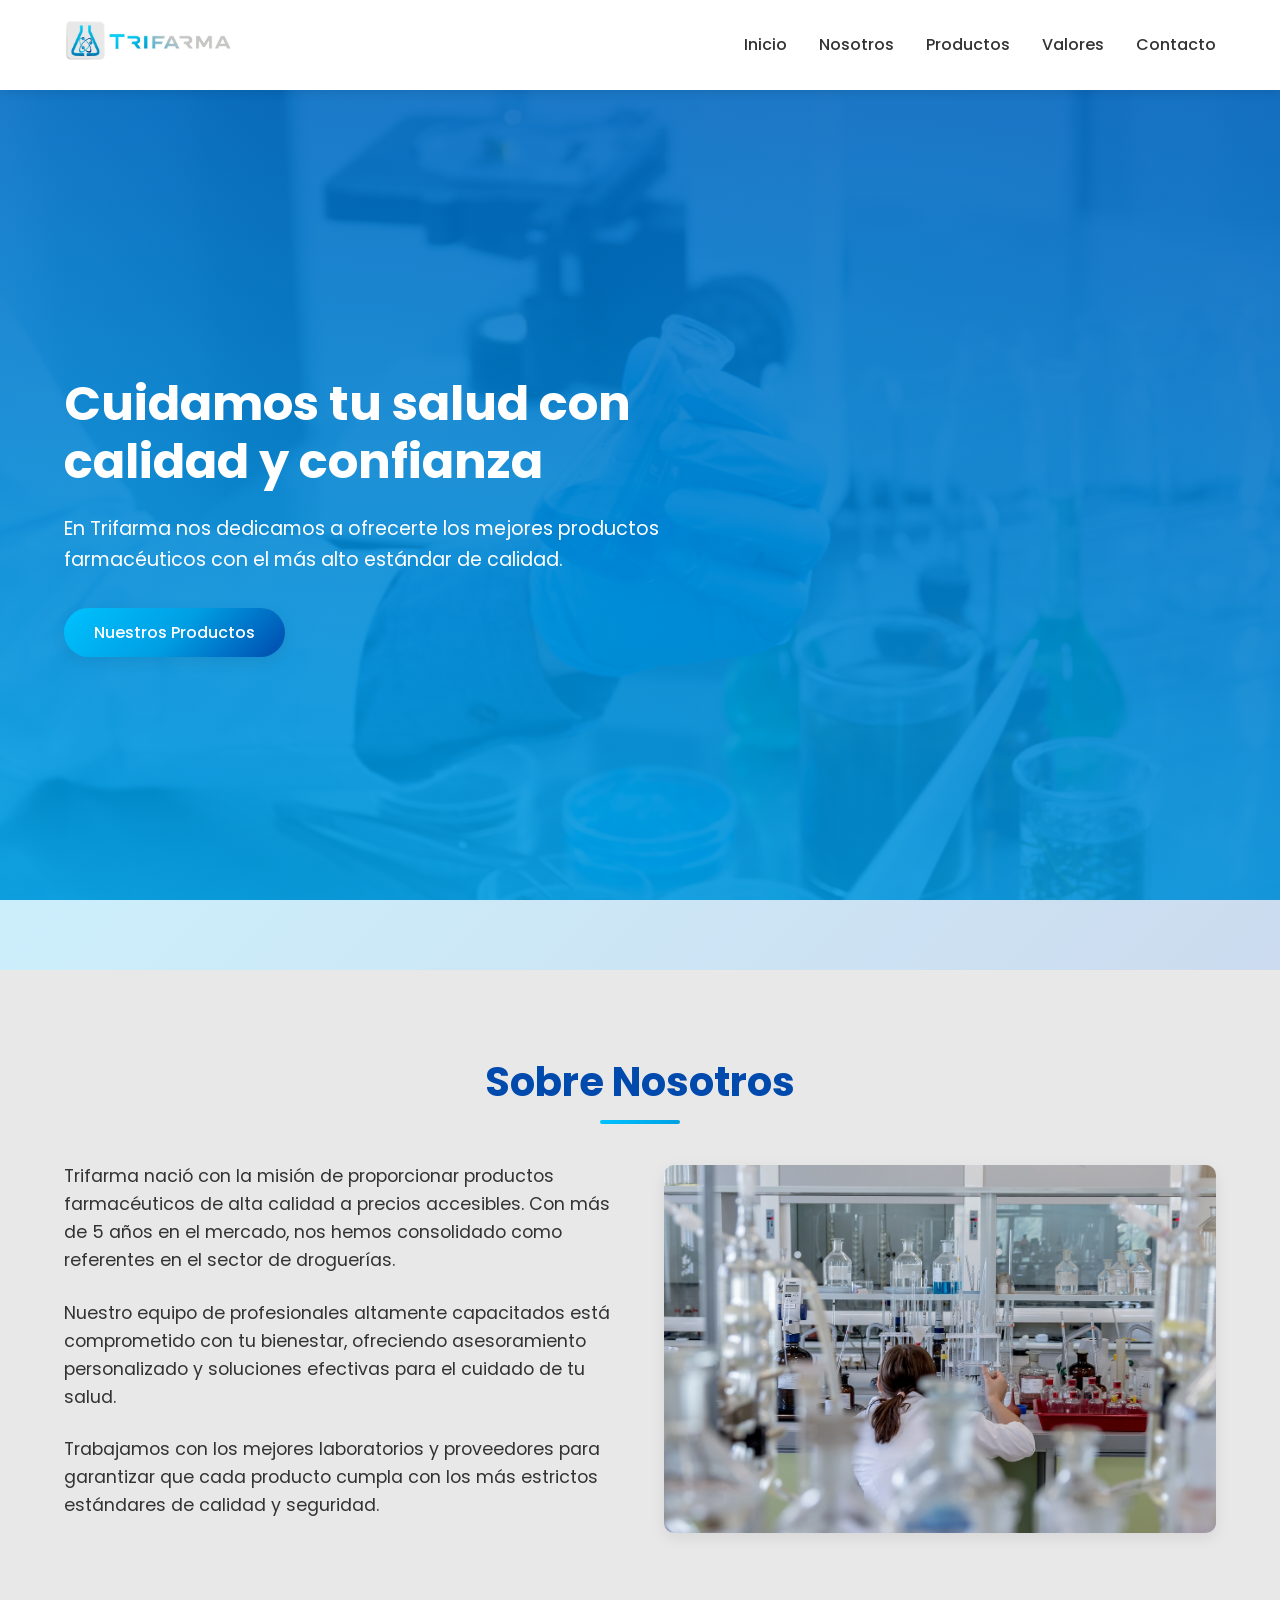
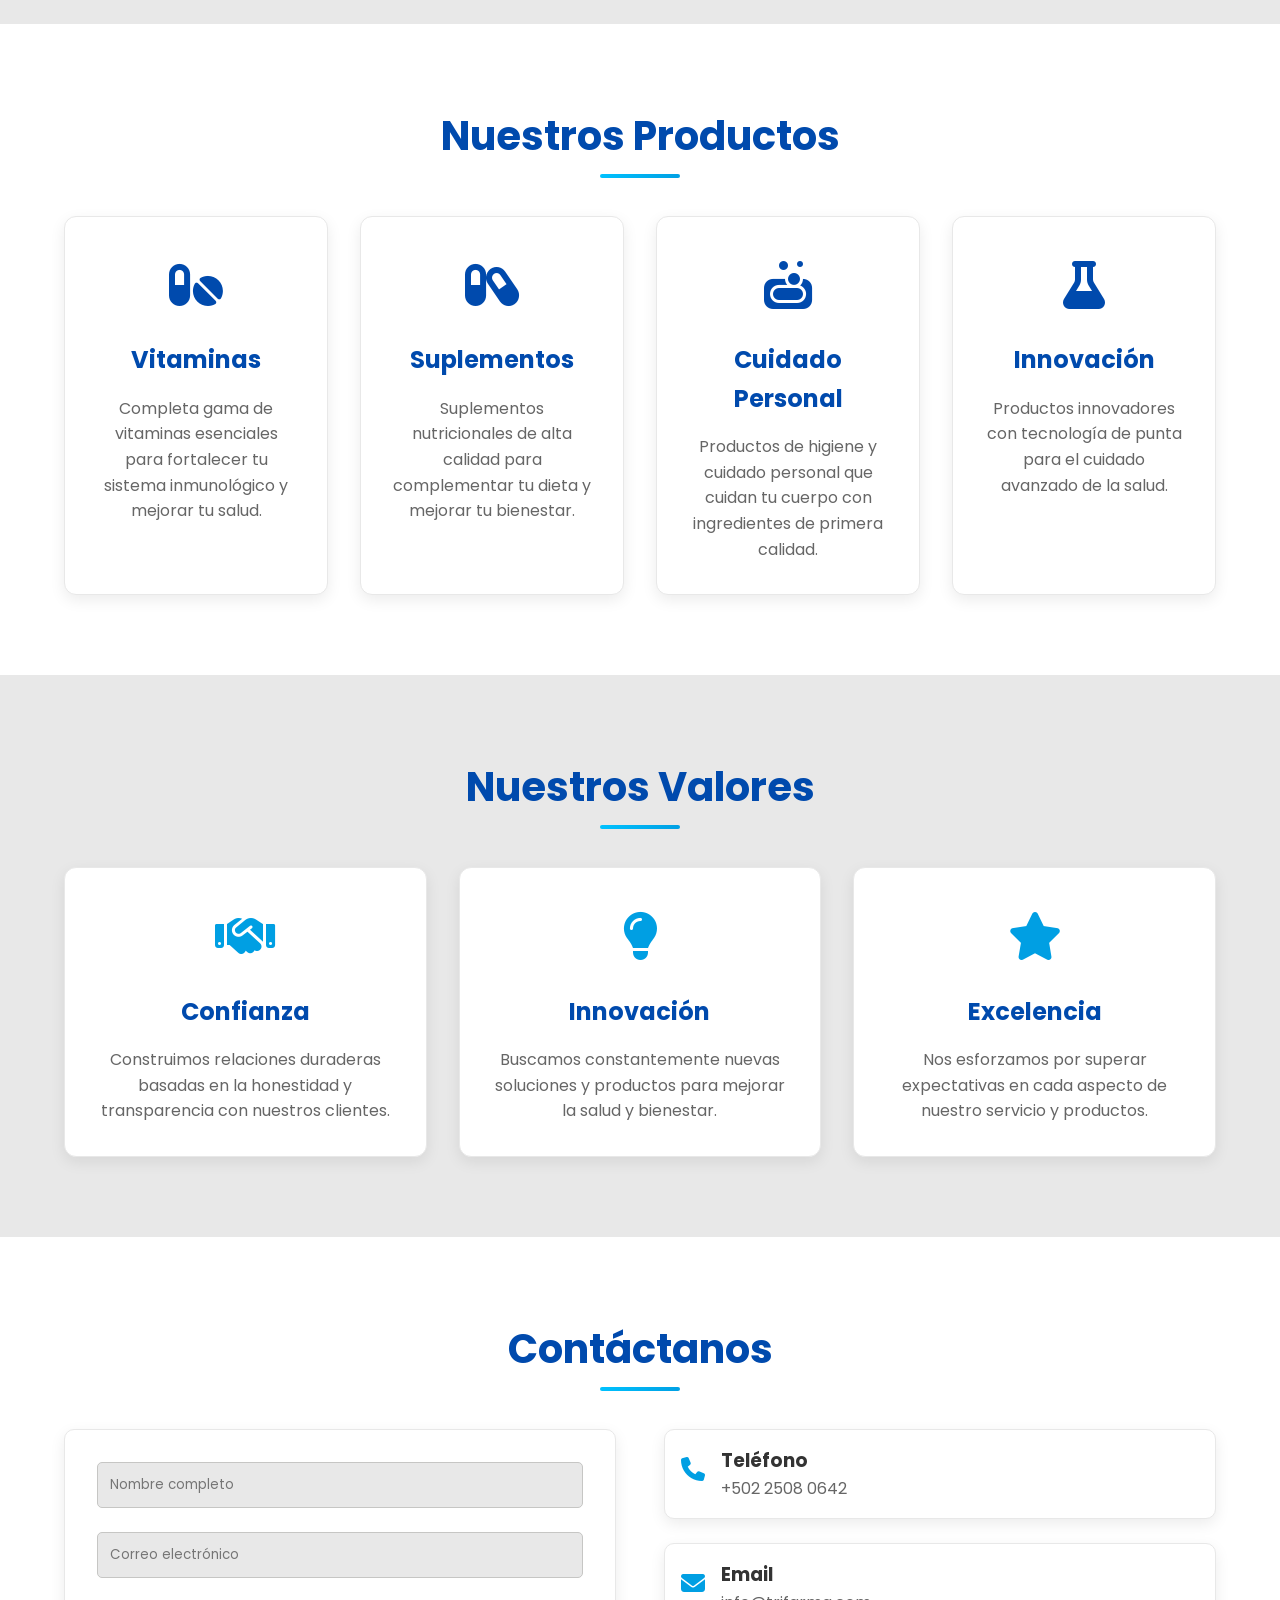
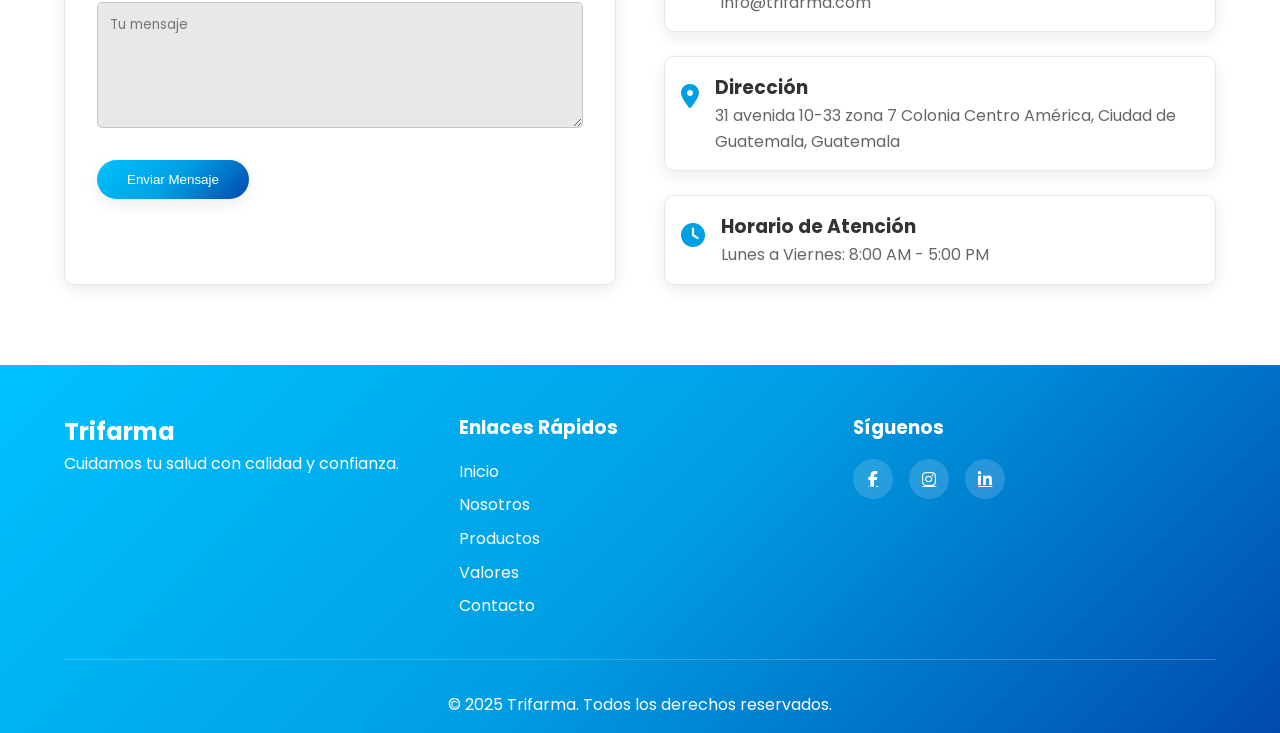
==== index.html @ 29358e09 "[ADD] Se agregó primera versión de página web para Trifarma." ====
<!DOCTYPE html>
<html lang="es">
<head>
    <meta charset="UTF-8">
    <meta name="viewport" content="width=device-width, initial-scale=1.0">
    <meta name="description" content="Trifarma - Droguería especializada en productos farmacéuticos de calidad. Vitaminas, suplementos, cuidado personal e innovación en medicamentos.">
    <meta name="keywords" content="farmacia, droguería, medicamentos, vitaminas, suplementos, cuidado personal, salud, Bogotá, Colombia">
    <meta name="author" content="Trifarma">
    <meta name="robots" content="index, follow">
    
    <!-- Open Graph / Facebook -->
    <meta property="og:type" content="website">
    <meta property="og:url" content="https://www.trifarma.com/">
    <meta property="og:title" content="Trifarma - Cuidamos tu salud con calidad y confianza">
    <meta property="og:description" content="Droguería especializada en productos farmacéuticos de calidad. Encuentra vitaminas, suplementos y productos para el cuidado personal.">
    <meta property="og:image" content="https://www.trifarma.com/images/og-image.jpg">
    
    <!-- Twitter -->
    <meta property="twitter:card" content="summary_large_image">
    <meta property="twitter:url" content="https://www.trifarma.com/">
    <meta property="twitter:title" content="Trifarma - Cuidamos tu salud con calidad y confianza">
    <meta property="twitter:description" content="Droguería especializada en productos farmacéuticos de calidad.">
    
    <link rel="canonical" href="https://www.trifarma.com/">
    <link rel="icon" type="image/x-icon" href="./img/favicon.ico">
    
    <title>Trifarma - Droguería | Productos Farmacéuticos de Calidad</title>
    
    <link rel="stylesheet" href="styles.css">
    <link href="https://fonts.googleapis.com/css2?family=Poppins:wght@300;400;500;600;700&display=swap" rel="stylesheet">
    <link rel="stylesheet" href="https://cdnjs.cloudflare.com/ajax/libs/font-awesome/6.4.0/css/all.min.css">
    
    <!-- Schema.org markup for Google -->
    <script type="application/ld+json">
    {
      "@context": "https://schema.org",
      "@type": "Pharmacy",
      "name": "Trifarma",
      "image": "https://www.trifarma.com/images/logo.jpg",
      "description": "Droguería especializada en productos farmacéuticos de calidad.",
      "address": {
        "@type": "PostalAddress",
        "streetAddress": "31 avenida 10-33 zona 7 Colonia Centro América",
        "addressLocality": "Ciudad de Guatemala",
        "addressCountry": "GT"
      },
      "geo": {
        "@type": "GeoCoordinates",
        "latitude": "14.634915",
        "longitude": "-90.506882"
      },
      "openingHours": "Mo-Fr 08:00-17:00",
      "telephone": "+50225080642",
      "priceRange": "$$",
      "url": "https://www.trifarma.com/"
    }
    </script>
</head>
<body>
    <!-- Header -->
    <header class="header" role="banner">
        <div class="container">
            <div class="logo">
                <a href="#inicio">
                    <img src="./img/logo.jpg" alt="Trifarma - Droguería especializada" width="180" height="40">
                </a>
            </div>
            <nav class="nav" role="navigation" aria-label="Menú principal">
                <ul>
                    <li><a href="#inicio">Inicio</a></li>
                    <li><a href="#nosotros">Nosotros</a></li>
                    <li><a href="#productos">Productos</a></li>
                    <li><a href="#valores">Valores</a></li>
                    <li><a href="#contacto">Contacto</a></li>
                </ul>
            </nav>
            <div class="menu-toggle" aria-label="Abrir menú">
                <i class="fas fa-bars"></i>
            </div>
        </div>
    </header>

    <!-- Hero Section -->
    <section id="inicio" class="hero" role="region" aria-label="Presentación de Trifarma">
        <div class="container">
            <div class="hero-content">
                <h1>Cuidamos tu salud con calidad y confianza</h1>
                <p>En Trifarma nos dedicamos a ofrecerte los mejores productos farmacéuticos con el más alto estándar de calidad.</p>
                <a href="#productos" class="btn">Nuestros Productos</a>
            </div>
        </div>
    </section>

    <!-- Nosotros Section -->
    <section id="nosotros" class="nosotros" role="region" aria-label="Sobre Trifarma">
        <div class="container">
            <h2 class="section-title">Sobre Nosotros</h2>
            <div class="nosotros-content">
                <div class="nosotros-text">
                    <p>Trifarma nació con la misión de proporcionar productos farmacéuticos de alta calidad a precios accesibles. Con más de 5 años en el mercado, nos hemos consolidado como referentes en el sector de droguerías.</p>
                    <p>Nuestro equipo de profesionales altamente capacitados está comprometido con tu bienestar, ofreciendo asesoramiento personalizado y soluciones efectivas para el cuidado de tu salud.</p>
                    <p>Trabajamos con los mejores laboratorios y proveedores para garantizar que cada producto cumpla con los más estrictos estándares de calidad y seguridad.</p>
                </div>
                <div class="nosotros-image">
                    <img src="./img/laboratorio.jpg" alt="Farmacéuticos de Trifarma trabajando en la droguería" loading="lazy">
                </div>
            </div>
        </div>
    </section>

    <!-- Productos Section -->
    <section id="productos" class="productos" role="region" aria-label="Productos de Trifarma">
        <div class="container">
            <h2 class="section-title">Nuestros Productos</h2>
            <div class="productos-grid">
                <div class="producto-card">
                    <div class="producto-icon">
                        <i class="fas fa-pills" aria-hidden="true"></i>
                    </div>
                    <h3>Vitaminas</h3>
                    <p>Completa gama de vitaminas esenciales para fortalecer tu sistema inmunológico y mejorar tu salud.</p>
                </div>
                <div class="producto-card">
                    <div class="producto-icon">
                        <i class="fas fa-capsules" aria-hidden="true"></i>
                    </div>
                    <h3>Suplementos</h3>
                    <p>Suplementos nutricionales de alta calidad para complementar tu dieta y mejorar tu bienestar.</p>
                </div>
                <div class="producto-card">
                    <div class="producto-icon">
                        <i class="fas fa-soap" aria-hidden="true"></i>
                    </div>
                    <h3>Cuidado Personal</h3>
                    <p>Productos de higiene y cuidado personal que cuidan tu cuerpo con ingredientes de primera calidad.</p>
                </div>
                <div class="producto-card">
                    <div class="producto-icon">
                        <i class="fas fa-flask" aria-hidden="true"></i>
                    </div>
                    <h3>Innovación</h3>
                    <p>Productos innovadores con tecnología de punta para el cuidado avanzado de la salud.</p>
                </div>
            </div>
        </div>
    </section>

    <!-- Valores Section -->
    <section id="valores" class="valores" role="region" aria-label="Valores de Trifarma">
        <div class="container">
            <h2 class="section-title">Nuestros Valores</h2>
            <div class="valores-grid">
                <div class="valor-card">
                    <div class="valor-icon">
                        <i class="fas fa-handshake" aria-hidden="true"></i>
                    </div>
                    <h3>Confianza</h3>
                    <p>Construimos relaciones duraderas basadas en la honestidad y transparencia con nuestros clientes.</p>
                </div>
                <div class="valor-card">
                    <div class="valor-icon">
                        <i class="fas fa-lightbulb" aria-hidden="true"></i>
                    </div>
                    <h3>Innovación</h3>
                    <p>Buscamos constantemente nuevas soluciones y productos para mejorar la salud y bienestar.</p>
                </div>
                <div class="valor-card">
                    <div class="valor-icon">
                        <i class="fas fa-star" aria-hidden="true"></i>
                    </div>
                    <h3>Excelencia</h3>
                    <p>Nos esforzamos por superar expectativas en cada aspecto de nuestro servicio y productos.</p>
                </div>
            </div>
        </div>
    </section>

    <!-- Contacto Section -->
    <section id="contacto" class="contacto" role="region" aria-label="Contactar a Trifarma">
        <div class="container">
            <h2 class="section-title">Contáctanos</h2>
            <div class="contacto-content">
                <div class="contacto-form">
                    <form id="formulario-contacto">
                        <div class="form-group">
                            <input type="text" id="nombre" placeholder="Nombre completo" required>
                            <span class="error-message"></span>
                        </div>
                        <div class="form-group">
                            <input type="email" id="email" placeholder="Correo electrónico" required>
                            <span class="error-message"></span>
                        </div>
                        <div class="form-group">
                            <textarea id="mensaje" rows="5" placeholder="Tu mensaje" required></textarea>
                            <span class="error-message"></span>
                        </div>
                        <button type="submit" class="btn">Enviar Mensaje</button>
                    </form>
                </div>
                <div class="contacto-info">
                    <div class="info-item">
                        <div class="info-icon">
                            <i class="fas fa-phone" aria-hidden="true"></i>
                        </div>
                        <div class="info-content">
                            <h3>Teléfono</h3>
                            <p>+502 2508 0642</p>
                        </div>
                    </div>
                    <div class="info-item">
                        <div class="info-icon">
                            <i class="fas fa-envelope" aria-hidden="true"></i>
                        </div>
                        <div class="info-content">
                            <h3>Email</h3>
                            <p>info@trifarma.com</p>
                        </div>
                    </div>
                    <div class="info-item">
                        <div class="info-icon">
                            <i class="fas fa-map-marker-alt" aria-hidden="true"></i>
                        </div>
                        <div class="info-content">
                            <h3>Dirección</h3>
                            <p>31 avenida 10-33 zona 7 Colonia Centro América, Ciudad de Guatemala, Guatemala</p>
                        </div>
                    </div>
                    <div class="info-item">
                        <div class="info-icon">
                            <i class="fas fa-clock" aria-hidden="true"></i>
                        </div>
                        <div class="info-content">
                            <h3>Horario de Atención</h3>
                            <p>Lunes a Viernes: 8:00 AM - 5:00 PM</p>
                        </div>
                    </div>
                </div>
            </div>
        </div>
    </section>

    <!-- Footer -->
    <footer class="footer" role="contentinfo">
        <div class="container">
            <div class="footer-content">
                <div class="footer-section">
                    <h2>Trifarma</h2>
                    <p>Cuidamos tu salud con calidad y confianza.</p>
                </div>
                <div class="footer-section">
                    <h3>Enlaces Rápidos</h3>
                    <ul>
                        <li><a href="#inicio">Inicio</a></li>
                        <li><a href="#nosotros">Nosotros</a></li>
                        <li><a href="#productos">Productos</a></li>
                        <li><a href="#valores">Valores</a></li>
                        <li><a href="#contacto">Contacto</a></li>
                    </ul>
                </div>
                <div class="footer-section">
                    <h3>Síguenos</h3>
                    <div class="social-links">
                        <a href="#" aria-label="Facebook de Trifarma"><i class="fab fa-facebook-f"></i></a>
                        <a href="#" aria-label="Instagram de Trifarma"><i class="fab fa-instagram"></i></a>
                        <a href="#" aria-label="LinkedIn de Trifarma"><i class="fab fa-linkedin-in"></i></a>
                    </div>
                </div>
            </div>
            <div class="footer-bottom">
                <p>&copy; 2025 Trifarma. Todos los derechos reservados.</p>
            </div>
        </div>
    </footer>

    <script src="script.js"></script>
</body>
</html>
---- styles.css ----
/* Variables CSS para consistencia - Actualizadas con colores de Trifarma */
:root {
  /* Colores principales de la marca */
  --color-azul-oscuro: #004AAD;        /* Azul oscuro (frasco/átomo) */
  --color-azul-intermedio: #009FE3;    /* Azul intermedio (degradado) */
  --color-azul-claro: #00C2FF;         /* Azul claro (TRI) */
  
  /* Colores neutros de la marca */
  --color-blanco: #FFFFFF;             /* Blanco */
  --color-gris-claro: #E8E8E8;         /* Gris claro */
  --color-gris-medio: #C6C6C4;         /* Gris medio */
  --color-gris-oscuro: #AFAFAF;        /* Gris oscuro suave (detectado en el degradado de FARMA) */
  
  /* Colores para texto y utilidades */
  --color-texto: #333333;              /* Color principal para texto */
  --color-texto-claro: #666666;        /* Color secundario para texto */
  --color-error: #e53e3e;              /* Color para mensajes de error */
  --color-exito: #38a169;              /* Color para mensajes de éxito */
  
  /* Sombras */
  --shadow-light: 0 2px 10px rgba(0, 0, 0, 0.1);
  --shadow-medium: 0 5px 15px rgba(0, 0, 0, 0.08);
  --shadow-heavy: 0 10px 20px rgba(0, 0, 0, 0.12);
  --shadow-lift: 0 15px 30px rgba(0, 0, 0, 0.15);
  
  /* Bordes y esquinas redondeadas */
  --border-radius: 10px;
  --border-radius-btn: 30px;
  --border-radius-card: 12px;
  
  /* Transiciones */
  --transition: all 0.3s ease;
  --transition-slow: all 0.5s ease;
  --transition-fast: all 0.15s ease;
  
  /* Espaciados y dimensiones */
  --header-height: 70px;
  --container-width: 1200px;
  --section-spacing: 5rem;
  
  /* Degradados personalizados con colores de Trifarma */
  --gradient-azul: linear-gradient(135deg, var(--color-azul-claro) 0%, var(--color-azul-intermedio) 50%, var(--color-azul-oscuro) 100%);
  --gradient-azul-suave: linear-gradient(135deg, var(--color-azul-claro) 0%, var(--color-azul-intermedio) 100%);
  --gradient-gris: linear-gradient(135deg, var(--color-gris-claro) 0%, var(--color-gris-medio) 100%);
}

/* Reset y estilos base mejorados */
*, *::before, *::after {
  margin: 0;
  padding: 0;
  box-sizing: border-box;
}

html {
  scroll-behavior: smooth;
}

body {
  font-family: 'Poppins', sans-serif;
  line-height: 1.6;
  color: var(--color-texto);
  background-color: var(--color-blanco);
  overflow-x: hidden;
}

/* Contenedor principal */
.container {
  width: 90%;
  max-width: var(--container-width);
  margin: 0 auto;
}

/* Títulos de sección */
.section-title {
  text-align: center;
  font-size: clamp(1.8rem, 5vw, 2.5rem);
  margin-bottom: 3rem;
  color: var(--color-azul-oscuro);
  position: relative;
}

.section-title::after {
  content: '';
  position: absolute;
  bottom: -10px;
  left: 50%;
  transform: translateX(-50%);
  width: 80px;
  height: 4px;
  background: var(--gradient-azul-suave);
  border-radius: 2px;
}

/* Botones */
.btn {
  display: inline-block;
  padding: 12px 30px;
  background: var(--gradient-azul);
  color: var(--color-blanco);
  text-decoration: none;
  border-radius: var(--border-radius-btn);
  font-weight: 500;
  transition: var(--transition);
  border: none;
  cursor: pointer;
  position: relative;
  overflow: hidden;
  box-shadow: var(--shadow-medium);
}

.btn::after {
  content: '';
  position: absolute;
  top: 0;
  left: 0;
  width: 100%;
  height: 100%;
  background: linear-gradient(rgba(255, 255, 255, 0.15), rgba(255, 255, 255, 0.05));
  transform: translateY(100%);
  transition: transform 0.3s ease;
}

.btn:hover {
  transform: translateY(-3px);
  box-shadow: var(--shadow-heavy);
}

.btn:hover::after {
  transform: translateY(0);
}

/* Header fijo */
.header {
  background-color: var(--color-blanco);
  box-shadow: var(--shadow-light);
  position: fixed;
  width: 100%;
  top: 0;
  z-index: 1000;
  transition: transform 0.3s ease;
}

.header.hide {
  transform: translateY(-100%);
}

.header .container {
  display: flex;
  justify-content: space-between;
  align-items: center;
  padding: 1rem 0;
  min-height: var(--header-height);
}

/* Estilos para el logo */
.logo img {
  height: 50px;
  width: auto;
  transition: opacity 0.3s ease;
}

.logo img:hover {
  opacity: 0.8;
}

/* Navegación */
.nav ul {
  display: flex;
  list-style: none;
  gap: 2rem;
}

.nav ul li a {
  text-decoration: none;
  color: var(--color-texto);
  font-weight: 500;
  transition: var(--transition);
  position: relative;
  padding: 0.5rem 0;
}

.nav ul li a::after {
  content: '';
  position: absolute;
  bottom: 0;
  left: 0;
  width: 0;
  height: 2px;
  background: var(--gradient-azul-suave);
  transition: width 0.3s ease;
}

.nav ul li a:hover {
  color: var(--color-azul-oscuro);
}

.nav ul li a:hover::after {
  width: 100%;
}

.menu-toggle {
  display: none;
  font-size: 1.5rem;
  cursor: pointer;
  background: none;
  border: none;
  color: var(--color-azul-oscuro);
}

/* Hero Section */
.hero {
  background: linear-gradient(rgba(0, 74, 173, 0.85), rgba(0, 159, 227, 0.85)), 
              url('./img/hero-background.jpeg');
  background-size: cover;
  background-position: center;
  background-attachment: fixed;
  min-height: 100vh;
  display: flex;
  align-items: center;
  color: var(--color-blanco);
  margin-top: var(--header-height);
  position: relative;
}

.hero::before {
  content: '';
  position: absolute;
  top: 0;
  left: 0;
  width: 100%;
  height: 100%;
  background: var(--gradient-azul);
  opacity: 0.2;
}

.hero-content {
  max-width: 600px;
  position: relative;
  z-index: 1;
}

.hero-content h1 {
  font-size: clamp(2rem, 5vw, 3rem);
  margin-bottom: 1.5rem;
  line-height: 1.2;
}

.hero-content p {
  font-size: clamp(1rem, 3vw, 1.2rem);
  margin-bottom: 2rem;
}

/* Sección Nosotros */
.nosotros {
  padding: var(--section-spacing) 0;
  background-color: var(--color-gris-claro);
}

.nosotros-content {
  display: grid;
  grid-template-columns: 1fr 1fr;
  gap: 3rem;
  align-items: center;
}

.nosotros-text p {
  margin-bottom: 1.5rem;
  font-size: 1.1rem;
  color: var(--color-texto);
}

.nosotros-image {
  position: relative;
}

.nosotros-image img {
  width: 100%;
  border-radius: var(--border-radius);
  box-shadow: var(--shadow-medium);
  transition: var(--transition);
}

.nosotros-image::after {
  content: '';
  position: absolute;
  top: 15px;
  left: 15px;
  right: -15px;
  bottom: -15px;
  border: 2px solid var(--color-azul-claro);
  border-radius: var(--border-radius);
  z-index: -1;
  transition: var(--transition);
}

.nosotros-image:hover img {
  transform: translate(-5px, -5px);
}

.nosotros-image:hover::after {
  transform: translate(5px, 5px);
}

/* Sección Productos */
.productos {
  padding: var(--section-spacing) 0;
}

.productos-grid {
  display: grid;
  grid-template-columns: repeat(auto-fit, minmax(250px, 1fr));
  gap: 2rem;
}

.producto-card {
  background-color: var(--color-blanco);
  padding: 2rem;
  border-radius: var(--border-radius-card);
  text-align: center;
  box-shadow: var(--shadow-medium);
  transition: var(--transition);
  position: relative;
  overflow: hidden;
  border: 1px solid var(--color-gris-claro);
}

.producto-card::before {
  content: '';
  position: absolute;
  top: 0;
  left: 0;
  width: 100%;
  height: 5px;
  background: var(--gradient-azul);
  transform: scaleX(0);
  transform-origin: left;
  transition: transform 0.3s ease;
}

.producto-card:hover {
  transform: translateY(-10px);
  box-shadow: var(--shadow-lift);
  border-color: var(--color-azul-claro);
}

.producto-card:hover::before {
  transform: scaleX(1);
}

.producto-icon {
  font-size: 3rem;
  color: var(--color-azul-oscuro);
  margin-bottom: 1rem;
  transition: var(--transition);
}

.producto-card:hover .producto-icon {
  transform: scale(1.1);
  color: var(--color-azul-intermedio);
}

.producto-card h3 {
  font-size: 1.5rem;
  margin-bottom: 1rem;
  color: var(--color-azul-oscuro);
}

.producto-card p {
  color: var(--color-texto-claro);
}

/* Sección Valores */
.valores {
  padding: var(--section-spacing) 0;
  background-color: var(--color-gris-claro);
}

.valores-grid {
  display: grid;
  grid-template-columns: repeat(auto-fit, minmax(250px, 1fr));
  gap: 2rem;
}

.valor-card {
  background-color: var(--color-blanco);
  padding: 2rem;
  border-radius: var(--border-radius-card);
  text-align: center;
  box-shadow: var(--shadow-medium);
  transition: var(--transition);
  border: 1px solid var(--color-gris-claro);
}

.valor-card:hover {
  transform: translateY(-10px);
  box-shadow: var(--shadow-lift);
  border-color: var(--color-azul-claro);
}

.valor-icon {
  font-size: 3rem;
  color: var(--color-azul-intermedio);
  margin-bottom: 1rem;
  transition: var(--transition);
}

.valor-card:hover .valor-icon {
  transform: rotateY(180deg);
  color: var(--color-azul-oscuro);
}

.valor-card h3 {
  font-size: 1.5rem;
  margin-bottom: 1rem;
  color: var(--color-azul-oscuro);
}

.valor-card p {
  color: var(--color-texto-claro);
}

/* Sección Contacto */
.contacto {
  padding: var(--section-spacing) 0;
}

.contacto-content {
  display: grid;
  grid-template-columns: 1fr 1fr;
  gap: 3rem;
}

.contacto-form {
  background-color: var(--color-blanco);
  padding: 2rem;
  border-radius: var(--border-radius);
  box-shadow: var(--shadow-medium);
  border: 1px solid var(--color-gris-claro);
}

.form-group {
  margin-bottom: 1.5rem;
  position: relative;
}

.form-group input,
.form-group textarea {
  width: 100%;
  padding: 12px;
  border: 1px solid var(--color-gris-medio);
  border-radius: 5px;
  font-family: 'Poppins', sans-serif;
  transition: var(--transition);
  background-color: var(--color-gris-claro);
}

.form-group input:focus,
.form-group textarea:focus {
  outline: none;
  border-color: var(--color-azul-intermedio);
  box-shadow: 0 0 0 2px rgba(0, 159, 227, 0.2);
  background-color: var(--color-blanco);
}

.error-message {
  color: var(--color-error);
  font-size: 0.8rem;
  margin-top: 5px;
  display: block;
}

.contacto-info {
  display: flex;
  flex-direction: column;
  gap: 1.5rem;
}

.info-item {
  display: flex;
  align-items: flex-start;
  gap: 1rem;
  padding: 1rem;
  background-color: var(--color-blanco);
  border-radius: var(--border-radius);
  box-shadow: var(--shadow-medium);
  transition: var(--transition);
  border: 1px solid var(--color-gris-claro);
}

.info-item:hover {
  transform: translateX(5px);
  border-color: var(--color-azul-claro);
}

.info-icon {
  font-size: 1.5rem;
  color: var(--color-azul-intermedio);
  margin-top: 5px;
  flex-shrink: 0;
}

.info-content h4 {
  color: var(--color-azul-oscuro);
  margin-bottom: 0.5rem;
}

.info-content p {
  color: var(--color-texto-claro);
}

/* Footer */
.footer {
  background: var(--gradient-azul);
  color: var(--color-blanco);
  padding: 3rem 0 1rem;
}

.footer-content {
  display: grid;
  grid-template-columns: repeat(auto-fit, minmax(250px, 1fr));
  gap: 2rem;
  margin-bottom: 2rem;
}

.footer-section h3,
.footer-section h4 {
  margin-bottom: 1rem;
}

.footer-section ul {
  list-style: none;
}

.footer-section ul li {
  margin-bottom: 0.5rem;
}

.footer-section ul li a {
  color: var(--color-blanco);
  text-decoration: none;
  transition: var(--transition);
}

.footer-section ul li a:hover {
  color: var(--color-gris-claro);
  padding-left: 5px;
}

.social-links {
  display: flex;
  gap: 1rem;
}

.social-links a {
  display: inline-flex;
  width: 40px;
  height: 40px;
  background-color: rgba(255, 255, 255, 0.15);
  border-radius: 50%;
  align-items: center;
  justify-content: center;
  color: var(--color-blanco);
  transition: var(--transition);
}

.social-links a:hover {
  background-color: var(--color-blanco);
  color: var(--color-azul-oscuro);
  transform: translateY(-3px);
}

.footer-bottom {
  text-align: center;
  padding-top: 2rem;
  border-top: 1px solid rgba(255, 255, 255, 0.2);
}

/* Animaciones */
.fade-in {
  opacity: 0;
  transform: translateY(20px);
  transition: opacity 0.5s ease, transform 0.5s ease;
}

.fade-in.visible {
  opacity: 1;
  transform: translateY(0);
}

/* Mejoras de accesibilidad y SEO */
.visually-hidden {
  position: absolute;
  width: 1px;
  height: 1px;
  padding: 0;
  margin: -1px;
  overflow: hidden;
  clip: rect(0, 0, 0, 0);
  white-space: nowrap;
  border: 0;
}

/* Mejora de rendimiento */
img {
  max-width: 100%;
  height: auto;
}

/* Focus visible para accesibilidad */
button:focus-visible,
input:focus-visible,
textarea:focus-visible,
a:focus-visible {
  outline: 2px solid var(--color-azul-intermedio);
  outline-offset: 2px;
}

/* Reduce motion para usuarios sensibles */
@media (prefers-reduced-motion: reduce) {
  *,
  *::before,
  *::after {
    animation-duration: 0.01ms !important;
    animation-iteration-count: 1 !important;
    transition-duration: 0.01ms !important;
    scroll-behavior: auto !important;
  }
}

/* Responsive */
@media (max-width: 992px) {
  :root {
    --section-spacing: 4rem;
  }
  
  .nosotros-content,
  .contacto-content {
    grid-template-columns: 1fr;
  }
  
  .hero-content h1 {
    font-size: 2.5rem;
  }
}

@media (max-width: 768px) {
  :root {
    --section-spacing: 3rem;
  }
  
  .menu-toggle {
    display: block;
  }
  
  .nav {
    position: fixed;
    top: var(--header-height);
    left: -100%;
    width: 100%;
    height: calc(100vh - var(--header-height));
    background-color: var(--color-blanco);
    transition: left 0.3s ease;
    padding: 2rem;
    overflow-y: auto;
  }
  
  .nav.active {
    left: 0;
  }
  
  .nav ul {
    flex-direction: column;
    gap: 1.5rem;
  }
  
  .nav ul li {
    margin: 0;
  }
  
  .nav ul li a {
    font-size: 1.2rem;
  }
  
  .hero-content h1 {
    font-size: 2rem;
  }
  
  .section-title {
    font-size: 2rem;
  }
  
  .productos-grid,
  .valores-grid {
    grid-template-columns: 1fr;
  }
  
  .logo img {
    height: 40px;
  }
}

@media (max-width: 480px) {
  :root {
    --section-spacing: 2rem;
  }
  
  .hero-content h1 {
    font-size: 1.8rem;
  }
  
  .section-title {
    font-size: 1.8rem;
  }
  
  .btn {
    padding: 10px 20px;
  }
}
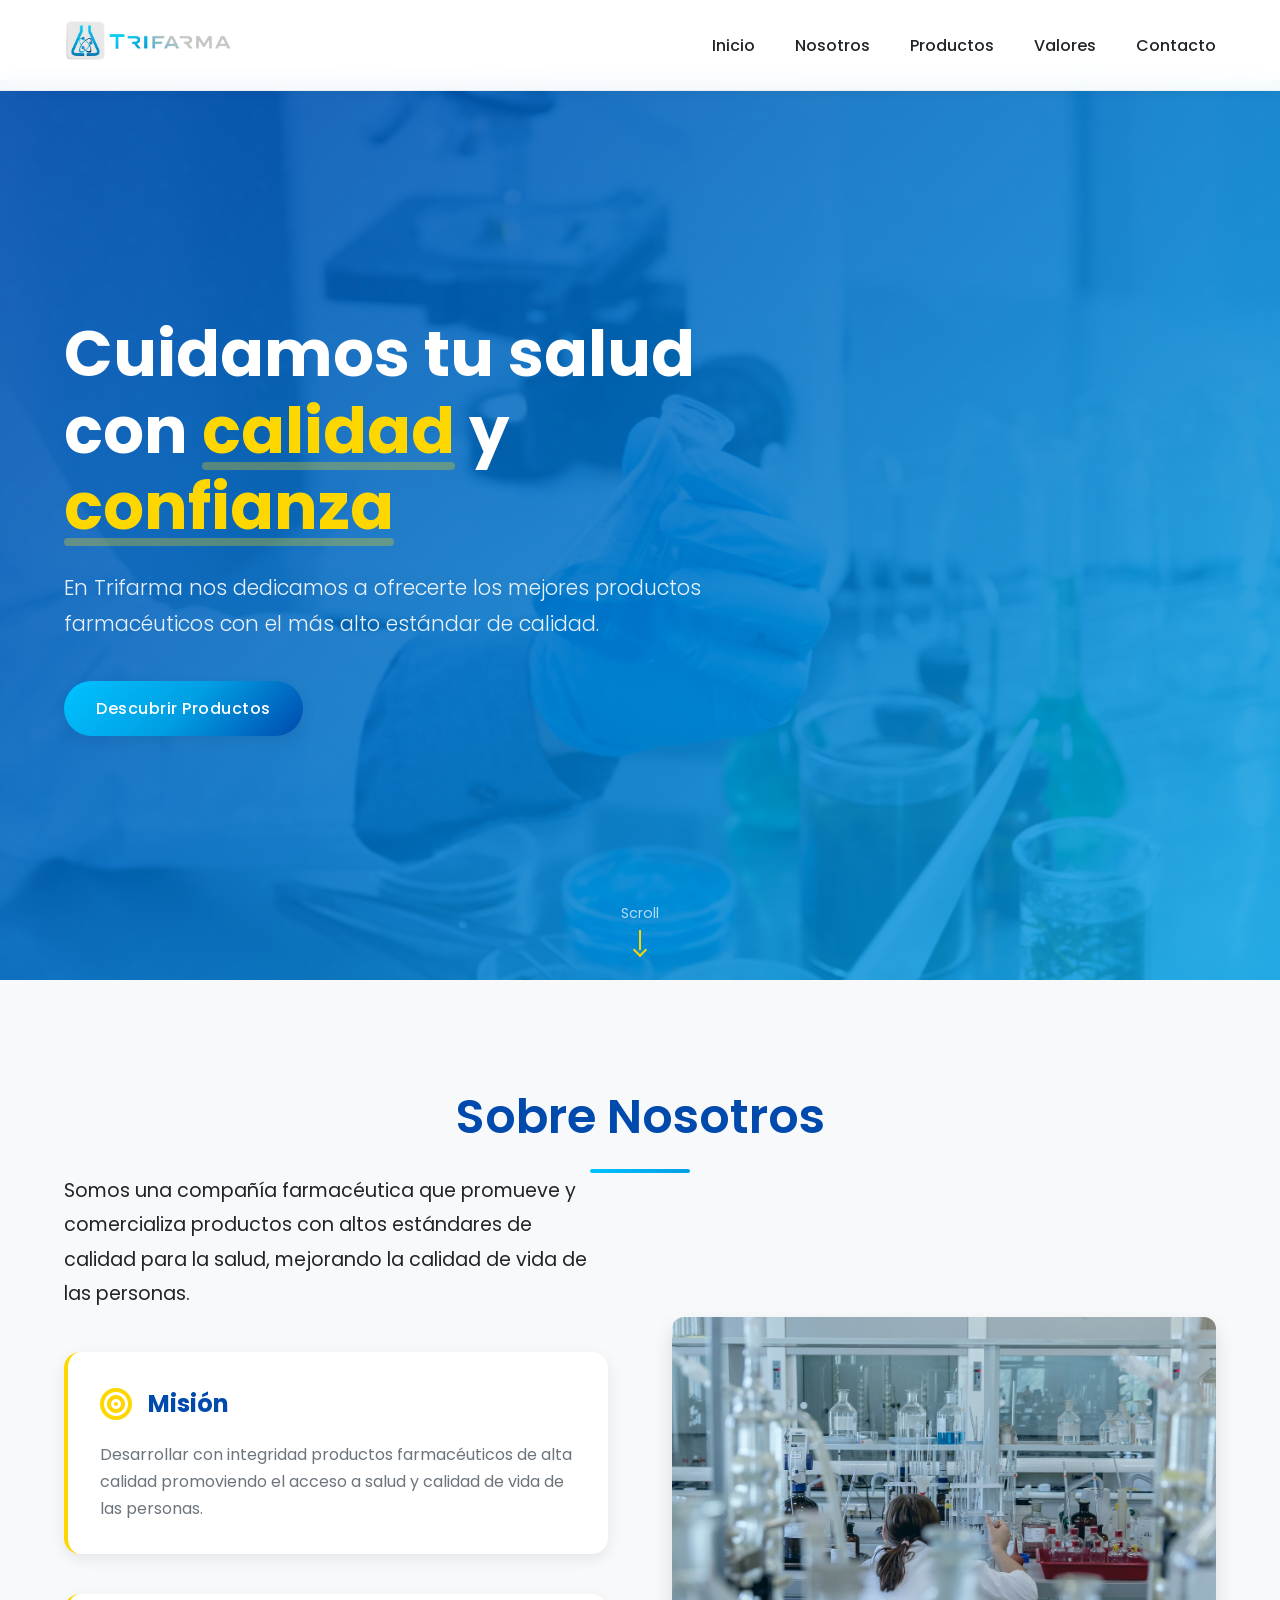
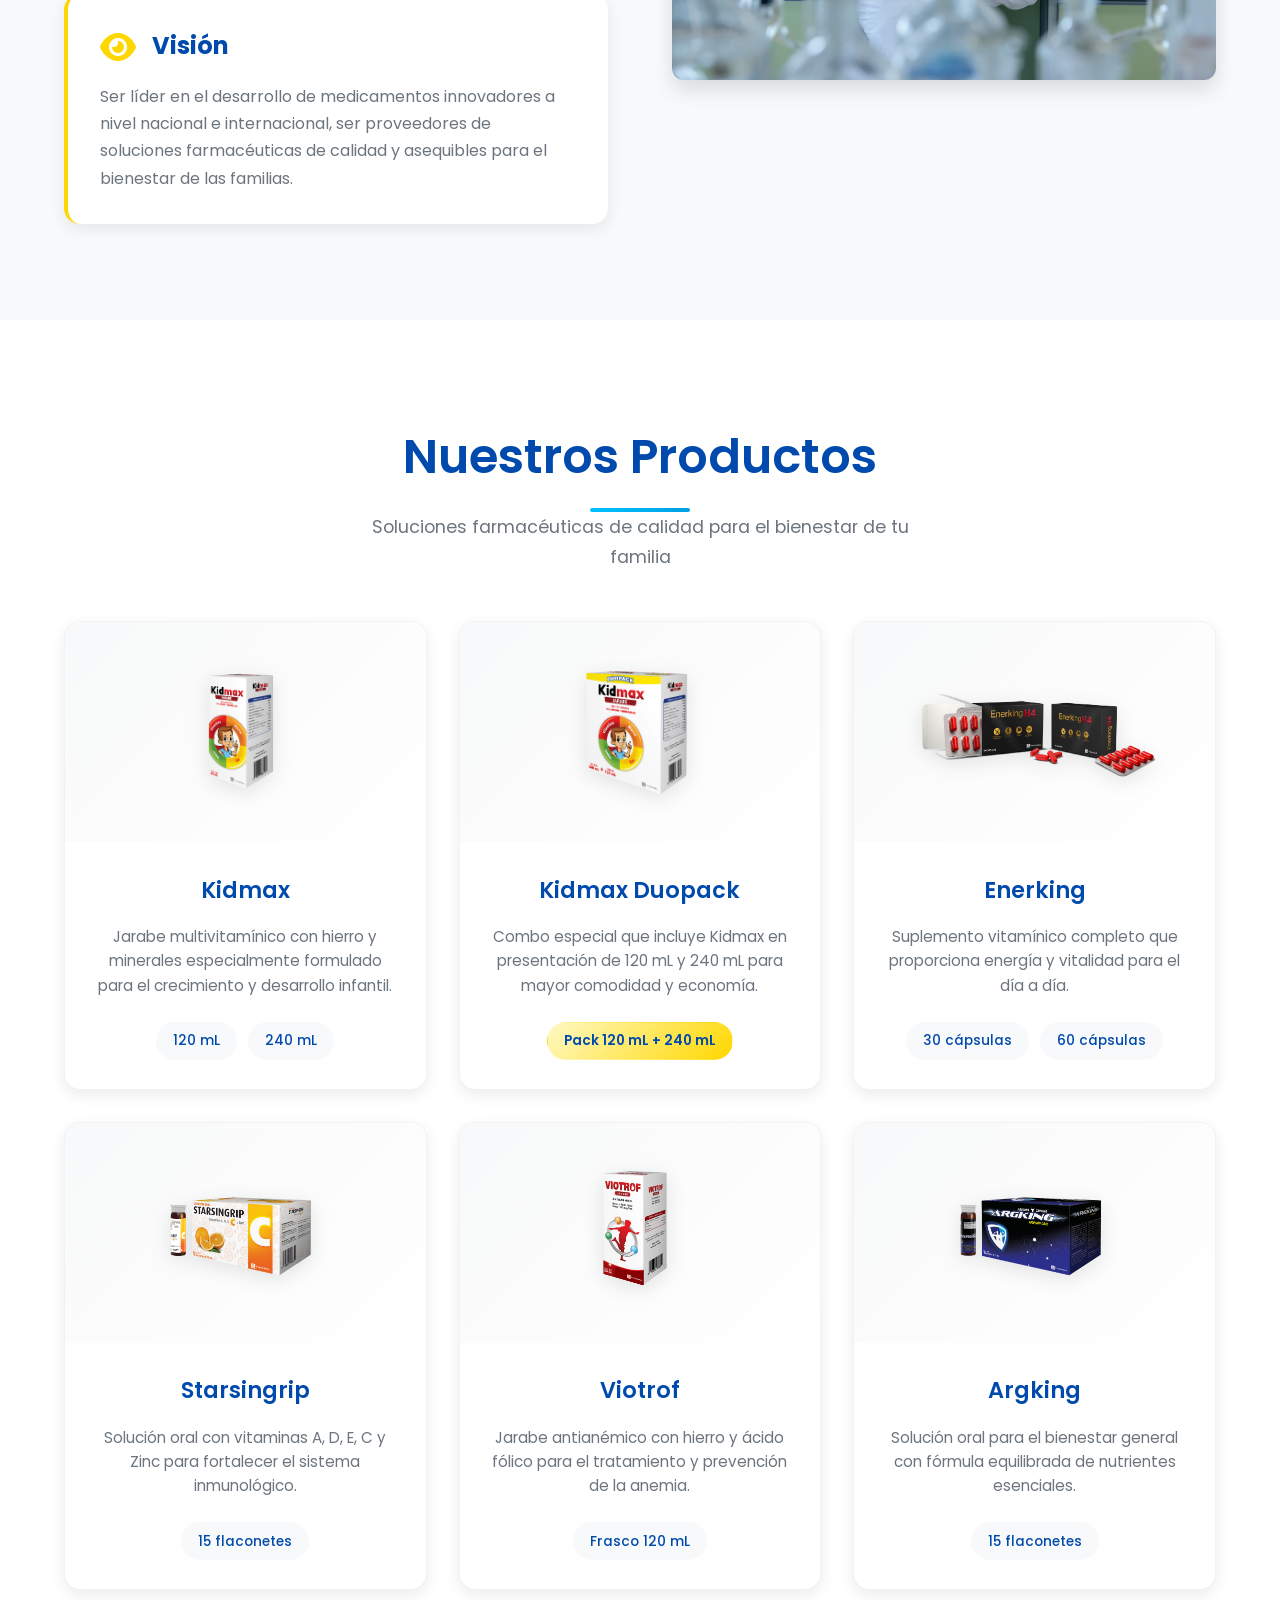
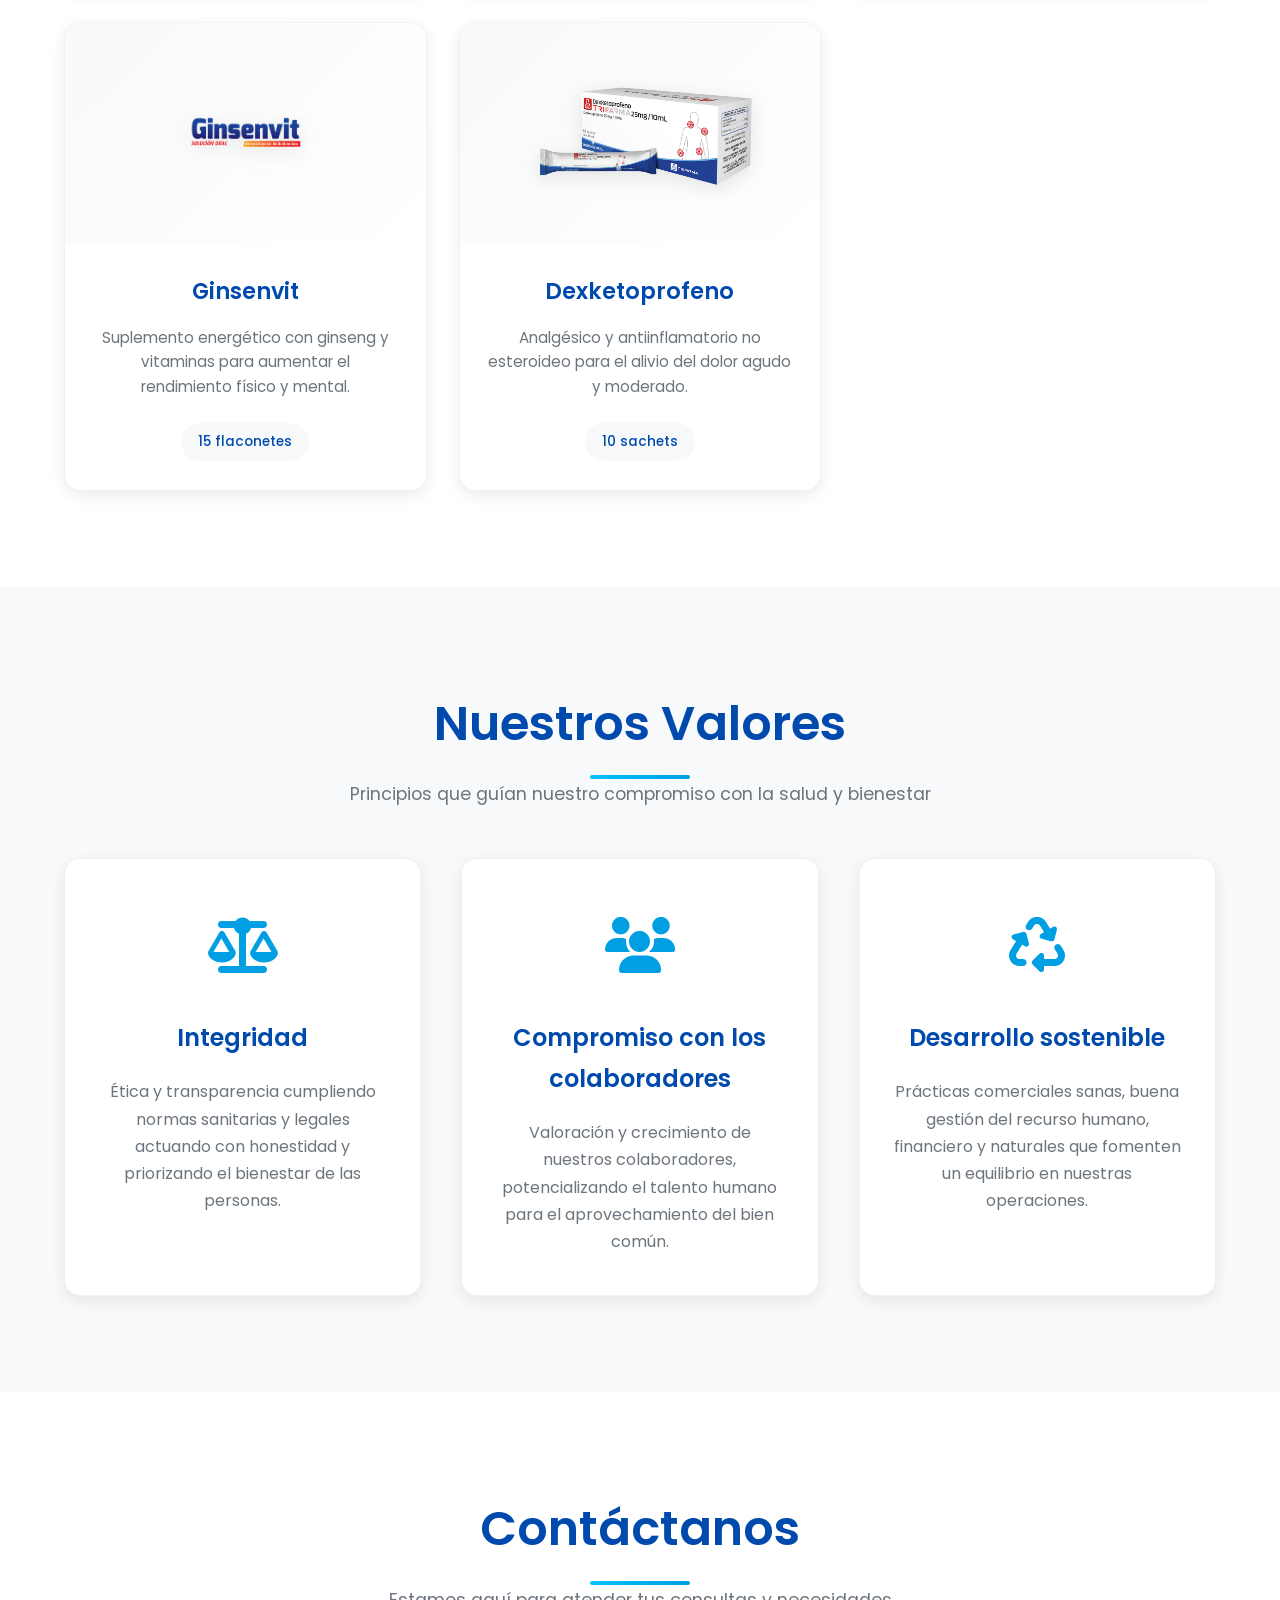
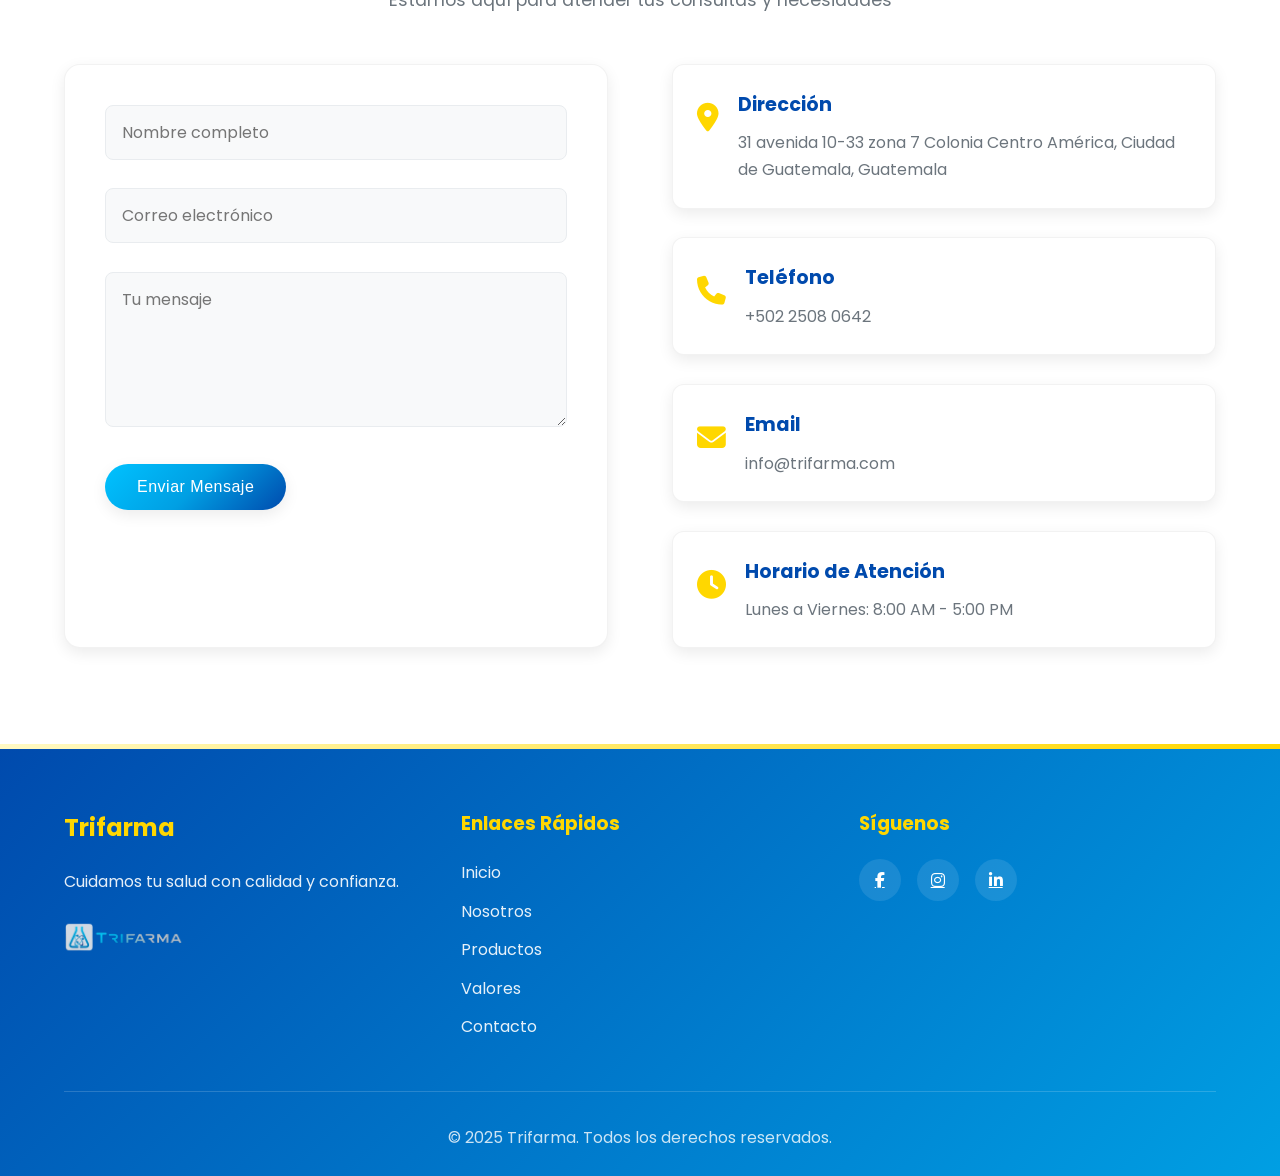
==== commit 36e73273: "[ADD] Se agregaron los productos disponibles" ====
--- a/index.html
+++ b/index.html
@@ -24,7 +24,7 @@
     <link rel="canonical" href="https://www.trifarma.com/">
     <link rel="icon" type="image/x-icon" href="./img/favicon.ico">
     
-    <title>Trifarma - Droguería | Productos Farmacéuticos de Calidad</title>
+    <title>Trifarma - Droguería</title>
     
     <link rel="stylesheet" href="styles.css">
     <link href="https://fonts.googleapis.com/css2?family=Poppins:wght@300;400;500;600;700&display=swap" rel="stylesheet">
@@ -62,7 +62,7 @@
         <div class="container">
             <div class="logo">
                 <a href="#inicio">
-                    <img src="./img/logo.jpg" alt="Trifarma - Droguería especializada" width="180" height="40">
+                    <img src="./img/logo.png" alt="Trifarma - Droguería especializada" width="180" height="40">
                 </a>
             </div>
             <nav class="nav" role="navigation" aria-label="Menú principal">
@@ -84,10 +84,14 @@
     <section id="inicio" class="hero" role="region" aria-label="Presentación de Trifarma">
         <div class="container">
             <div class="hero-content">
-                <h1>Cuidamos tu salud con calidad y confianza</h1>
+                <h1>Cuidamos tu salud con <span class="highlight">calidad</span> y <span class="highlight">confianza</span></h1>
                 <p>En Trifarma nos dedicamos a ofrecerte los mejores productos farmacéuticos con el más alto estándar de calidad.</p>
-                <a href="#productos" class="btn">Nuestros Productos</a>
-            </div>
+                <a href="#productos" class="btn">Descubrir Productos</a>
+            </div>
+        </div>
+        <div class="hero-scroll-indicator">
+            <span>Scroll</span>
+            <div class="scroll-arrow"></div>
         </div>
     </section>
 
@@ -97,49 +101,146 @@
             <h2 class="section-title">Sobre Nosotros</h2>
             <div class="nosotros-content">
                 <div class="nosotros-text">
-                    <p>Trifarma nació con la misión de proporcionar productos farmacéuticos de alta calidad a precios accesibles. Con más de 5 años en el mercado, nos hemos consolidado como referentes en el sector de droguerías.</p>
-                    <p>Nuestro equipo de profesionales altamente capacitados está comprometido con tu bienestar, ofreciendo asesoramiento personalizado y soluciones efectivas para el cuidado de tu salud.</p>
-                    <p>Trabajamos con los mejores laboratorios y proveedores para garantizar que cada producto cumpla con los más estrictos estándares de calidad y seguridad.</p>
+                    <p class="intro-text">Somos una compañía farmacéutica que promueve y comercializa productos con altos estándares de calidad para la salud, mejorando la calidad de vida de las personas.</p>
+                    
+                    <div class="mision-vision">
+                        <div class="mv-item">
+                            <div class="mv-header">
+                                <i class="fas fa-bullseye"></i>
+                                <h3>Misión</h3>
+                            </div>
+                            <p>Desarrollar con integridad productos farmacéuticos de alta calidad promoviendo el acceso a salud y calidad de vida de las personas.</p>
+                        </div>
+                        
+                        <div class="mv-item">
+                            <div class="mv-header">
+                                <i class="fas fa-eye"></i>
+                                <h3>Visión</h3>
+                            </div>
+                            <p>Ser líder en el desarrollo de medicamentos innovadores a nivel nacional e internacional, ser proveedores de soluciones farmacéuticas de calidad y asequibles para el bienestar de las familias.</p>
+                        </div>
+                    </div>
                 </div>
                 <div class="nosotros-image">
-                    <img src="./img/laboratorio.jpg" alt="Farmacéuticos de Trifarma trabajando en la droguería" loading="lazy">
+                    <div class="image-frame">
+                        <img src="./img/laboratorio.jpg" alt="Farmacéuticos de Trifarma trabajando en la droguería" loading="lazy">
+                    </div>
                 </div>
             </div>
         </div>
     </section>
 
     <!-- Productos Section -->
-    <section id="productos" class="productos" role="region" aria-label="Productos de Trifarma">
+    <section id="productos" class="productos-destacados" role="region" aria-label="Productos destacados de Trifarma">
         <div class="container">
             <h2 class="section-title">Nuestros Productos</h2>
-            <div class="productos-grid">
-                <div class="producto-card">
-                    <div class="producto-icon">
-                        <i class="fas fa-pills" aria-hidden="true"></i>
-                    </div>
-                    <h3>Vitaminas</h3>
-                    <p>Completa gama de vitaminas esenciales para fortalecer tu sistema inmunológico y mejorar tu salud.</p>
-                </div>
-                <div class="producto-card">
-                    <div class="producto-icon">
-                        <i class="fas fa-capsules" aria-hidden="true"></i>
-                    </div>
-                    <h3>Suplementos</h3>
-                    <p>Suplementos nutricionales de alta calidad para complementar tu dieta y mejorar tu bienestar.</p>
-                </div>
-                <div class="producto-card">
-                    <div class="producto-icon">
-                        <i class="fas fa-soap" aria-hidden="true"></i>
-                    </div>
-                    <h3>Cuidado Personal</h3>
-                    <p>Productos de higiene y cuidado personal que cuidan tu cuerpo con ingredientes de primera calidad.</p>
-                </div>
-                <div class="producto-card">
-                    <div class="producto-icon">
-                        <i class="fas fa-flask" aria-hidden="true"></i>
-                    </div>
-                    <h3>Innovación</h3>
-                    <p>Productos innovadores con tecnología de punta para el cuidado avanzado de la salud.</p>
+            <p class="section-subtitle">Soluciones farmacéuticas de calidad para el bienestar de tu familia</p>
+            
+            <div class="productos-grid-destacados">
+                <div class="producto-destacado-card">
+                    <div class="producto-imagen">
+                        <img src="./img/kidmax.png" alt="Kidmax - Jarabe Multivitamínico con Hierro y Minerales" loading="lazy">
+                    </div>
+                    <div class="producto-info">
+                        <h3>Kidmax</h3>
+                        <p class="producto-descripcion">Jarabe multivitamínico con hierro y minerales especialmente formulado para el crecimiento y desarrollo infantil.</p>
+                        <div class="producto-presentaciones">
+                            <span class="presentacion">120 mL</span>
+                            <span class="presentacion">240 mL</span>
+                        </div>
+                    </div>
+                </div>
+                
+                <div class="producto-destacado-card">
+                    <div class="producto-imagen">
+                        <img src="./img/duopack.png" alt="Duopack - Jarabe Multivitamínico con Hierro y Minerales" loading="lazy">
+                    </div>
+                    <div class="producto-info">
+                        <h3>Kidmax Duopack</h3>
+                        <p class="producto-descripcion">Combo especial que incluye Kidmax en presentación de 120 mL y 240 mL para mayor comodidad y economía.</p>
+                        <div class="producto-presentaciones">
+                            <span class="presentacion destacada">Pack 120 mL + 240 mL</span>
+                        </div>
+                    </div>
+                </div>
+                
+                <div class="producto-destacado-card">
+                    <div class="producto-imagen">
+                        <img src="./img/enerking.png" alt="Enerking - Suplemento vitamínico" loading="lazy">
+                    </div>
+                    <div class="producto-info">
+                        <h3>Enerking</h3>
+                        <p class="producto-descripcion">Suplemento vitamínico completo que proporciona energía y vitalidad para el día a día.</p>
+                        <div class="producto-presentaciones">
+                            <span class="presentacion">30 cápsulas</span>
+                            <span class="presentacion">60 cápsulas</span>
+                        </div>
+                    </div>
+                </div>
+                
+                <div class="producto-destacado-card">
+                    <div class="producto-imagen">
+                        <img src="./img/starsingrip.png" alt="Starsingrip - Solución oral con Vitaminas A, D, E, C y Zinc" loading="lazy">
+                    </div>
+                    <div class="producto-info">
+                        <h3>Starsingrip</h3>
+                        <p class="producto-descripcion">Solución oral con vitaminas A, D, E, C y Zinc para fortalecer el sistema inmunológico.</p>
+                        <div class="producto-presentaciones">
+                            <span class="presentacion">15 flaconetes</span>
+                        </div>
+                    </div>
+                </div>
+                
+                <div class="producto-destacado-card">
+                    <div class="producto-imagen">
+                        <img src="./img/viotrof.png" alt="Viotrof - Jarabe Antianémico" loading="lazy">
+                    </div>
+                    <div class="producto-info">
+                        <h3>Viotrof</h3>
+                        <p class="producto-descripcion">Jarabe antianémico con hierro y ácido fólico para el tratamiento y prevención de la anemia.</p>
+                        <div class="producto-presentaciones">
+                            <span class="presentacion">Frasco 120 mL</span>
+                        </div>
+                    </div>
+                </div>
+                
+                <div class="producto-destacado-card">
+                    <div class="producto-imagen">
+                        <img src="./img/argking.png" alt="Arking - Solución Oral" loading="lazy">
+                    </div>
+                    <div class="producto-info">
+                        <h3>Argking</h3>
+                        <p class="producto-descripcion">Solución oral para el bienestar general con fórmula equilibrada de nutrientes esenciales.</p>
+                        <div class="producto-presentaciones">
+                            <span class="presentacion">15 flaconetes</span>
+                        </div>
+                    </div>
+                </div>
+                
+                <div class="producto-destacado-card">
+                    <div class="producto-imagen">
+                        <img src="./img/ginsenvit.png" alt="Ginsenvit - Suplemento energético" loading="lazy">
+                    </div>
+                    <div class="producto-info">
+                        <h3>Ginsenvit</h3>
+                        <p class="producto-descripcion">Suplemento energético con ginseng y vitaminas para aumentar el rendimiento físico y mental.</p>
+                        <div class="producto-presentaciones">
+                            <span class="presentacion">15 flaconetes</span>
+                        </div>
+                    </div>
+                </div>
+                
+                <div class="producto-destacado-card">
+                    <div class="producto-imagen">
+                        <img src="./img/dexketoprofeno.png" alt="Dexketoprofeno - Analgésico y Antiinflamatorio" loading="lazy">
+                    </div>
+                    <div class="producto-info">
+                        <h3>Dexketoprofeno</h3>
+                        <p class="producto-descripcion">Analgésico y antiinflamatorio no esteroideo para el alivio del dolor agudo y moderado.</p>
+                        <div class="producto-presentaciones">
+                            <span class="presentacion">10 sachets</span>
+                        </div>
+                    </div>
                 </div>
             </div>
         </div>
@@ -149,27 +250,29 @@
     <section id="valores" class="valores" role="region" aria-label="Valores de Trifarma">
         <div class="container">
             <h2 class="section-title">Nuestros Valores</h2>
+            <p class="section-subtitle">Principios que guían nuestro compromiso con la salud y bienestar</p>
+            
             <div class="valores-grid">
                 <div class="valor-card">
                     <div class="valor-icon">
-                        <i class="fas fa-handshake" aria-hidden="true"></i>
-                    </div>
-                    <h3>Confianza</h3>
-                    <p>Construimos relaciones duraderas basadas en la honestidad y transparencia con nuestros clientes.</p>
+                        <i class="fas fa-balance-scale" aria-hidden="true"></i>
+                    </div>
+                    <h3>Integridad</h3>
+                    <p>Ética y transparencia cumpliendo normas sanitarias y legales actuando con honestidad y priorizando el bienestar de las personas.</p>
                 </div>
                 <div class="valor-card">
                     <div class="valor-icon">
-                        <i class="fas fa-lightbulb" aria-hidden="true"></i>
-                    </div>
-                    <h3>Innovación</h3>
-                    <p>Buscamos constantemente nuevas soluciones y productos para mejorar la salud y bienestar.</p>
+                        <i class="fas fa-users" aria-hidden="true"></i>
+                    </div>
+                    <h3>Compromiso con los colaboradores</h3>
+                    <p>Valoración y crecimiento de nuestros colaboradores, potencializando el talento humano para el aprovechamiento del bien común.</p>
                 </div>
                 <div class="valor-card">
                     <div class="valor-icon">
-                        <i class="fas fa-star" aria-hidden="true"></i>
-                    </div>
-                    <h3>Excelencia</h3>
-                    <p>Nos esforzamos por superar expectativas en cada aspecto de nuestro servicio y productos.</p>
+                        <i class="fas fa-recycle" aria-hidden="true"></i>
+                    </div>
+                    <h3>Desarrollo sostenible</h3>
+                    <p>Prácticas comerciales sanas, buena gestión del recurso humano, financiero y naturales que fomenten un equilibrio en nuestras operaciones.</p>
                 </div>
             </div>
         </div>
@@ -179,6 +282,8 @@
     <section id="contacto" class="contacto" role="region" aria-label="Contactar a Trifarma">
         <div class="container">
             <h2 class="section-title">Contáctanos</h2>
+            <p class="section-subtitle">Estamos aquí para atender tus consultas y necesidades</p>
+            
             <div class="contacto-content">
                 <div class="contacto-form">
                     <form id="formulario-contacto">
@@ -200,6 +305,15 @@
                 <div class="contacto-info">
                     <div class="info-item">
                         <div class="info-icon">
+                            <i class="fas fa-map-marker-alt" aria-hidden="true"></i>
+                        </div>
+                        <div class="info-content">
+                            <h3>Dirección</h3>
+                            <p>31 avenida 10-33 zona 7 Colonia Centro América, Ciudad de Guatemala, Guatemala</p>
+                        </div>
+                    </div>
+                    <div class="info-item">
+                        <div class="info-icon">
                             <i class="fas fa-phone" aria-hidden="true"></i>
                         </div>
                         <div class="info-content">
@@ -214,15 +328,6 @@
                         <div class="info-content">
                             <h3>Email</h3>
                             <p>info@trifarma.com</p>
-                        </div>
-                    </div>
-                    <div class="info-item">
-                        <div class="info-icon">
-                            <i class="fas fa-map-marker-alt" aria-hidden="true"></i>
-                        </div>
-                        <div class="info-content">
-                            <h3>Dirección</h3>
-                            <p>31 avenida 10-33 zona 7 Colonia Centro América, Ciudad de Guatemala, Guatemala</p>
                         </div>
                     </div>
                     <div class="info-item">
@@ -246,6 +351,9 @@
                 <div class="footer-section">
                     <h2>Trifarma</h2>
                     <p>Cuidamos tu salud con calidad y confianza.</p>
+                    <div class="footer-logo">
+                        <img src="./img/logo.png" alt="Trifarma" width="120">
+                    </div>
                 </div>
                 <div class="footer-section">
                     <h3>Enlaces Rápidos</h3>
--- a/styles.css
+++ b/styles.css
@@ -4,29 +4,31 @@
   --color-azul-oscuro: #004AAD;        /* Azul oscuro (frasco/átomo) */
   --color-azul-intermedio: #009FE3;    /* Azul intermedio (degradado) */
   --color-azul-claro: #00C2FF;         /* Azul claro (TRI) */
+  --color-amarillo: #FFD700;           /* Amarillo premium */
+  --color-amarillo-suave: #FFF9C4;     /* Amarillo suave para fondos */
   
   /* Colores neutros de la marca */
   --color-blanco: #FFFFFF;             /* Blanco */
-  --color-gris-claro: #E8E8E8;         /* Gris claro */
-  --color-gris-medio: #C6C6C4;         /* Gris medio */
-  --color-gris-oscuro: #AFAFAF;        /* Gris oscuro suave (detectado en el degradado de FARMA) */
+  --color-gris-claro: #F8F9FA;         /* Gris claro más suave */
+  --color-gris-medio: #E9ECEF;         /* Gris medio */
+  --color-gris-oscuro: #6C757D;        /* Gris oscuro para texto secundario */
   
   /* Colores para texto y utilidades */
-  --color-texto: #333333;              /* Color principal para texto */
-  --color-texto-claro: #666666;        /* Color secundario para texto */
+  --color-texto: #212529;              /* Color principal para texto */
+  --color-texto-claro: #6C757D;        /* Color secundario para texto */
   --color-error: #e53e3e;              /* Color para mensajes de error */
   --color-exito: #38a169;              /* Color para mensajes de éxito */
   
   /* Sombras */
-  --shadow-light: 0 2px 10px rgba(0, 0, 0, 0.1);
+  --shadow-light: 0 2px 10px rgba(0, 0, 0, 0.05);
   --shadow-medium: 0 5px 15px rgba(0, 0, 0, 0.08);
   --shadow-heavy: 0 10px 20px rgba(0, 0, 0, 0.12);
   --shadow-lift: 0 15px 30px rgba(0, 0, 0, 0.15);
   
   /* Bordes y esquinas redondeadas */
-  --border-radius: 10px;
+  --border-radius: 12px;
   --border-radius-btn: 30px;
-  --border-radius-card: 12px;
+  --border-radius-card: 16px;
   
   /* Transiciones */
   --transition: all 0.3s ease;
@@ -34,13 +36,14 @@
   --transition-fast: all 0.15s ease;
   
   /* Espaciados y dimensiones */
-  --header-height: 70px;
+  --header-height: 80px;
   --container-width: 1200px;
-  --section-spacing: 5rem;
+  --section-spacing: 6rem;
   
   /* Degradados personalizados con colores de Trifarma */
   --gradient-azul: linear-gradient(135deg, var(--color-azul-claro) 0%, var(--color-azul-intermedio) 50%, var(--color-azul-oscuro) 100%);
   --gradient-azul-suave: linear-gradient(135deg, var(--color-azul-claro) 0%, var(--color-azul-intermedio) 100%);
+  --gradient-amarillo: linear-gradient(135deg, var(--color-amarillo-suave) 0%, var(--color-amarillo) 100%);
   --gradient-gris: linear-gradient(135deg, var(--color-gris-claro) 0%, var(--color-gris-medio) 100%);
 }
 
@@ -57,7 +60,7 @@
 
 body {
   font-family: 'Poppins', sans-serif;
-  line-height: 1.6;
+  line-height: 1.7;
   color: var(--color-texto);
   background-color: var(--color-blanco);
   overflow-x: hidden;
@@ -73,28 +76,39 @@
 /* Títulos de sección */
 .section-title {
   text-align: center;
-  font-size: clamp(1.8rem, 5vw, 2.5rem);
-  margin-bottom: 3rem;
+  font-size: clamp(2rem, 5vw, 3rem);
+  margin-bottom: 1rem;
   color: var(--color-azul-oscuro);
   position: relative;
+  font-weight: 600;
 }
 
 .section-title::after {
   content: '';
   position: absolute;
-  bottom: -10px;
+  bottom: -15px;
   left: 50%;
   transform: translateX(-50%);
-  width: 80px;
+  width: 100px;
   height: 4px;
   background: var(--gradient-azul-suave);
   border-radius: 2px;
 }
 
+.section-subtitle {
+  text-align: center;
+  font-size: 1.1rem;
+  color: var(--color-texto-claro);
+  margin-bottom: 3rem;
+  max-width: 600px;
+  margin-left: auto;
+  margin-right: auto;
+}
+
 /* Botones */
 .btn {
   display: inline-block;
-  padding: 12px 30px;
+  padding: 14px 32px;
   background: var(--gradient-azul);
   color: var(--color-blanco);
   text-decoration: none;
@@ -106,6 +120,8 @@
   position: relative;
   overflow: hidden;
   box-shadow: var(--shadow-medium);
+  font-size: 1rem;
+  letter-spacing: 0.5px;
 }
 
 .btn::after {
@@ -131,13 +147,15 @@
 
 /* Header fijo */
 .header {
-  background-color: var(--color-blanco);
+  background-color: rgba(255, 255, 255, 0.95);
+  backdrop-filter: blur(10px);
   box-shadow: var(--shadow-light);
   position: fixed;
   width: 100%;
   top: 0;
   z-index: 1000;
-  transition: transform 0.3s ease;
+  transition: all 0.3s ease;
+  border-bottom: 1px solid rgba(0, 0, 0, 0.05);
 }
 
 .header.hide {
@@ -167,7 +185,7 @@
 .nav ul {
   display: flex;
   list-style: none;
-  gap: 2rem;
+  gap: 2.5rem;
 }
 
 .nav ul li a {
@@ -177,6 +195,7 @@
   transition: var(--transition);
   position: relative;
   padding: 0.5rem 0;
+  font-size: 1rem;
 }
 
 .nav ul li a::after {
@@ -186,7 +205,7 @@
   left: 0;
   width: 0;
   height: 2px;
-  background: var(--gradient-azul-suave);
+  background: var(--color-amarillo);
   transition: width 0.3s ease;
 }
 
@@ -209,17 +228,17 @@
 
 /* Hero Section */
 .hero {
-  background: linear-gradient(rgba(0, 74, 173, 0.85), rgba(0, 159, 227, 0.85)), 
+  background: linear-gradient(135deg, rgba(0, 74, 173, 0.9), rgba(0, 159, 227, 0.8)), 
               url('./img/hero-background.jpeg');
   background-size: cover;
   background-position: center;
-  background-attachment: fixed;
   min-height: 100vh;
   display: flex;
   align-items: center;
   color: var(--color-blanco);
   margin-top: var(--header-height);
   position: relative;
+  overflow: hidden;
 }
 
 .hero::before {
@@ -229,25 +248,90 @@
   left: 0;
   width: 100%;
   height: 100%;
-  background: var(--gradient-azul);
-  opacity: 0.2;
+  background: url("data:image/svg+xml,%3Csvg width='100' height='100' viewBox='0 0 100 100' xmlns='http://www.w3.org/2000/svg'%3E%3Cpath d='M11 18c3.866 0 7-3.134 7-7s-3.134-7-7-7-7 3.134-7 7 3.134 7 7 7zm48 25c3.866 0 7-3.134 7-7s-3.134-7-7-7-7 3.134-7 7 3.134 7 7 7zm-43-7c1.657 0 3-1.343 3-3s-1.343-3-3-3-3 1.343-3 3 1.343 3 3 3zm63 31c1.657 0 3-1.343 3-3s-1.343-3-3-3-3 1.343-3 3 1.343 3 3 3zM34 90c1.657 0 3-1.343 3-3s-1.343-3-3-3-3 1.343-3 3 1.343 3 3 3zm56-76c1.657 0 3-1.343 3-3s-1.343-3-3-3-3 1.343-3 3 1.343 3 3 3zM12 86c2.21 0 4-1.79 4-4s-1.79-4-4-4-4 1.79-4 4 1.79 4 4 4zm28-65c2.21 0 4-1.79 4-4s-1.79-4-4-4-4 1.79-4 4 1.79 4 4 4zm23-11c2.76 0 5-2.24 5-5s-2.24-5-5-5-5 2.24-5 5 2.24 5 5 5zm-6 60c2.21 0 4-1.79 4-4s-1.79-4-4-4-4 1.79-4 4 1.79 4 4 4zm29 22c2.76 0 5-2.24 5-5s-2.24-5-5-5-5 2.24-5 5 2.24 5 5 5zM32 63c2.76 0 5-2.24 5-5s-2.24-5-5-5-5 2.24-5 5 2.24 5 5 5zm57-13c2.76 0 5-2.24 5-5s-2.24-5-5-5-5 2.24-5 5 2.24 5 5 5zm-9-21c1.105 0 2-.895 2-2s-.895-2-2-2-2 .895-2 2 .895 2 2 2zM60 91c1.105 0 2-.895 2-2s-.895-2-2-2-2 .895-2 2 .895 2 2 2zM35 41c1.105 0 2-.895 2-2s-.895-2-2-2-2 .895-2 2 .895 2 2 2zM12 60c1.105 0 2-.895 2-2s-.895-2-2-2-2 .895-2 2 .895 2 2 2z' fill='%2300c2ff' fill-opacity='0.05' fill-rule='evenodd'/%3E%3C/svg%3E");
+  opacity: 0.3;
 }
 
 .hero-content {
-  max-width: 600px;
+  max-width: 700px;
   position: relative;
   z-index: 1;
 }
 
 .hero-content h1 {
-  font-size: clamp(2rem, 5vw, 3rem);
+  font-size: clamp(2.5rem, 6vw, 4rem);
   margin-bottom: 1.5rem;
   line-height: 1.2;
+  font-weight: 700;
+}
+
+.highlight {
+  color: var(--color-amarillo);
+  position: relative;
+}
+
+.highlight::after {
+  content: '';
+  position: absolute;
+  bottom: 5px;
+  left: 0;
+  width: 100%;
+  height: 8px;
+  background: rgba(255, 215, 0, 0.3);
+  z-index: -1;
+  border-radius: 4px;
 }
 
 .hero-content p {
-  font-size: clamp(1rem, 3vw, 1.2rem);
-  margin-bottom: 2rem;
+  font-size: clamp(1.1rem, 3vw, 1.3rem);
+  margin-bottom: 2.5rem;
+  opacity: 0.9;
+  font-weight: 300;
+}
+
+.hero-scroll-indicator {
+  position: absolute;
+  bottom: 30px;
+  left: 50%;
+  transform: translateX(-50%);
+  color: rgba(255, 255, 255, 0.7);
+  font-size: 0.9rem;
+  display: flex;
+  flex-direction: column;
+  align-items: center;
+  animation: bounce 2s infinite;
+}
+
+.scroll-arrow {
+  width: 2px;
+  height: 20px;
+  background: var(--color-amarillo);
+  margin-top: 5px;
+  position: relative;
+}
+
+.scroll-arrow::after {
+  content: '';
+  position: absolute;
+  bottom: -5px;
+  left: -4px;
+  width: 10px;
+  height: 10px;
+  border-right: 2px solid var(--color-amarillo);
+  border-bottom: 2px solid var(--color-amarillo);
+  transform: rotate(45deg);
+}
+
+@keyframes bounce {
+  0%, 20%, 50%, 80%, 100% {
+    transform: translateY(0) translateX(-50%);
+  }
+  40% {
+    transform: translateY(-10px) translateX(-50%);
+  }
+  60% {
+    transform: translateY(-5px) translateX(-50%);
+  }
 }
 
 /* Sección Nosotros */
@@ -259,114 +343,220 @@
 .nosotros-content {
   display: grid;
   grid-template-columns: 1fr 1fr;
-  gap: 3rem;
+  gap: 4rem;
   align-items: center;
 }
 
-.nosotros-text p {
-  margin-bottom: 1.5rem;
-  font-size: 1.1rem;
+.intro-text {
+  font-size: 1.2rem;
   color: var(--color-texto);
-}
-
-.nosotros-image {
-  position: relative;
-}
-
-.nosotros-image img {
-  width: 100%;
-  border-radius: var(--border-radius);
-  box-shadow: var(--shadow-medium);
-  transition: var(--transition);
-}
-
-.nosotros-image::after {
-  content: '';
-  position: absolute;
-  top: 15px;
-  left: 15px;
-  right: -15px;
-  bottom: -15px;
-  border: 2px solid var(--color-azul-claro);
-  border-radius: var(--border-radius);
-  z-index: -1;
-  transition: var(--transition);
-}
-
-.nosotros-image:hover img {
-  transform: translate(-5px, -5px);
-}
-
-.nosotros-image:hover::after {
-  transform: translate(5px, 5px);
-}
-
-/* Sección Productos */
-.productos {
-  padding: var(--section-spacing) 0;
-}
-
-.productos-grid {
-  display: grid;
-  grid-template-columns: repeat(auto-fit, minmax(250px, 1fr));
-  gap: 2rem;
-}
-
-.producto-card {
-  background-color: var(--color-blanco);
+  margin-bottom: 2.5rem;
+  line-height: 1.8;
+  font-weight: 400;
+}
+
+.mision-vision {
+  display: flex;
+  flex-direction: column;
+  gap: 2.5rem;
+}
+
+.mv-item {
+  background: var(--color-blanco);
   padding: 2rem;
   border-radius: var(--border-radius-card);
-  text-align: center;
   box-shadow: var(--shadow-medium);
-  transition: var(--transition);
-  position: relative;
+  border-left: 4px solid var(--color-amarillo);
+  transition: var(--transition);
+}
+
+.mv-item:hover {
+  transform: translateY(-5px);
+  box-shadow: var(--shadow-heavy);
+}
+
+.mv-header {
+  display: flex;
+  align-items: center;
+  margin-bottom: 1rem;
+}
+
+.mv-header i {
+  font-size: 2rem;
+  color: var(--color-amarillo);
+  margin-right: 1rem;
+}
+
+.mv-header h3 {
+  color: var(--color-azul-oscuro);
+  font-size: 1.5rem;
+  margin: 0;
+}
+
+.mv-item p {
+  color: var(--color-texto-claro);
+  line-height: 1.7;
+}
+
+.nosotros-image {
+  position: relative;
+}
+
+.image-frame {
+  position: relative;
+  border-radius: var(--border-radius);
   overflow: hidden;
-  border: 1px solid var(--color-gris-claro);
-}
-
-.producto-card::before {
+  box-shadow: var(--shadow-heavy);
+}
+
+.image-frame::before {
   content: '';
   position: absolute;
   top: 0;
   left: 0;
   width: 100%;
-  height: 5px;
-  background: var(--gradient-azul);
-  transform: scaleX(0);
-  transform-origin: left;
-  transition: transform 0.3s ease;
-}
-
-.producto-card:hover {
+  height: 100%;
+  background: var(--gradient-azul-suave);
+  opacity: 0.1;
+  z-index: 1;
+}
+
+.image-frame img {
+  width: 100%;
+  height: auto;
+  display: block;
+  transition: transform 0.8s ease;
+}
+
+.image-frame:hover img {
+  transform: scale(1.05);
+}
+
+/* Sección Productos Destacados */
+.productos-destacados {
+  padding: var(--section-spacing) 0;
+  background-color: var(--color-blanco);
+}
+
+.productos-grid-destacados {
+  display: grid;
+  grid-template-columns: repeat(auto-fill, minmax(280px, 1fr));
+  gap: 2rem;
+}
+
+.producto-destacado-card {
+  background-color: var(--color-blanco);
+  border-radius: var(--border-radius-card);
+  overflow: hidden;
+  box-shadow: var(--shadow-medium);
+  transition: var(--transition);
+  position: relative;
+  transform: translateY(0);
+  display: flex;
+  flex-direction: column;
+  height: 100%;
+  border: 1px solid rgba(0, 0, 0, 0.05);
+}
+
+.producto-destacado-card::before {
+  content: '';
+  position: absolute;
+  top: 0;
+  left: 0;
+  width: 100%;
+  height: 100%;
+  background: var(--gradient-azul-suave);
+  opacity: 0;
+  transition: opacity 0.4s ease;
+  z-index: 1;
+}
+
+.producto-destacado-card:hover {
   transform: translateY(-10px);
   box-shadow: var(--shadow-lift);
-  border-color: var(--color-azul-claro);
-}
-
-.producto-card:hover::before {
-  transform: scaleX(1);
-}
-
-.producto-icon {
-  font-size: 3rem;
+  border-color: var(--color-amarillo);
+}
+
+.producto-destacado-card:hover::before {
+  opacity: 0.03;
+}
+
+.producto-imagen {
+  height: 220px;
+  overflow: hidden;
+  position: relative;
+  display: flex;
+  align-items: center;
+  justify-content: center;
+  background: linear-gradient(135deg, var(--color-gris-claro) 0%, var(--color-blanco) 100%);
+  padding: 1.5rem;
+}
+
+.producto-imagen img {
+  max-width: 80%;
+  max-height: 80%;
+  object-fit: contain;
+  transition: transform 0.6s ease;
+  filter: drop-shadow(0 5px 10px rgba(0, 0, 0, 0.1));
+}
+
+.producto-destacado-card:hover .producto-imagen img {
+  transform: scale(1.08);
+}
+
+.producto-info {
+  padding: 1.8rem;
+  text-align: center;
+  position: relative;
+  z-index: 2;
+  flex-grow: 1;
+  display: flex;
+  flex-direction: column;
+}
+
+.producto-info h3 {
   color: var(--color-azul-oscuro);
   margin-bottom: 1rem;
-  transition: var(--transition);
-}
-
-.producto-card:hover .producto-icon {
-  transform: scale(1.1);
-  color: var(--color-azul-intermedio);
-}
-
-.producto-card h3 {
-  font-size: 1.5rem;
-  margin-bottom: 1rem;
+  font-size: 1.4rem;
+  text-transform: capitalize;
+  font-weight: 600;
+}
+
+.producto-descripcion {
+  color: var(--color-texto-claro);
+  font-size: 0.95rem;
+  margin-bottom: 1.5rem;
+  flex-grow: 1;
+  line-height: 1.6;
+}
+
+.producto-presentaciones {
+  display: flex;
+  flex-wrap: wrap;
+  gap: 0.7rem;
+  justify-content: center;
+}
+
+.presentacion {
+  background-color: var(--color-gris-claro);
   color: var(--color-azul-oscuro);
-}
-
-.producto-card p {
-  color: var(--color-texto-claro);
+  padding: 0.4rem 1rem;
+  border-radius: 20px;
+  font-size: 0.85rem;
+  font-weight: 500;
+  transition: var(--transition);
+  border: 1px solid transparent;
+}
+
+.presentacion.destacada {
+  background: var(--gradient-amarillo);
+  color: var(--color-azul-oscuro);
+  font-weight: 600;
+}
+
+.presentacion:hover {
+  transform: scale(1.05);
+  border-color: var(--color-amarillo);
 }
 
 /* Sección Valores */
@@ -377,88 +567,111 @@
 
 .valores-grid {
   display: grid;
-  grid-template-columns: repeat(auto-fit, minmax(250px, 1fr));
-  gap: 2rem;
+  grid-template-columns: repeat(auto-fit, minmax(300px, 1fr));
+  gap: 2.5rem;
 }
 
 .valor-card {
   background-color: var(--color-blanco);
-  padding: 2rem;
+  padding: 2.5rem 2rem;
   border-radius: var(--border-radius-card);
   text-align: center;
   box-shadow: var(--shadow-medium);
   transition: var(--transition);
-  border: 1px solid var(--color-gris-claro);
+  border: 1px solid rgba(0, 0, 0, 0.05);
+  position: relative;
+  overflow: hidden;
+}
+
+.valor-card::before {
+  content: '';
+  position: absolute;
+  top: 0;
+  left: 0;
+  width: 100%;
+  height: 5px;
+  background: var(--gradient-amarillo);
+  transform: scaleX(0);
+  transform-origin: left;
+  transition: transform 0.5s ease;
 }
 
 .valor-card:hover {
   transform: translateY(-10px);
   box-shadow: var(--shadow-lift);
-  border-color: var(--color-azul-claro);
+}
+
+.valor-card:hover::before {
+  transform: scaleX(1);
 }
 
 .valor-icon {
-  font-size: 3rem;
+  font-size: 3.5rem;
   color: var(--color-azul-intermedio);
-  margin-bottom: 1rem;
-  transition: var(--transition);
+  margin-bottom: 1.5rem;
+  transition: var(--transition);
+  display: inline-block;
 }
 
 .valor-card:hover .valor-icon {
-  transform: rotateY(180deg);
-  color: var(--color-azul-oscuro);
+  transform: scale(1.1);
+  color: var(--color-amarillo);
 }
 
 .valor-card h3 {
   font-size: 1.5rem;
-  margin-bottom: 1rem;
+  margin-bottom: 1.2rem;
   color: var(--color-azul-oscuro);
+  font-weight: 600;
 }
 
 .valor-card p {
   color: var(--color-texto-claro);
+  line-height: 1.7;
 }
 
 /* Sección Contacto */
 .contacto {
   padding: var(--section-spacing) 0;
+  background-color: var(--color-blanco);
 }
 
 .contacto-content {
   display: grid;
   grid-template-columns: 1fr 1fr;
-  gap: 3rem;
+  gap: 4rem;
 }
 
 .contacto-form {
   background-color: var(--color-blanco);
-  padding: 2rem;
-  border-radius: var(--border-radius);
+  padding: 2.5rem;
+  border-radius: var(--border-radius-card);
   box-shadow: var(--shadow-medium);
-  border: 1px solid var(--color-gris-claro);
+  border: 1px solid rgba(0, 0, 0, 0.05);
 }
 
 .form-group {
-  margin-bottom: 1.5rem;
+  margin-bottom: 1.8rem;
   position: relative;
 }
 
 .form-group input,
 .form-group textarea {
   width: 100%;
-  padding: 12px;
+  padding: 14px 16px;
   border: 1px solid var(--color-gris-medio);
-  border-radius: 5px;
+  border-radius: 8px;
   font-family: 'Poppins', sans-serif;
   transition: var(--transition);
   background-color: var(--color-gris-claro);
+  font-size: 1rem;
 }
 
 .form-group input:focus,
 .form-group textarea:focus {
   outline: none;
   border-color: var(--color-azul-intermedio);
-  box-shadow: 0 0 0 2px rgba(0, 159, 227, 0.2);
+  box-shadow: 0 0 0 3px rgba(0, 159, 227, 0.1);
   background-color: var(--color-blanco);
 }
 
@@ -472,36 +685,37 @@
 .contacto-info {
   display: flex;
   flex-direction: column;
-  gap: 1.5rem;
+  gap: 1.8rem;
 }
 
 .info-item {
   display: flex;
   align-items: flex-start;
-  gap: 1rem;
-  padding: 1rem;
+  gap: 1.2rem;
+  padding: 1.5rem;
   background-color: var(--color-blanco);
   border-radius: var(--border-radius);
   box-shadow: var(--shadow-medium);
   transition: var(--transition);
-  border: 1px solid var(--color-gris-claro);
+  border: 1px solid rgba(0, 0, 0, 0.05);
 }
 
 .info-item:hover {
   transform: translateX(5px);
-  border-color: var(--color-azul-claro);
+  border-color: var(--color-amarillo);
 }
 
 .info-icon {
-  font-size: 1.5rem;
-  color: var(--color-azul-intermedio);
+  font-size: 1.8rem;
+  color: var(--color-amarillo);
   margin-top: 5px;
   flex-shrink: 0;
 }
 
-.info-content h4 {
+.info-content h3 {
   color: var(--color-azul-oscuro);
   margin-bottom: 0.5rem;
+  font-size: 1.2rem;
 }
 
 .info-content p {
@@ -510,21 +724,42 @@
 
 /* Footer */
 .footer {
-  background: var(--gradient-azul);
+  background: linear-gradient(135deg, var(--color-azul-oscuro) 0%, var(--color-azul-intermedio) 100%);
   color: var(--color-blanco);
-  padding: 3rem 0 1rem;
+  padding: 4rem 0 1.5rem;
+  position: relative;
+}
+
+.footer::before {
+  content: '';
+  position: absolute;
+  top: 0;
+  left: 0;
+  width: 100%;
+  height: 5px;
+  background: var(--gradient-amarillo);
 }
 
 .footer-content {
   display: grid;
   grid-template-columns: repeat(auto-fit, minmax(250px, 1fr));
-  gap: 2rem;
-  margin-bottom: 2rem;
-}
-
-.footer-section h3,
-.footer-section h4 {
-  margin-bottom: 1rem;
+  gap: 2.5rem;
+  margin-bottom: 2.5rem;
+}
+
+.footer-section h2,
+.footer-section h3 {
+  margin-bottom: 1.2rem;
+  color: var(--color-amarillo);
+}
+
+.footer-section p {
+  opacity: 0.9;
+  margin-bottom: 1.5rem;
+}
+
+.footer-logo img {
+  opacity: 0.9;
 }
 
 .footer-section ul {
@@ -532,18 +767,20 @@
 }
 
 .footer-section ul li {
-  margin-bottom: 0.5rem;
+  margin-bottom: 0.7rem;
 }
 
 .footer-section ul li a {
   color: var(--color-blanco);
   text-decoration: none;
   transition: var(--transition);
+  opacity: 0.9;
 }
 
 .footer-section ul li a:hover {
-  color: var(--color-gris-claro);
+  color: var(--color-amarillo);
   padding-left: 5px;
+  opacity: 1;
 }
 
 .social-links {
@@ -553,9 +790,9 @@
 
 .social-links a {
   display: inline-flex;
-  width: 40px;
-  height: 40px;
-  background-color: rgba(255, 255, 255, 0.15);
+  width: 42px;
+  height: 42px;
+  background-color: rgba(255, 255, 255, 0.1);
   border-radius: 50%;
   align-items: center;
   justify-content: center;
@@ -564,7 +801,7 @@
 }
 
 .social-links a:hover {
-  background-color: var(--color-blanco);
+  background-color: var(--color-amarillo);
   color: var(--color-azul-oscuro);
   transform: translateY(-3px);
 }
@@ -573,6 +810,7 @@
   text-align: center;
   padding-top: 2rem;
   border-top: 1px solid rgba(255, 255, 255, 0.2);
+  opacity: 0.8;
 }
 
 /* Animaciones */
@@ -611,7 +849,7 @@
 input:focus-visible,
 textarea:focus-visible,
 a:focus-visible {
-  outline: 2px solid var(--color-azul-intermedio);
+  outline: 2px solid var(--color-amarillo);
   outline-offset: 2px;
 }
 
@@ -630,22 +868,24 @@
 /* Responsive */
 @media (max-width: 992px) {
   :root {
-    --section-spacing: 4rem;
+    --section-spacing: 5rem;
   }
   
   .nosotros-content,
   .contacto-content {
     grid-template-columns: 1fr;
+    gap: 3rem;
   }
   
   .hero-content h1 {
-    font-size: 2.5rem;
+    font-size: 2.8rem;
   }
 }
 
 @media (max-width: 768px) {
   :root {
-    --section-spacing: 3rem;
+    --section-spacing: 4rem;
+    --header-height: 70px;
   }
   
   .menu-toggle {
@@ -662,6 +902,7 @@
     transition: left 0.3s ease;
     padding: 2rem;
     overflow-y: auto;
+    box-shadow: var(--shadow-heavy);
   }
   
   .nav.active {
@@ -682,30 +923,40 @@
   }
   
   .hero-content h1 {
-    font-size: 2rem;
+    font-size: 2.3rem;
   }
   
   .section-title {
-    font-size: 2rem;
-  }
-  
-  .productos-grid,
+    font-size: 2.2rem;
+  }
+  
+  .productos-grid-destacados,
   .valores-grid {
     grid-template-columns: 1fr;
   }
   
   .logo img {
-    height: 40px;
+    height: 45px;
+  }
+  
+  .mv-header {
+    flex-direction: column;
+    text-align: center;
+    gap: 0.5rem;
+  }
+  
+  .mv-header i {
+    margin-right: 0;
   }
 }
 
 @media (max-width: 480px) {
   :root {
-    --section-spacing: 2rem;
+    --section-spacing: 3rem;
   }
   
   .hero-content h1 {
-    font-size: 1.8rem;
+    font-size: 2rem;
   }
   
   .section-title {
@@ -713,6 +964,19 @@
   }
   
   .btn {
-    padding: 10px 20px;
+    padding: 12px 24px;
+  }
+  
+  .producto-presentaciones {
+    flex-direction: column;
+    align-items: center;
+  }
+  
+  .contacto-form {
+    padding: 1.5rem;
+  }
+  
+  .info-item {
+    padding: 1.2rem;
   }
 }
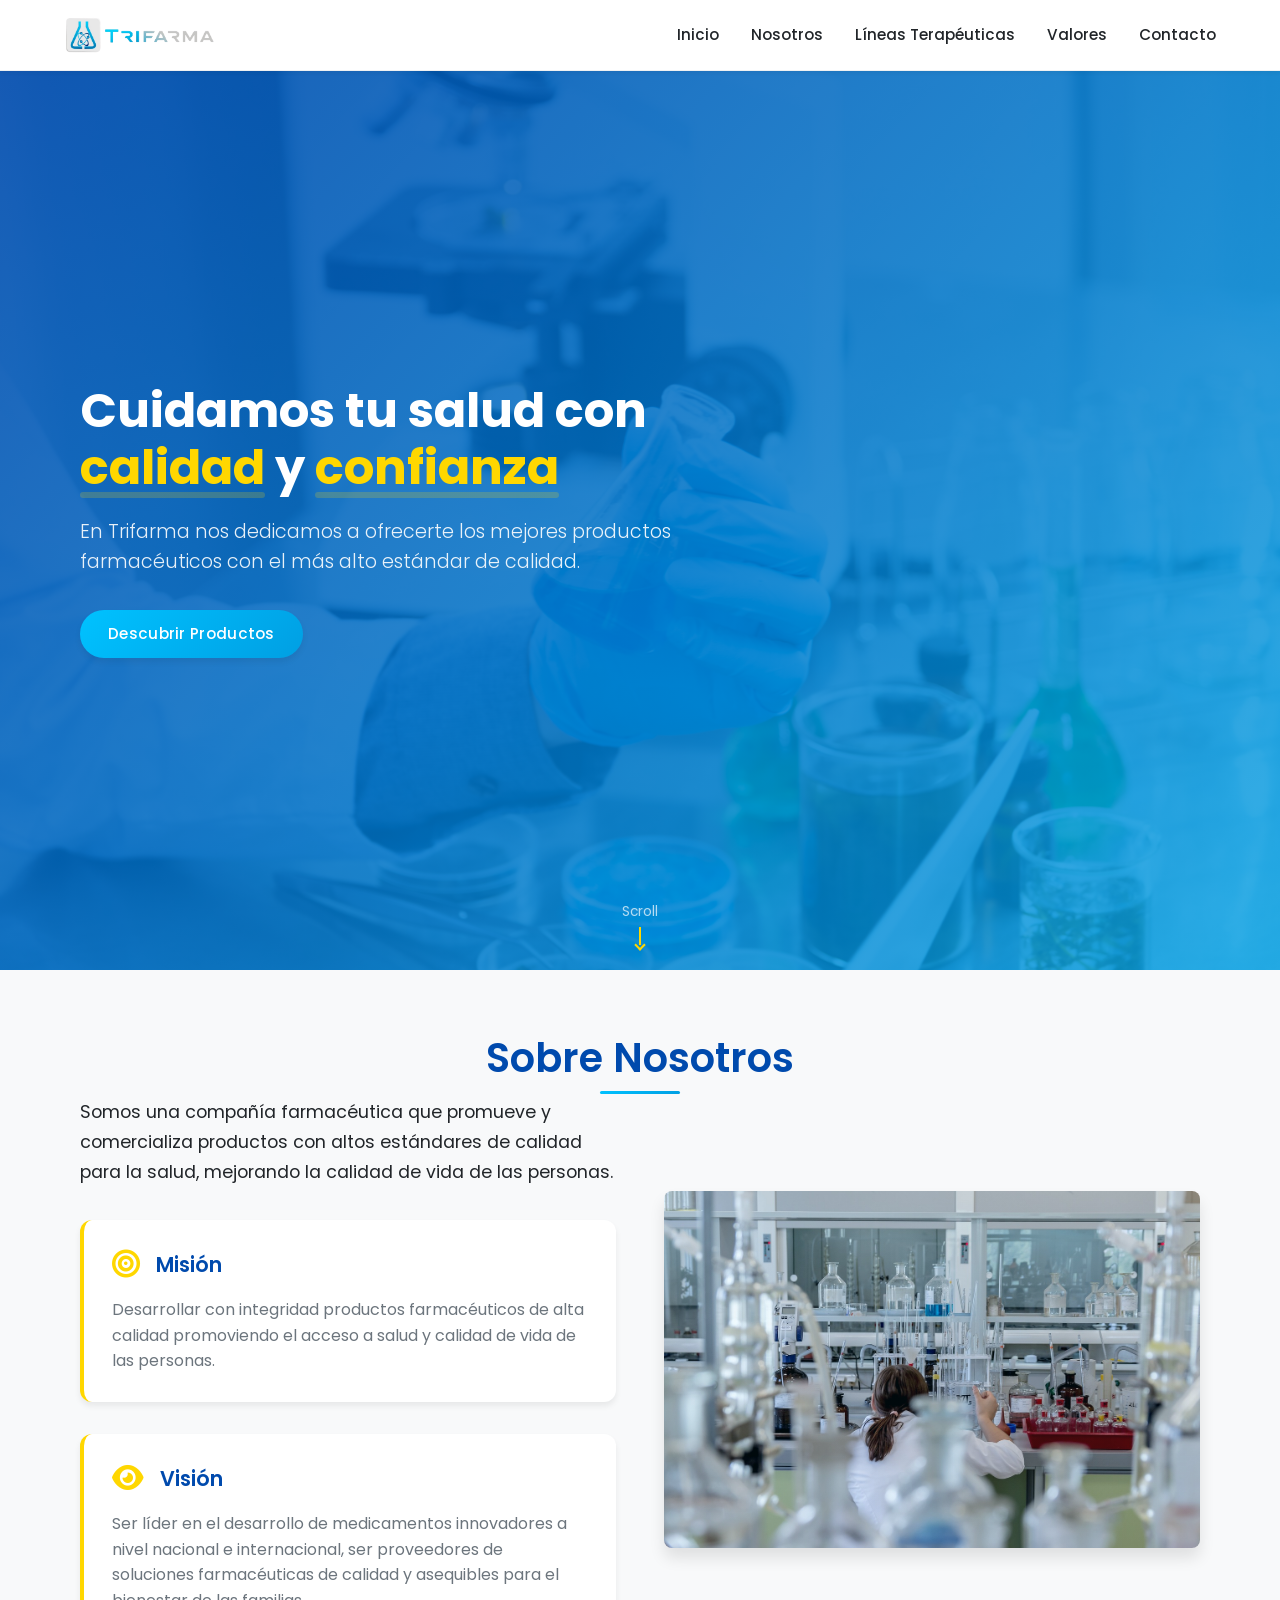
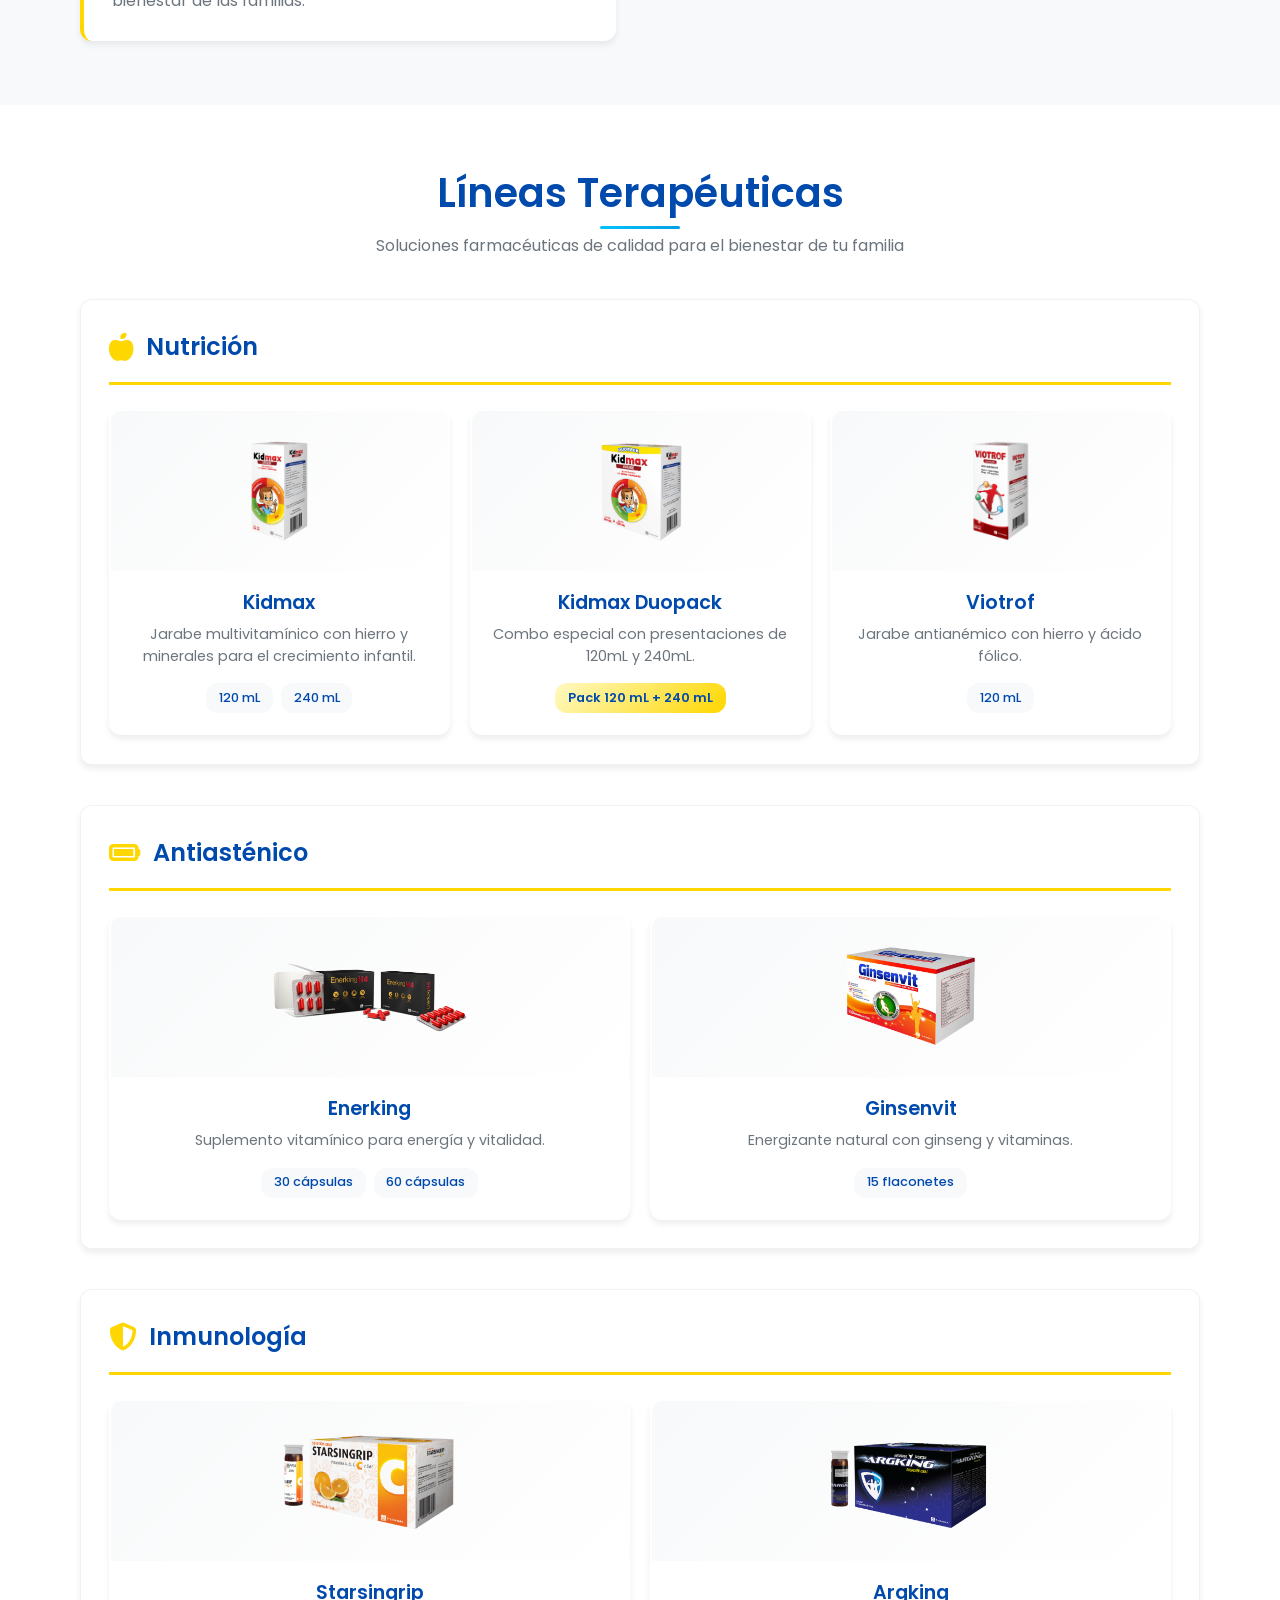
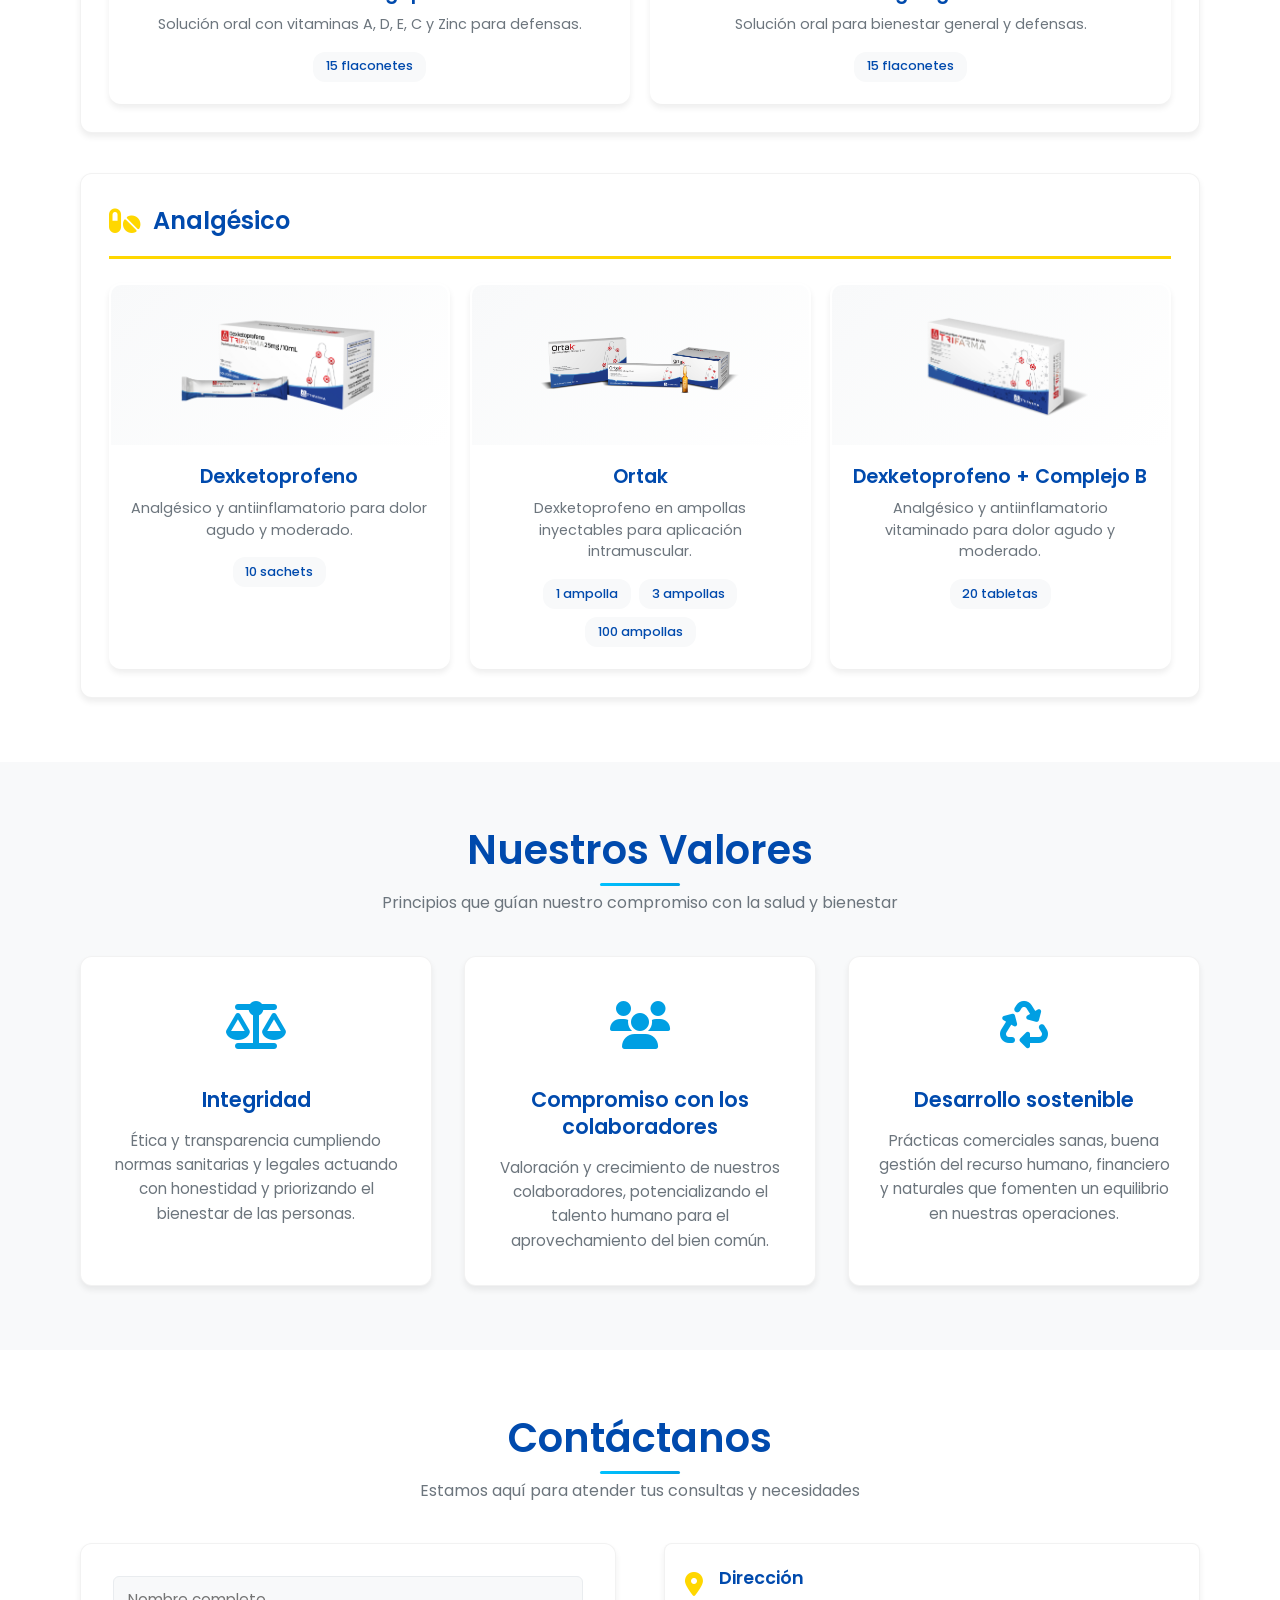
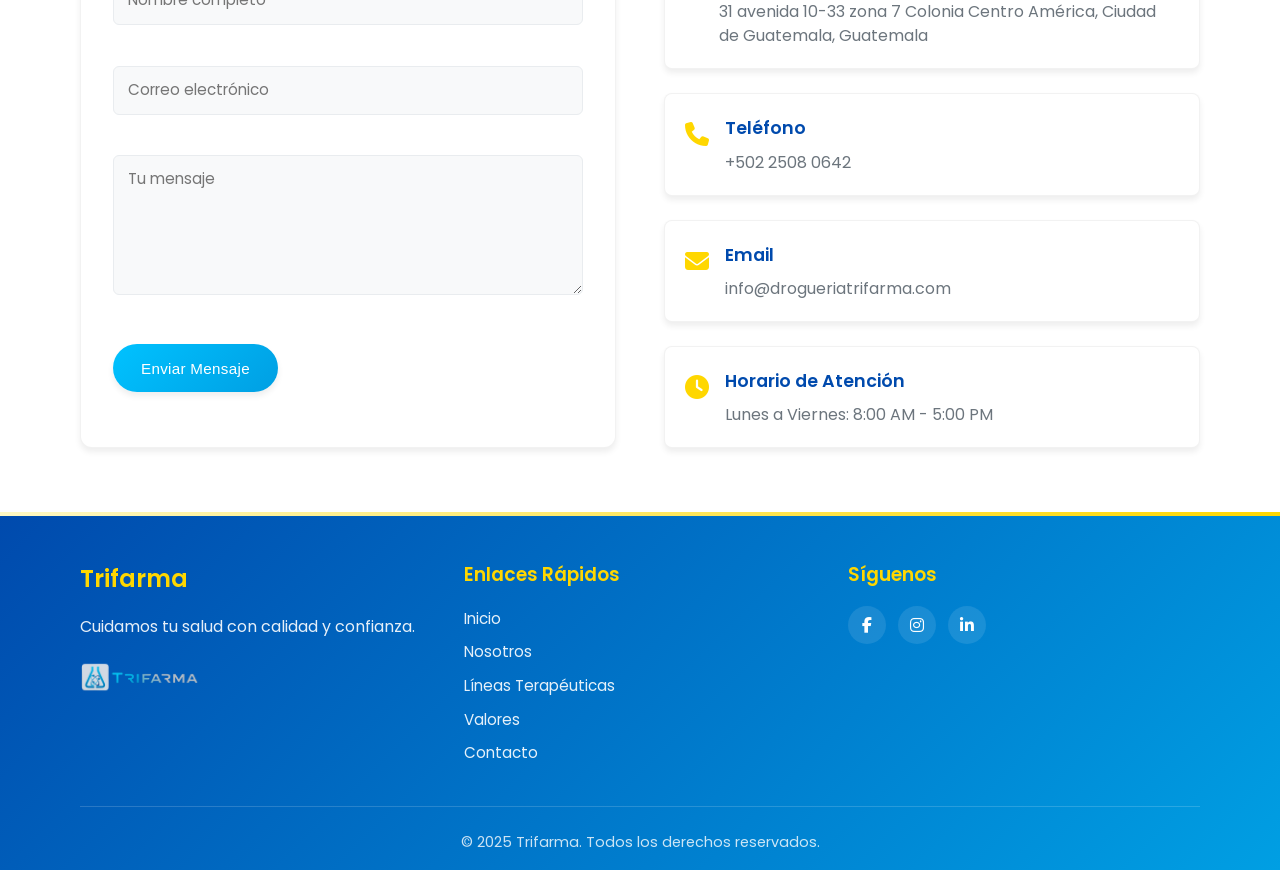
==== commit 11e7f76a: "ADD: Se agregó clasificación por productos" ====
--- a/index.html
+++ b/index.html
@@ -1,43 +1,62 @@
 <!DOCTYPE html>
 <html lang="es">
+
 <head>
     <meta charset="UTF-8">
-    <meta name="viewport" content="width=device-width, initial-scale=1.0">
-    <meta name="description" content="Trifarma - Droguería especializada en productos farmacéuticos de calidad. Vitaminas, suplementos, cuidado personal e innovación en medicamentos.">
-    <meta name="keywords" content="farmacia, droguería, medicamentos, vitaminas, suplementos, cuidado personal, salud, Bogotá, Colombia">
+    <meta name="viewport" content="width=device-width, initial-scale=1.0, maximum-scale=5.0, viewport-fit=cover">
+    <meta name="description"
+        content="Droguería Trifarma Guatemala - Productos farmacéuticos de calidad: Kidmax, Enerking, Dexketoprofeno. Vitaminas, suplementos y medicamentos para toda la familia.">
+    <meta name="keywords"
+        content="droguería Guatemala, farmacia, medicamentos Guatemala, vitaminas, suplementos, Kidmax, Enerking, Dexketoprofeno, salud familiar, productos farmacéuticos">
     <meta name="author" content="Trifarma">
     <meta name="robots" content="index, follow">
     
+    <!-- Preconexión para recursos externos -->
+    <link rel="preconnect" href="https://fonts.googleapis.com">
+    <link rel="preconnect" href="https://fonts.gstatic.com" crossorigin>
+    <link rel="preconnect" href="https://cdnjs.cloudflare.com">
+    
+    <!-- Precarga de imágenes críticas -->
+    <link rel="preload" href="./img/logo.png" as="image" type="image/png">
+    <link rel="preload" href="./img/hero-background.jpeg" as="image" type="image/jpeg">
+
     <!-- Open Graph / Facebook -->
     <meta property="og:type" content="website">
-    <meta property="og:url" content="https://www.trifarma.com/">
+    <meta property="og:url" content="https://www.drogueriatrifarma.com/">
     <meta property="og:title" content="Trifarma - Cuidamos tu salud con calidad y confianza">
-    <meta property="og:description" content="Droguería especializada en productos farmacéuticos de calidad. Encuentra vitaminas, suplementos y productos para el cuidado personal.">
-    <meta property="og:image" content="https://www.trifarma.com/images/og-image.jpg">
-    
+    <meta property="og:description"
+        content="Droguería especializada en productos farmacéuticos de calidad. Encuentra vitaminas, suplementos y productos para el cuidado personal.">
+    <meta property="og:image" content="https://www.drogueriatrifarma.com/images/og-image.jpg">
+
     <!-- Twitter -->
     <meta property="twitter:card" content="summary_large_image">
-    <meta property="twitter:url" content="https://www.trifarma.com/">
+    <meta property="twitter:url" content="https://www.drogueriatrifarma.com/">
     <meta property="twitter:title" content="Trifarma - Cuidamos tu salud con calidad y confianza">
     <meta property="twitter:description" content="Droguería especializada en productos farmacéuticos de calidad.">
-    
-    <link rel="canonical" href="https://www.trifarma.com/">
+
+    <!-- Favicon y theme color -->
+    <link rel="canonical" href="https://www.drogueriatrifarma.com/">
     <link rel="icon" type="image/x-icon" href="./img/favicon.ico">
-    
-    <title>Trifarma - Droguería</title>
-    
+    <meta name="theme-color" content="#004AAD">
+
+    <title>Droguería Trifarma - Productos Farmacéuticos de Calidad en Guatemala</title>
+
+    <!-- Estilos -->
     <link rel="stylesheet" href="styles.css">
-    <link href="https://fonts.googleapis.com/css2?family=Poppins:wght@300;400;500;600;700&display=swap" rel="stylesheet">
+    <link href="https://fonts.googleapis.com/css2?family=Poppins:wght@300;400;500;600;700&display=swap"
+        rel="stylesheet">
     <link rel="stylesheet" href="https://cdnjs.cloudflare.com/ajax/libs/font-awesome/6.4.0/css/all.min.css">
-    
+
     <!-- Schema.org markup for Google -->
     <script type="application/ld+json">
     {
       "@context": "https://schema.org",
       "@type": "Pharmacy",
       "name": "Trifarma",
-      "image": "https://www.trifarma.com/images/logo.jpg",
-      "description": "Droguería especializada en productos farmacéuticos de calidad.",
+      "image": "https://www.drogueriatrifarma.com/images/logo.jpg",
+      "description": "Droguería especializada en productos farmacéuticos de calidad en Guatemala.",
+      "url": "https://www.drogueriatrifarma.com/",
+      "telephone": "+50225080642",
       "address": {
         "@type": "PostalAddress",
         "streetAddress": "31 avenida 10-33 zona 7 Colonia Centro América",
@@ -49,300 +68,414 @@
         "latitude": "14.634915",
         "longitude": "-90.506882"
       },
-      "openingHours": "Mo-Fr 08:00-17:00",
-      "telephone": "+50225080642",
+      "openingHours": [
+        "Mo-Fr 08:00-17:00"
+      ],
       "priceRange": "$$",
-      "url": "https://www.trifarma.com/"
+      "sameAs": []
     }
     </script>
 </head>
+
 <body>
+    <!-- Skip link para accesibilidad -->
+    <a href="#main-content" class="skip-link sr-only">Saltar al contenido principal</a>
+
     <!-- Header -->
     <header class="header" role="banner">
         <div class="container">
             <div class="logo">
-                <a href="#inicio">
-                    <img src="./img/logo.png" alt="Trifarma - Droguería especializada" width="180" height="40">
+                <a href="#inicio" aria-label="Trifarma - Ir al inicio">
+                    <img src="./img/logo.png" alt="Trifarma - Droguería especializada" width="180" height="40" loading="eager">
                 </a>
             </div>
             <nav class="nav" role="navigation" aria-label="Menú principal">
                 <ul>
                     <li><a href="#inicio">Inicio</a></li>
                     <li><a href="#nosotros">Nosotros</a></li>
-                    <li><a href="#productos">Productos</a></li>
+                    <li><a href="#lineas-terapeuticas">Líneas Terapéuticas</a></li>
                     <li><a href="#valores">Valores</a></li>
                     <li><a href="#contacto">Contacto</a></li>
                 </ul>
             </nav>
-            <div class="menu-toggle" aria-label="Abrir menú">
+            <button class="menu-toggle" aria-label="Abrir menú" aria-expanded="false" aria-controls="nav">
                 <i class="fas fa-bars"></i>
-            </div>
+            </button>
         </div>
     </header>
 
-    <!-- Hero Section -->
-    <section id="inicio" class="hero" role="region" aria-label="Presentación de Trifarma">
-        <div class="container">
-            <div class="hero-content">
-                <h1>Cuidamos tu salud con <span class="highlight">calidad</span> y <span class="highlight">confianza</span></h1>
-                <p>En Trifarma nos dedicamos a ofrecerte los mejores productos farmacéuticos con el más alto estándar de calidad.</p>
-                <a href="#productos" class="btn">Descubrir Productos</a>
-            </div>
-        </div>
-        <div class="hero-scroll-indicator">
-            <span>Scroll</span>
-            <div class="scroll-arrow"></div>
-        </div>
-    </section>
-
-    <!-- Nosotros Section -->
-    <section id="nosotros" class="nosotros" role="region" aria-label="Sobre Trifarma">
-        <div class="container">
-            <h2 class="section-title">Sobre Nosotros</h2>
-            <div class="nosotros-content">
-                <div class="nosotros-text">
-                    <p class="intro-text">Somos una compañía farmacéutica que promueve y comercializa productos con altos estándares de calidad para la salud, mejorando la calidad de vida de las personas.</p>
-                    
-                    <div class="mision-vision">
-                        <div class="mv-item">
-                            <div class="mv-header">
-                                <i class="fas fa-bullseye"></i>
-                                <h3>Misión</h3>
-                            </div>
-                            <p>Desarrollar con integridad productos farmacéuticos de alta calidad promoviendo el acceso a salud y calidad de vida de las personas.</p>
-                        </div>
-                        
-                        <div class="mv-item">
-                            <div class="mv-header">
-                                <i class="fas fa-eye"></i>
-                                <h3>Visión</h3>
-                            </div>
-                            <p>Ser líder en el desarrollo de medicamentos innovadores a nivel nacional e internacional, ser proveedores de soluciones farmacéuticas de calidad y asequibles para el bienestar de las familias.</p>
-                        </div>
-                    </div>
-                </div>
-                <div class="nosotros-image">
-                    <div class="image-frame">
-                        <img src="./img/laboratorio.jpg" alt="Farmacéuticos de Trifarma trabajando en la droguería" loading="lazy">
-                    </div>
-                </div>
-            </div>
-        </div>
-    </section>
-
-    <!-- Productos Section -->
-    <section id="productos" class="productos-destacados" role="region" aria-label="Productos destacados de Trifarma">
-        <div class="container">
-            <h2 class="section-title">Nuestros Productos</h2>
-            <p class="section-subtitle">Soluciones farmacéuticas de calidad para el bienestar de tu familia</p>
-            
-            <div class="productos-grid-destacados">
-                <div class="producto-destacado-card">
-                    <div class="producto-imagen">
-                        <img src="./img/kidmax.png" alt="Kidmax - Jarabe Multivitamínico con Hierro y Minerales" loading="lazy">
-                    </div>
-                    <div class="producto-info">
-                        <h3>Kidmax</h3>
-                        <p class="producto-descripcion">Jarabe multivitamínico con hierro y minerales especialmente formulado para el crecimiento y desarrollo infantil.</p>
-                        <div class="producto-presentaciones">
-                            <span class="presentacion">120 mL</span>
-                            <span class="presentacion">240 mL</span>
-                        </div>
-                    </div>
-                </div>
-                
-                <div class="producto-destacado-card">
-                    <div class="producto-imagen">
-                        <img src="./img/duopack.png" alt="Duopack - Jarabe Multivitamínico con Hierro y Minerales" loading="lazy">
-                    </div>
-                    <div class="producto-info">
-                        <h3>Kidmax Duopack</h3>
-                        <p class="producto-descripcion">Combo especial que incluye Kidmax en presentación de 120 mL y 240 mL para mayor comodidad y economía.</p>
-                        <div class="producto-presentaciones">
-                            <span class="presentacion destacada">Pack 120 mL + 240 mL</span>
-                        </div>
-                    </div>
-                </div>
-                
-                <div class="producto-destacado-card">
-                    <div class="producto-imagen">
-                        <img src="./img/enerking.png" alt="Enerking - Suplemento vitamínico" loading="lazy">
-                    </div>
-                    <div class="producto-info">
-                        <h3>Enerking</h3>
-                        <p class="producto-descripcion">Suplemento vitamínico completo que proporciona energía y vitalidad para el día a día.</p>
-                        <div class="producto-presentaciones">
-                            <span class="presentacion">30 cápsulas</span>
-                            <span class="presentacion">60 cápsulas</span>
-                        </div>
-                    </div>
-                </div>
-                
-                <div class="producto-destacado-card">
-                    <div class="producto-imagen">
-                        <img src="./img/starsingrip.png" alt="Starsingrip - Solución oral con Vitaminas A, D, E, C y Zinc" loading="lazy">
-                    </div>
-                    <div class="producto-info">
-                        <h3>Starsingrip</h3>
-                        <p class="producto-descripcion">Solución oral con vitaminas A, D, E, C y Zinc para fortalecer el sistema inmunológico.</p>
-                        <div class="producto-presentaciones">
-                            <span class="presentacion">15 flaconetes</span>
-                        </div>
-                    </div>
-                </div>
-                
-                <div class="producto-destacado-card">
-                    <div class="producto-imagen">
-                        <img src="./img/viotrof.png" alt="Viotrof - Jarabe Antianémico" loading="lazy">
-                    </div>
-                    <div class="producto-info">
-                        <h3>Viotrof</h3>
-                        <p class="producto-descripcion">Jarabe antianémico con hierro y ácido fólico para el tratamiento y prevención de la anemia.</p>
-                        <div class="producto-presentaciones">
-                            <span class="presentacion">Frasco 120 mL</span>
-                        </div>
-                    </div>
-                </div>
-                
-                <div class="producto-destacado-card">
-                    <div class="producto-imagen">
-                        <img src="./img/argking.png" alt="Arking - Solución Oral" loading="lazy">
-                    </div>
-                    <div class="producto-info">
-                        <h3>Argking</h3>
-                        <p class="producto-descripcion">Solución oral para el bienestar general con fórmula equilibrada de nutrientes esenciales.</p>
-                        <div class="producto-presentaciones">
-                            <span class="presentacion">15 flaconetes</span>
-                        </div>
-                    </div>
-                </div>
-                
-                <div class="producto-destacado-card">
-                    <div class="producto-imagen">
-                        <img src="./img/ginsenvit.png" alt="Ginsenvit - Suplemento energético" loading="lazy">
-                    </div>
-                    <div class="producto-info">
-                        <h3>Ginsenvit</h3>
-                        <p class="producto-descripcion">Suplemento energético con ginseng y vitaminas para aumentar el rendimiento físico y mental.</p>
-                        <div class="producto-presentaciones">
-                            <span class="presentacion">15 flaconetes</span>
-                        </div>
-                    </div>
-                </div>
-                
-                <div class="producto-destacado-card">
-                    <div class="producto-imagen">
-                        <img src="./img/dexketoprofeno.png" alt="Dexketoprofeno - Analgésico y Antiinflamatorio" loading="lazy">
-                    </div>
-                    <div class="producto-info">
-                        <h3>Dexketoprofeno</h3>
-                        <p class="producto-descripcion">Analgésico y antiinflamatorio no esteroideo para el alivio del dolor agudo y moderado.</p>
-                        <div class="producto-presentaciones">
-                            <span class="presentacion">10 sachets</span>
-                        </div>
-                    </div>
-                </div>
-            </div>
-        </div>
-    </section>
-
-    <!-- Valores Section -->
-    <section id="valores" class="valores" role="region" aria-label="Valores de Trifarma">
-        <div class="container">
-            <h2 class="section-title">Nuestros Valores</h2>
-            <p class="section-subtitle">Principios que guían nuestro compromiso con la salud y bienestar</p>
-            
-            <div class="valores-grid">
-                <div class="valor-card">
-                    <div class="valor-icon">
-                        <i class="fas fa-balance-scale" aria-hidden="true"></i>
-                    </div>
-                    <h3>Integridad</h3>
-                    <p>Ética y transparencia cumpliendo normas sanitarias y legales actuando con honestidad y priorizando el bienestar de las personas.</p>
-                </div>
-                <div class="valor-card">
-                    <div class="valor-icon">
-                        <i class="fas fa-users" aria-hidden="true"></i>
-                    </div>
-                    <h3>Compromiso con los colaboradores</h3>
-                    <p>Valoración y crecimiento de nuestros colaboradores, potencializando el talento humano para el aprovechamiento del bien común.</p>
-                </div>
-                <div class="valor-card">
-                    <div class="valor-icon">
-                        <i class="fas fa-recycle" aria-hidden="true"></i>
-                    </div>
-                    <h3>Desarrollo sostenible</h3>
-                    <p>Prácticas comerciales sanas, buena gestión del recurso humano, financiero y naturales que fomenten un equilibrio en nuestras operaciones.</p>
-                </div>
-            </div>
-        </div>
-    </section>
-
-    <!-- Contacto Section -->
-    <section id="contacto" class="contacto" role="region" aria-label="Contactar a Trifarma">
-        <div class="container">
-            <h2 class="section-title">Contáctanos</h2>
-            <p class="section-subtitle">Estamos aquí para atender tus consultas y necesidades</p>
-            
-            <div class="contacto-content">
-                <div class="contacto-form">
-                    <form id="formulario-contacto">
-                        <div class="form-group">
-                            <input type="text" id="nombre" placeholder="Nombre completo" required>
-                            <span class="error-message"></span>
-                        </div>
-                        <div class="form-group">
-                            <input type="email" id="email" placeholder="Correo electrónico" required>
-                            <span class="error-message"></span>
-                        </div>
-                        <div class="form-group">
-                            <textarea id="mensaje" rows="5" placeholder="Tu mensaje" required></textarea>
-                            <span class="error-message"></span>
-                        </div>
-                        <button type="submit" class="btn">Enviar Mensaje</button>
-                    </form>
-                </div>
-                <div class="contacto-info">
-                    <div class="info-item">
-                        <div class="info-icon">
-                            <i class="fas fa-map-marker-alt" aria-hidden="true"></i>
-                        </div>
-                        <div class="info-content">
-                            <h3>Dirección</h3>
-                            <p>31 avenida 10-33 zona 7 Colonia Centro América, Ciudad de Guatemala, Guatemala</p>
-                        </div>
-                    </div>
-                    <div class="info-item">
-                        <div class="info-icon">
-                            <i class="fas fa-phone" aria-hidden="true"></i>
-                        </div>
-                        <div class="info-content">
-                            <h3>Teléfono</h3>
-                            <p>+502 2508 0642</p>
-                        </div>
-                    </div>
-                    <div class="info-item">
-                        <div class="info-icon">
-                            <i class="fas fa-envelope" aria-hidden="true"></i>
-                        </div>
-                        <div class="info-content">
-                            <h3>Email</h3>
-                            <p>info@trifarma.com</p>
-                        </div>
-                    </div>
-                    <div class="info-item">
-                        <div class="info-icon">
-                            <i class="fas fa-clock" aria-hidden="true"></i>
-                        </div>
-                        <div class="info-content">
-                            <h3>Horario de Atención</h3>
-                            <p>Lunes a Viernes: 8:00 AM - 5:00 PM</p>
-                        </div>
-                    </div>
-                </div>
-            </div>
-        </div>
-    </section>
+    <!-- Contenido Principal -->
+    <main id="main-content" role="main">
+        <!-- Hero Section -->
+        <section id="inicio" class="hero" role="region" aria-label="Presentación de Trifarma">
+            <div class="container">
+                <div class="hero-content">
+                    <h1>Cuidamos tu salud con <span class="highlight">calidad</span> y <span
+                            class="highlight">confianza</span></h1>
+                    <p>En Trifarma nos dedicamos a ofrecerte los mejores productos farmacéuticos con el más alto estándar de
+                        calidad.</p>
+                    <a href="#lineas-terapeuticas" class="btn">Descubrir Productos</a>
+                </div>
+            </div>
+            <div class="hero-scroll-indicator">
+                <span>Scroll</span>
+                <div class="scroll-arrow"></div>
+            </div>
+        </section>
+
+        <!-- Nosotros Section -->
+        <section id="nosotros" class="nosotros" role="region" aria-label="Sobre Trifarma">
+            <div class="container">
+                <h2 class="section-title">Sobre Nosotros</h2>
+                <div class="nosotros-content">
+                    <div class="nosotros-text">
+                        <p class="intro-text">Somos una compañía farmacéutica que promueve y comercializa productos con
+                            altos estándares de calidad para la salud, mejorando la calidad de vida de las personas.</p>
+
+                        <div class="mision-vision">
+                            <div class="mv-item">
+                                <div class="mv-header">
+                                    <i class="fas fa-bullseye" aria-hidden="true"></i>
+                                    <h3>Misión</h3>
+                                </div>
+                                <p>Desarrollar con integridad productos farmacéuticos de alta calidad promoviendo el acceso
+                                    a salud y calidad de vida de las personas.</p>
+                            </div>
+
+                            <div class="mv-item">
+                                <div class="mv-header">
+                                    <i class="fas fa-eye" aria-hidden="true"></i>
+                                    <h3>Visión</h3>
+                                </div>
+                                <p>Ser líder en el desarrollo de medicamentos innovadores a nivel nacional e internacional,
+                                    ser proveedores de soluciones farmacéuticas de calidad y asequibles para el bienestar de
+                                    las familias.</p>
+                            </div>
+                        </div>
+                    </div>
+                    <div class="nosotros-image">
+                        <div class="image-frame">
+                            <img src="./img/laboratorio.jpg" alt="Farmacéuticos de Trifarma trabajando en la droguería"
+                                loading="lazy" width="600" height="400">
+                        </div>
+                    </div>
+                </div>
+            </div>
+        </section>
+
+        <!-- Líneas Terapéuticas Section -->
+        <section id="lineas-terapeuticas" class="lineas-terapeuticas" role="region"
+            aria-label="Líneas Terapéuticas de Trifarma">
+            <div class="container">
+                <h2 class="section-title">Líneas Terapéuticas</h2>
+                <p class="section-subtitle">Soluciones farmacéuticas de calidad para el bienestar de tu familia</p>
+
+                <div class="categorias-container">
+                    <!-- Línea: Nutrición -->
+                    <div class="categoria">
+                        <div class="categoria-header">
+                            <div class="categoria-titulo">
+                                <i class="fas fa-apple-alt categoria-icono" aria-hidden="true"></i>
+                                Nutrición
+                            </div>
+                        </div>
+                        <div class="productos-grid">
+                            <div class="producto-card" data-producto="kidmax" tabindex="0">
+                                <div class="producto-imagen">
+                                    <img src="./img/kidmax.png" alt="Kidmax - Jarabe multivitamínico infantil" loading="lazy" width="200" height="200">
+                                </div>
+                                <div class="producto-info">
+                                    <h3 class="producto-nombre">Kidmax</h3>
+                                    <p class="producto-descripcion">Jarabe multivitamínico con hierro y minerales para el
+                                        crecimiento infantil.</p>
+                                    <div class="producto-presentaciones">
+                                        <span class="presentacion">120 mL</span>
+                                        <span class="presentacion">240 mL</span>
+                                    </div>
+                                </div>
+                            </div>
+
+                            <div class="producto-card" data-producto="duopack" tabindex="0">
+                                <div class="producto-imagen">
+                                    <img src="./img/duopack.png" alt="Kidmax Duopack - Combo especial" loading="lazy" width="200" height="200">
+                                </div>
+                                <div class="producto-info">
+                                    <h3 class="producto-nombre">Kidmax Duopack</h3>
+                                    <p class="producto-descripcion">Combo especial con presentaciones de 120mL y 240mL.</p>
+                                    <div class="producto-presentaciones">
+                                        <span class="presentacion destacada">Pack 120 mL + 240 mL</span>
+                                    </div>
+                                </div>
+                            </div>
+
+                            <div class="producto-card" data-producto="viotrof" tabindex="0">
+                                <div class="producto-imagen">
+                                    <img src="./img/viotrof.png" alt="Viotrof - Jarabe antianémico" loading="lazy" width="200" height="200">
+                                </div>
+                                <div class="producto-info">
+                                    <h3 class="producto-nombre">Viotrof</h3>
+                                    <p class="producto-descripcion">Jarabe antianémico con hierro y ácido fólico.</p>
+                                    <div class="producto-presentaciones">
+                                        <span class="presentacion">120 mL</span>
+                                    </div>
+                                </div>
+                            </div>
+                        </div>
+                    </div>
+
+                    <!-- Línea: Antiasténico -->
+                    <div class="categoria">
+                        <div class="categoria-header">
+                            <div class="categoria-titulo">
+                                <i class="fas fa-battery-full categoria-icono" aria-hidden="true"></i>
+                                Antiasténico
+                            </div>
+                        </div>
+                        <div class="productos-grid">
+                            <div class="producto-card" data-producto="enerking" tabindex="0">
+                                <div class="producto-imagen">
+                                    <img src="./img/enerking.png" alt="Enerking - Suplemento vitamínico" loading="lazy" width="200" height="200">
+                                </div>
+                                <div class="producto-info">
+                                    <h3 class="producto-nombre">Enerking</h3>
+                                    <p class="producto-descripcion">Suplemento vitamínico para energía y vitalidad.</p>
+                                    <div class="producto-presentaciones">
+                                        <span class="presentacion">30 cápsulas</span>
+                                        <span class="presentacion">60 cápsulas</span>
+                                    </div>
+                                </div>
+                            </div>
+
+                            <div class="producto-card" data-producto="ginsenvit" tabindex="0">
+                                <div class="producto-imagen">
+                                    <img src="./img/ginsenvit.png" alt="Ginsenvit - Energizante natural" loading="lazy" width="200" height="200">
+                                </div>
+                                <div class="producto-info">
+                                    <h3 class="producto-nombre">Ginsenvit</h3>
+                                    <p class="producto-descripcion">Energizante natural con ginseng y vitaminas.</p>
+                                    <div class="producto-presentaciones">
+                                        <span class="presentacion">15 flaconetes</span>
+                                    </div>
+                                </div>
+                            </div>
+                        </div>
+                    </div>
+
+                    <!-- Línea: Inmunología -->
+                    <div class="categoria">
+                        <div class="categoria-header">
+                            <div class="categoria-titulo">
+                                <i class="fas fa-shield-alt categoria-icono" aria-hidden="true"></i>
+                                Inmunología
+                            </div>
+                        </div>
+                        <div class="productos-grid">
+                            <div class="producto-card" data-producto="starsingrip" tabindex="0">
+                                <div class="producto-imagen">
+                                    <img src="./img/starsingrip.png" alt="Starsingrip - Solución inmunológica" loading="lazy" width="200" height="200">
+                                </div>
+                                <div class="producto-info">
+                                    <h3 class="producto-nombre">Starsingrip</h3>
+                                    <p class="producto-descripcion">Solución oral con vitaminas A, D, E, C y Zinc para
+                                        defensas.</p>
+                                    <div class="producto-presentaciones">
+                                        <span class="presentacion">15 flaconetes</span>
+                                    </div>
+                                </div>
+                            </div>
+
+                            <div class="producto-card" data-producto="argking" tabindex="0">
+                                <div class="producto-imagen">
+                                    <img src="./img/argking.png" alt="Argking - Solución para bienestar" loading="lazy" width="200" height="200">
+                                </div>
+                                <div class="producto-info">
+                                    <h3 class="producto-nombre">Argking</h3>
+                                    <p class="producto-descripcion">Solución oral para bienestar general y defensas.</p>
+                                    <div class="producto-presentaciones">
+                                        <span class="presentacion">15 flaconetes</span>
+                                    </div>
+                                </div>
+                            </div>
+                        </div>
+                    </div>
+
+                    <!-- Línea: Analgésico -->
+                    <div class="categoria">
+                        <div class="categoria-header">
+                            <div class="categoria-titulo">
+                                <i class="fas fa-pills categoria-icono" aria-hidden="true"></i>
+                                Analgésico
+                            </div>
+                        </div>
+                        <div class="productos-grid">
+                            <div class="producto-card" data-producto="dexketoprofeno" tabindex="0">
+                                <div class="producto-imagen">
+                                    <img src="./img/dexketoprofeno.png" alt="Dexketoprofeno - Analgésico y antiinflamatorio" loading="lazy" width="200" height="200">
+                                </div>
+                                <div class="producto-info">
+                                    <h3 class="producto-nombre">Dexketoprofeno</h3>
+                                    <p class="producto-descripcion">Analgésico y antiinflamatorio para dolor agudo y
+                                        moderado.</p>
+                                    <div class="producto-presentaciones">
+                                        <span class="presentacion">10 sachets</span>
+                                    </div>
+                                </div>
+                            </div>
+
+                            <div class="producto-card" data-producto="ortak" tabindex="0">
+                                <div class="producto-imagen">
+                                    <img src="./img/ortak.png" alt="Ortak - Inyectable analgésico" loading="lazy" width="200" height="200">
+                                </div>
+                                <div class="producto-info">
+                                    <h3 class="producto-nombre">Ortak</h3>
+                                    <p class="producto-descripcion">Dexketoprofeno en ampollas inyectables para aplicación
+                                        intramuscular.</p>
+                                    <div class="producto-presentaciones">
+                                        <span class="presentacion">1 ampolla</span>
+                                        <span class="presentacion">3 ampollas</span>
+                                        <span class="presentacion">100 ampollas</span>
+                                    </div>
+                                </div>
+                            </div>
+
+                            <div class="producto-card" data-producto="dexketoprofeno_vitaminado" tabindex="0">
+                                <div class="producto-imagen">
+                                    <img src="./img/dexketoprofeno-vitaminado.png" alt="Dexketoprofeno + Complejo B - Analgésico vitaminado" loading="lazy" width="200" height="200">
+                                </div>
+                                <div class="producto-info">
+                                    <h3 class="producto-nombre">Dexketoprofeno + Complejo B</h3>
+                                    <p class="producto-descripcion">Analgésico y antiinflamatorio vitaminado para dolor
+                                        agudo y moderado.</p>
+                                    <div class="producto-presentaciones">
+                                        <span class="presentacion">20 tabletas</span>
+                                    </div>
+                                </div>
+                            </div>
+                        </div>
+                    </div>
+                </div>
+            </div>
+        </section>
+
+        <!-- Valores Section -->
+        <section id="valores" class="valores" role="region" aria-label="Valores de Trifarma">
+            <div class="container">
+                <h2 class="section-title">Nuestros Valores</h2>
+                <p class="section-subtitle">Principios que guían nuestro compromiso con la salud y bienestar</p>
+
+                <div class="valores-grid">
+                    <div class="valor-card">
+                        <div class="valor-icon">
+                            <i class="fas fa-balance-scale" aria-hidden="true"></i>
+                        </div>
+                        <h3>Integridad</h3>
+                        <p>Ética y transparencia cumpliendo normas sanitarias y legales actuando con honestidad y
+                            priorizando el bienestar de las personas.</p>
+                    </div>
+                    <div class="valor-card">
+                        <div class="valor-icon">
+                            <i class="fas fa-users" aria-hidden="true"></i>
+                        </div>
+                        <h3>Compromiso con los colaboradores</h3>
+                        <p>Valoración y crecimiento de nuestros colaboradores, potencializando el talento humano para el
+                            aprovechamiento del bien común.</p>
+                    </div>
+                    <div class="valor-card">
+                        <div class="valor-icon">
+                            <i class="fas fa-recycle" aria-hidden="true"></i>
+                        </div>
+                        <h3>Desarrollo sostenible</h3>
+                        <p>Prácticas comerciales sanas, buena gestión del recurso humano, financiero y naturales que
+                            fomenten un equilibrio en nuestras operaciones.</p>
+                    </div>
+                </div>
+            </div>
+        </section>
+
+        <!-- Contacto Section -->
+        <section id="contacto" class="contacto" role="region" aria-label="Contactar a Trifarma">
+            <div class="container">
+                <h2 class="section-title">Contáctanos</h2>
+                <p class="section-subtitle">Estamos aquí para atender tus consultas y necesidades</p>
+
+                <div class="contacto-content">
+                    <div class="contacto-form">
+                        <form id="formulario-contacto" action="send.php" method="POST" novalidate>
+                            <!-- Campo honeypot para bots -->
+                            <div class="sr-only" aria-hidden="true">
+                                <label for="url">Dejar este campo vacío</label>
+                                <input type="text" id="url" name="url" tabindex="-1" autocomplete="off">
+                            </div>
+
+                            <div class="form-group">
+                                <label for="nombre" class="sr-only">Nombre completo</label>
+                                <input type="text" id="nombre" name="nombre" placeholder="Nombre completo" required
+                                    minlength="2" maxlength="100" aria-required="true">
+                                <span class="error-message" aria-live="polite"></span>
+                            </div>
+                            <div class="form-group">
+                                <label for="email" class="sr-only">Correo electrónico</label>
+                                <input type="email" id="email" name="email" placeholder="Correo electrónico" required
+                                    maxlength="150" aria-required="true">
+                                <span class="error-message" aria-live="polite"></span>
+                            </div>
+                            <div class="form-group">
+                                <label for="mensaje" class="sr-only">Tu mensaje</label>
+                                <textarea id="mensaje" name="mensaje" rows="5" placeholder="Tu mensaje" required
+                                    minlength="10" maxlength="2000" aria-required="true"></textarea>
+                                <span class="error-message" aria-live="polite"></span>
+                            </div>
+                            <button type="submit" class="btn">
+                                <span class="btn-text">Enviar Mensaje</span>
+                                <span class="btn-loading" style="display: none;">
+                                    <i class="fas fa-spinner fa-spin" aria-hidden="true"></i> Enviando...
+                                </span>
+                            </button>
+                        </form>
+                    </div>
+
+                    <div class="contacto-info">
+                        <div class="info-item">
+                            <div class="info-icon">
+                                <i class="fas fa-map-marker-alt" aria-hidden="true"></i>
+                            </div>
+                            <div class="info-content">
+                                <h3>Dirección</h3>
+                                <p>31 avenida 10-33 zona 7 Colonia Centro América, Ciudad de Guatemala, Guatemala</p>
+                            </div>
+                        </div>
+                        <div class="info-item">
+                            <div class="info-icon">
+                                <i class="fas fa-phone" aria-hidden="true"></i>
+                            </div>
+                            <div class="info-content">
+                                <h3>Teléfono</h3>
+                                <p>+502 2508 0642</p>
+                            </div>
+                        </div>
+                        <div class="info-item">
+                            <div class="info-icon">
+                                <i class="fas fa-envelope" aria-hidden="true"></i>
+                            </div>
+                            <div class="info-content">
+                                <h3>Email</h3>
+                                <p>info@drogueriatrifarma.com</p>
+                            </div>
+                        </div>
+                        <div class="info-item">
+                            <div class="info-icon">
+                                <i class="fas fa-clock" aria-hidden="true"></i>
+                            </div>
+                            <div class="info-content">
+                                <h3>Horario de Atención</h3>
+                                <p>Lunes a Viernes: 8:00 AM - 5:00 PM</p>
+                            </div>
+                        </div>
+                    </div>
+                </div>
+            </div>
+        </section>
+    </main>
 
     <!-- Footer -->
     <footer class="footer" role="contentinfo">
@@ -352,7 +485,7 @@
                     <h2>Trifarma</h2>
                     <p>Cuidamos tu salud con calidad y confianza.</p>
                     <div class="footer-logo">
-                        <img src="./img/logo.png" alt="Trifarma" width="120">
+                        <img src="./img/logo.png" alt="Trifarma" width="120" loading="lazy">
                     </div>
                 </div>
                 <div class="footer-section">
@@ -360,7 +493,7 @@
                     <ul>
                         <li><a href="#inicio">Inicio</a></li>
                         <li><a href="#nosotros">Nosotros</a></li>
-                        <li><a href="#productos">Productos</a></li>
+                        <li><a href="#lineas-terapeuticas">Líneas Terapéuticas</a></li>
                         <li><a href="#valores">Valores</a></li>
                         <li><a href="#contacto">Contacto</a></li>
                     </ul>
@@ -368,9 +501,9 @@
                 <div class="footer-section">
                     <h3>Síguenos</h3>
                     <div class="social-links">
-                        <a href="#" aria-label="Facebook de Trifarma"><i class="fab fa-facebook-f"></i></a>
-                        <a href="#" aria-label="Instagram de Trifarma"><i class="fab fa-instagram"></i></a>
-                        <a href="#" aria-label="LinkedIn de Trifarma"><i class="fab fa-linkedin-in"></i></a>
+                        <a href="#" aria-label="Facebook de Trifarma"><i class="fab fa-facebook-f" aria-hidden="true"></i></a>
+                        <a href="#" aria-label="Instagram de Trifarma"><i class="fab fa-instagram" aria-hidden="true"></i></a>
+                        <a href="#" aria-label="LinkedIn de Trifarma"><i class="fab fa-linkedin-in" aria-hidden="true"></i></a>
                     </div>
                 </div>
             </div>
@@ -380,6 +513,119 @@
         </div>
     </footer>
 
-    <script src="script.js"></script>
+    <!-- Modal para detalles del producto -->
+    <div class="modal" id="productoModal" aria-hidden="true" aria-labelledby="modalNombre" aria-describedby="modalDescripcion">
+        <div class="modal-content">
+            <div class="modal-imagen">
+                <img id="modalImagen" src="" alt="" loading="eager">
+            </div>
+            <div class="modal-info">
+                <button class="modal-close" id="modalClose" aria-label="Cerrar modal">&times;</button>
+                <h2 class="modal-nombre" id="modalNombre"></h2>
+                <div class="modal-tipo" id="modalTipo"></div>
+                <p class="modal-descripcion" id="modalDescripcion"></p>
+
+                <div class="modal-presentaciones" id="modalPresentaciones"></div>
+
+                <div class="modal-beneficios">
+                    <h4 class="beneficios-titulo">Beneficios Principales</h4>
+                    <ul class="beneficios-lista" id="modalBeneficios"></ul>
+                </div>
+            </div>
+        </div>
+    </div>
+
+    <!-- Scripts -->
+    <script src="script.js" defer></script>
+    <script src="productos-modal.js" defer></script>
+
+    <!-- Estilos inline para notificaciones -->
+    <style>
+        .notification {
+            position: fixed;
+            top: 20px;
+            right: 20px;
+            padding: 1rem 1.5rem;
+            border-radius: 8px;
+            color: white;
+            font-weight: 500;
+            z-index: 10000;
+            max-width: 400px;
+            animation: slideIn 0.3s ease;
+            box-shadow: 0 10px 30px rgba(0,0,0,0.3);
+        }
+        
+        .notification-success {
+            background: var(--color-exito);
+        }
+        
+        .notification-error {
+            background: var(--color-error);
+        }
+        
+        .notification-content {
+            display: flex;
+            align-items: center;
+            justify-content: space-between;
+            gap: 1rem;
+        }
+        
+        .notification-close {
+            background: none;
+            border: none;
+            color: white;
+            font-size: 1.2rem;
+            cursor: pointer;
+            padding: 0;
+            width: 24px;
+            height: 24px;
+            display: flex;
+            align-items: center;
+            justify-content: center;
+        }
+        
+        @keyframes slideIn {
+            from {
+                transform: translateX(100%);
+                opacity: 0;
+            }
+            to {
+                transform: translateX(0);
+                opacity: 1;
+            }
+        }
+        
+        .slideOut {
+            animation: slideOut 0.3s ease forwards;
+        }
+        
+        @keyframes slideOut {
+            from {
+                transform: translateX(0);
+                opacity: 1;
+            }
+            to {
+                transform: translateX(100%);
+                opacity: 0;
+            }
+        }
+        
+        .skip-link {
+            position: absolute;
+            top: -40px;
+            left: 6px;
+            background: var(--color-azul-oscuro);
+            color: white;
+            padding: 8px;
+            text-decoration: none;
+            z-index: 10000;
+            transition: top 0.3s;
+        }
+        
+        .skip-link:focus {
+            top: 6px;
+        }
+    </style>
 </body>
+
 </html>
--- a/styles.css
+++ b/styles.css
@@ -1,53 +1,53 @@
-/* Variables CSS para consistencia - Actualizadas con colores de Trifarma */
+/* Variables CSS para consistencia - Optimizadas */
 :root {
   /* Colores principales de la marca */
-  --color-azul-oscuro: #004AAD;        /* Azul oscuro (frasco/átomo) */
-  --color-azul-intermedio: #009FE3;    /* Azul intermedio (degradado) */
-  --color-azul-claro: #00C2FF;         /* Azul claro (TRI) */
-  --color-amarillo: #FFD700;           /* Amarillo premium */
-  --color-amarillo-suave: #FFF9C4;     /* Amarillo suave para fondos */
-  
-  /* Colores neutros de la marca */
-  --color-blanco: #FFFFFF;             /* Blanco */
-  --color-gris-claro: #F8F9FA;         /* Gris claro más suave */
-  --color-gris-medio: #E9ECEF;         /* Gris medio */
-  --color-gris-oscuro: #6C757D;        /* Gris oscuro para texto secundario */
+  --color-azul-oscuro: #004AAD;
+  --color-azul-intermedio: #009FE3;
+  --color-azul-claro: #00C2FF;
+  --color-amarillo: #FFD700;
+  --color-amarillo-suave: #FFF9C4;
+  
+  /* Colores neutros optimizados */
+  --color-blanco: #FFFFFF;
+  --color-gris-claro: #F8F9FA;
+  --color-gris-medio: #E9ECEF;
+  --color-gris-oscuro: #6C757D;
   
   /* Colores para texto y utilidades */
-  --color-texto: #212529;              /* Color principal para texto */
-  --color-texto-claro: #6C757D;        /* Color secundario para texto */
-  --color-error: #e53e3e;              /* Color para mensajes de error */
-  --color-exito: #38a169;              /* Color para mensajes de éxito */
-  
-  /* Sombras */
-  --shadow-light: 0 2px 10px rgba(0, 0, 0, 0.05);
-  --shadow-medium: 0 5px 15px rgba(0, 0, 0, 0.08);
-  --shadow-heavy: 0 10px 20px rgba(0, 0, 0, 0.12);
-  --shadow-lift: 0 15px 30px rgba(0, 0, 0, 0.15);
-  
-  /* Bordes y esquinas redondeadas */
-  --border-radius: 12px;
-  --border-radius-btn: 30px;
-  --border-radius-card: 16px;
-  
-  /* Transiciones */
-  --transition: all 0.3s ease;
-  --transition-slow: all 0.5s ease;
-  --transition-fast: all 0.15s ease;
-  
-  /* Espaciados y dimensiones */
-  --header-height: 80px;
+  --color-texto: #212529;
+  --color-texto-claro: #6C757D;
+  --color-error: #e53e3e;
+  --color-exito: #38a169;
+  
+  /* Sombras optimizadas para rendimiento */
+  --shadow-light: 0 2px 4px rgba(0, 0, 0, 0.05);
+  --shadow-medium: 0 4px 6px rgba(0, 0, 0, 0.07);
+  --shadow-heavy: 0 10px 15px rgba(0, 0, 0, 0.1);
+  --shadow-lift: 0 20px 25px rgba(0, 0, 0, 0.15);
+  
+  /* Bordes y esquinas redondeadas optimizadas */
+  --border-radius: 8px;
+  --border-radius-btn: 25px;
+  --border-radius-card: 12px;
+  
+  /* Transiciones optimizadas */
+  --transition: all 0.2s ease;
+  --transition-slow: all 0.3s ease;
+  --transition-fast: all 0.1s ease;
+  
+  /* Espaciados y dimensiones optimizados */
+  --header-height: 70px;
   --container-width: 1200px;
-  --section-spacing: 6rem;
-  
-  /* Degradados personalizados con colores de Trifarma */
-  --gradient-azul: linear-gradient(135deg, var(--color-azul-claro) 0%, var(--color-azul-intermedio) 50%, var(--color-azul-oscuro) 100%);
-  --gradient-azul-suave: linear-gradient(135deg, var(--color-azul-claro) 0%, var(--color-azul-intermedio) 100%);
-  --gradient-amarillo: linear-gradient(135deg, var(--color-amarillo-suave) 0%, var(--color-amarillo) 100%);
-  --gradient-gris: linear-gradient(135deg, var(--color-gris-claro) 0%, var(--color-gris-medio) 100%);
-}
-
-/* Reset y estilos base mejorados */
+  --section-spacing: 4rem;
+  
+  /* Degradados optimizados */
+  --gradient-azul: linear-gradient(135deg, var(--color-azul-claro), var(--color-azul-intermedio));
+  --gradient-azul-suave: linear-gradient(135deg, var(--color-azul-claro), var(--color-azul-intermedio));
+  --gradient-amarillo: linear-gradient(135deg, var(--color-amarillo-suave), var(--color-amarillo));
+  --gradient-gris: linear-gradient(135deg, var(--color-gris-claro), var(--color-gris-medio));
+}
+
+/* Reset y estilos base optimizados */
 *, *::before, *::after {
   margin: 0;
   padding: 0;
@@ -56,59 +56,100 @@
 
 html {
   scroll-behavior: smooth;
+  font-size: 16px;
 }
 
 body {
   font-family: 'Poppins', sans-serif;
-  line-height: 1.7;
+  line-height: 1.6;
   color: var(--color-texto);
   background-color: var(--color-blanco);
   overflow-x: hidden;
-}
-
-/* Contenedor principal */
+  text-rendering: optimizeSpeed;
+  font-display: swap;
+  -webkit-font-smoothing: antialiased;
+  -moz-osx-font-smoothing: grayscale;
+}
+
+/* Contenedor principal optimizado */
 .container {
   width: 90%;
   max-width: var(--container-width);
   margin: 0 auto;
-}
-
-/* Títulos de sección */
+  padding: 0 1rem;
+}
+
+/* Utilidades de accesibilidad */
+.sr-only {
+  position: absolute;
+  width: 1px;
+  height: 1px;
+  padding: 0;
+  margin: -1px;
+  overflow: hidden;
+  clip: rect(0, 0, 0, 0);
+  white-space: nowrap;
+  border: 0;
+}
+
+.skip-link {
+  position: absolute;
+  top: -40px;
+  left: 6px;
+  background: var(--color-azul-oscuro);
+  color: white;
+  padding: 8px 12px;
+  text-decoration: none;
+  border-radius: 4px;
+  z-index: 10000;
+  transition: top 0.3s;
+  font-weight: 500;
+}
+
+.skip-link:focus {
+  top: 6px;
+}
+
+/* Títulos de sección optimizados */
 .section-title {
   text-align: center;
-  font-size: clamp(2rem, 5vw, 3rem);
+  font-size: clamp(1.75rem, 4vw, 2.5rem);
   margin-bottom: 1rem;
   color: var(--color-azul-oscuro);
   position: relative;
   font-weight: 600;
+  line-height: 1.2;
 }
 
 .section-title::after {
   content: '';
   position: absolute;
-  bottom: -15px;
+  bottom: -12px;
   left: 50%;
   transform: translateX(-50%);
-  width: 100px;
-  height: 4px;
+  width: 80px;
+  height: 3px;
   background: var(--gradient-azul-suave);
   border-radius: 2px;
 }
 
 .section-subtitle {
   text-align: center;
-  font-size: 1.1rem;
+  font-size: 1rem;
   color: var(--color-texto-claro);
-  margin-bottom: 3rem;
+  margin-bottom: 2.5rem;
   max-width: 600px;
   margin-left: auto;
   margin-right: auto;
-}
-
-/* Botones */
+  line-height: 1.6;
+}
+
+/* Botones optimizados */
 .btn {
-  display: inline-block;
-  padding: 14px 32px;
+  display: inline-flex;
+  align-items: center;
+  justify-content: center;
+  padding: 12px 28px;
   background: var(--gradient-azul);
   color: var(--color-blanco);
   text-decoration: none;
@@ -120,8 +161,11 @@
   position: relative;
   overflow: hidden;
   box-shadow: var(--shadow-medium);
-  font-size: 1rem;
-  letter-spacing: 0.5px;
+  font-size: 0.95rem;
+  letter-spacing: 0.3px;
+  gap: 8px;
+  min-height: 48px;
+  will-change: transform;
 }
 
 .btn::after {
@@ -131,13 +175,13 @@
   left: 0;
   width: 100%;
   height: 100%;
-  background: linear-gradient(rgba(255, 255, 255, 0.15), rgba(255, 255, 255, 0.05));
+  background: linear-gradient(rgba(255, 255, 255, 0.1), rgba(255, 255, 255, 0.05));
   transform: translateY(100%);
   transition: transform 0.3s ease;
 }
 
 .btn:hover {
-  transform: translateY(-3px);
+  transform: translateY(-2px);
   box-shadow: var(--shadow-heavy);
 }
 
@@ -145,17 +189,28 @@
   transform: translateY(0);
 }
 
-/* Header fijo */
+.btn:active {
+  transform: translateY(0);
+}
+
+.btn:disabled {
+  opacity: 0.6;
+  cursor: not-allowed;
+  transform: none !important;
+}
+
+/* Header optimizado */
 .header {
-  background-color: rgba(255, 255, 255, 0.95);
-  backdrop-filter: blur(10px);
+  background-color: rgba(255, 255, 255, 0.98);
+  backdrop-filter: blur(8px);
   box-shadow: var(--shadow-light);
   position: fixed;
   width: 100%;
   top: 0;
   z-index: 1000;
-  transition: all 0.3s ease;
+  transition: transform 0.3s ease;
   border-bottom: 1px solid rgba(0, 0, 0, 0.05);
+  will-change: transform;
 }
 
 .header.hide {
@@ -166,26 +221,26 @@
   display: flex;
   justify-content: space-between;
   align-items: center;
-  padding: 1rem 0;
+  padding: 0.75rem 0;
   min-height: var(--header-height);
 }
 
-/* Estilos para el logo */
+/* Estilos para el logo optimizados */
 .logo img {
-  height: 50px;
+  height: 45px;
   width: auto;
-  transition: opacity 0.3s ease;
+  transition: opacity 0.2s ease;
 }
 
 .logo img:hover {
   opacity: 0.8;
 }
 
-/* Navegación */
+/* Navegación optimizada */
 .nav ul {
   display: flex;
   list-style: none;
-  gap: 2.5rem;
+  gap: 2rem;
 }
 
 .nav ul li a {
@@ -195,7 +250,7 @@
   transition: var(--transition);
   position: relative;
   padding: 0.5rem 0;
-  font-size: 1rem;
+  font-size: 0.95rem;
 }
 
 .nav ul li a::after {
@@ -219,17 +274,23 @@
 
 .menu-toggle {
   display: none;
-  font-size: 1.5rem;
+  font-size: 1.25rem;
   cursor: pointer;
   background: none;
   border: none;
   color: var(--color-azul-oscuro);
-}
-
-/* Hero Section */
+  padding: 8px;
+  border-radius: 4px;
+  transition: var(--transition);
+}
+
+.menu-toggle:hover {
+  background: var(--color-gris-claro);
+}
+
+/* Hero Section optimizada */
 .hero {
-  background: linear-gradient(135deg, rgba(0, 74, 173, 0.9), rgba(0, 159, 227, 0.8)), 
-              url('./img/hero-background.jpeg');
+  background: linear-gradient(135deg, rgba(0, 74, 173, 0.9), rgba(0, 159, 227, 0.8));
   background-size: cover;
   background-position: center;
   min-height: 100vh;
@@ -248,8 +309,11 @@
   left: 0;
   width: 100%;
   height: 100%;
-  background: url("data:image/svg+xml,%3Csvg width='100' height='100' viewBox='0 0 100 100' xmlns='http://www.w3.org/2000/svg'%3E%3Cpath d='M11 18c3.866 0 7-3.134 7-7s-3.134-7-7-7-7 3.134-7 7 3.134 7 7 7zm48 25c3.866 0 7-3.134 7-7s-3.134-7-7-7-7 3.134-7 7 3.134 7 7 7zm-43-7c1.657 0 3-1.343 3-3s-1.343-3-3-3-3 1.343-3 3 1.343 3 3 3zm63 31c1.657 0 3-1.343 3-3s-1.343-3-3-3-3 1.343-3 3 1.343 3 3 3zM34 90c1.657 0 3-1.343 3-3s-1.343-3-3-3-3 1.343-3 3 1.343 3 3 3zm56-76c1.657 0 3-1.343 3-3s-1.343-3-3-3-3 1.343-3 3 1.343 3 3 3zM12 86c2.21 0 4-1.79 4-4s-1.79-4-4-4-4 1.79-4 4 1.79 4 4 4zm28-65c2.21 0 4-1.79 4-4s-1.79-4-4-4-4 1.79-4 4 1.79 4 4 4zm23-11c2.76 0 5-2.24 5-5s-2.24-5-5-5-5 2.24-5 5 2.24 5 5 5zm-6 60c2.21 0 4-1.79 4-4s-1.79-4-4-4-4 1.79-4 4 1.79 4 4 4zm29 22c2.76 0 5-2.24 5-5s-2.24-5-5-5-5 2.24-5 5 2.24 5 5 5zM32 63c2.76 0 5-2.24 5-5s-2.24-5-5-5-5 2.24-5 5 2.24 5 5 5zm57-13c2.76 0 5-2.24 5-5s-2.24-5-5-5-5 2.24-5 5 2.24 5 5 5zm-9-21c1.105 0 2-.895 2-2s-.895-2-2-2-2 .895-2 2 .895 2 2 2zM60 91c1.105 0 2-.895 2-2s-.895-2-2-2-2 .895-2 2 .895 2 2 2zM35 41c1.105 0 2-.895 2-2s-.895-2-2-2-2 .895-2 2 .895 2 2 2zM12 60c1.105 0 2-.895 2-2s-.895-2-2-2-2 .895-2 2 .895 2 2 2z' fill='%2300c2ff' fill-opacity='0.05' fill-rule='evenodd'/%3E%3C/svg%3E");
-  opacity: 0.3;
+  background: url('./img/hero-background.jpeg');
+  background-size: cover;
+  background-position: center;
+  opacity: 1; 
+  z-index: -1; 
 }
 
 .hero-content {
@@ -259,8 +323,8 @@
 }
 
 .hero-content h1 {
-  font-size: clamp(2.5rem, 6vw, 4rem);
-  margin-bottom: 1.5rem;
+  font-size: clamp(2rem, 5vw, 3rem);
+  margin-bottom: 1.25rem;
   line-height: 1.2;
   font-weight: 700;
 }
@@ -273,29 +337,30 @@
 .highlight::after {
   content: '';
   position: absolute;
-  bottom: 5px;
+  bottom: 3px;
   left: 0;
   width: 100%;
-  height: 8px;
-  background: rgba(255, 215, 0, 0.3);
+  height: 6px;
+  background: rgba(255, 215, 0, 0.2);
   z-index: -1;
-  border-radius: 4px;
+  border-radius: 3px;
 }
 
 .hero-content p {
-  font-size: clamp(1.1rem, 3vw, 1.3rem);
-  margin-bottom: 2.5rem;
+  font-size: clamp(1rem, 2.5vw, 1.2rem);
+  margin-bottom: 2rem;
   opacity: 0.9;
   font-weight: 300;
+  line-height: 1.6;
 }
 
 .hero-scroll-indicator {
   position: absolute;
-  bottom: 30px;
+  bottom: 25px;
   left: 50%;
   transform: translateX(-50%);
   color: rgba(255, 255, 255, 0.7);
-  font-size: 0.9rem;
+  font-size: 0.85rem;
   display: flex;
   flex-direction: column;
   align-items: center;
@@ -304,19 +369,19 @@
 
 .scroll-arrow {
   width: 2px;
-  height: 20px;
+  height: 18px;
   background: var(--color-amarillo);
-  margin-top: 5px;
+  margin-top: 4px;
   position: relative;
 }
 
 .scroll-arrow::after {
   content: '';
   position: absolute;
-  bottom: -5px;
-  left: -4px;
-  width: 10px;
-  height: 10px;
+  bottom: -4px;
+  left: -3px;
+  width: 8px;
+  height: 8px;
   border-right: 2px solid var(--color-amarillo);
   border-bottom: 2px solid var(--color-amarillo);
   transform: rotate(45deg);
@@ -327,14 +392,14 @@
     transform: translateY(0) translateX(-50%);
   }
   40% {
-    transform: translateY(-10px) translateX(-50%);
+    transform: translateY(-8px) translateX(-50%);
   }
   60% {
-    transform: translateY(-5px) translateX(-50%);
-  }
-}
-
-/* Sección Nosotros */
+    transform: translateY(-4px) translateX(-50%);
+  }
+}
+
+/* Sección Nosotros optimizada */
 .nosotros {
   padding: var(--section-spacing) 0;
   background-color: var(--color-gris-claro);
@@ -343,27 +408,27 @@
 .nosotros-content {
   display: grid;
   grid-template-columns: 1fr 1fr;
-  gap: 4rem;
+  gap: 3rem;
   align-items: center;
 }
 
 .intro-text {
-  font-size: 1.2rem;
+  font-size: 1.1rem;
   color: var(--color-texto);
-  margin-bottom: 2.5rem;
-  line-height: 1.8;
+  margin-bottom: 2rem;
+  line-height: 1.7;
   font-weight: 400;
 }
 
 .mision-vision {
   display: flex;
   flex-direction: column;
-  gap: 2.5rem;
+  gap: 2rem;
 }
 
 .mv-item {
   background: var(--color-blanco);
-  padding: 2rem;
+  padding: 1.75rem;
   border-radius: var(--border-radius-card);
   box-shadow: var(--shadow-medium);
   border-left: 4px solid var(--color-amarillo);
@@ -371,7 +436,7 @@
 }
 
 .mv-item:hover {
-  transform: translateY(-5px);
+  transform: translateY(-3px);
   box-shadow: var(--shadow-heavy);
 }
 
@@ -379,23 +444,24 @@
   display: flex;
   align-items: center;
   margin-bottom: 1rem;
+  gap: 1rem;
 }
 
 .mv-header i {
-  font-size: 2rem;
+  font-size: 1.75rem;
   color: var(--color-amarillo);
-  margin-right: 1rem;
 }
 
 .mv-header h3 {
   color: var(--color-azul-oscuro);
-  font-size: 1.5rem;
+  font-size: 1.3rem;
   margin: 0;
+  font-weight: 600;
 }
 
 .mv-item p {
   color: var(--color-texto-claro);
-  line-height: 1.7;
+  line-height: 1.6;
 }
 
 .nosotros-image {
@@ -417,7 +483,7 @@
   width: 100%;
   height: 100%;
   background: var(--gradient-azul-suave);
-  opacity: 0.1;
+  opacity: 0.05;
   z-index: 1;
 }
 
@@ -425,141 +491,346 @@
   width: 100%;
   height: auto;
   display: block;
-  transition: transform 0.8s ease;
+  transition: transform 0.6s ease;
 }
 
 .image-frame:hover img {
-  transform: scale(1.05);
-}
-
-/* Sección Productos Destacados */
-.productos-destacados {
-  padding: var(--section-spacing) 0;
-  background-color: var(--color-blanco);
-}
-
-.productos-grid-destacados {
-  display: grid;
-  grid-template-columns: repeat(auto-fill, minmax(280px, 1fr));
-  gap: 2rem;
-}
-
-.producto-destacado-card {
-  background-color: var(--color-blanco);
-  border-radius: var(--border-radius-card);
-  overflow: hidden;
-  box-shadow: var(--shadow-medium);
-  transition: var(--transition);
-  position: relative;
-  transform: translateY(0);
-  display: flex;
-  flex-direction: column;
-  height: 100%;
-  border: 1px solid rgba(0, 0, 0, 0.05);
-}
-
-.producto-destacado-card::before {
-  content: '';
-  position: absolute;
-  top: 0;
-  left: 0;
-  width: 100%;
-  height: 100%;
-  background: var(--gradient-azul-suave);
-  opacity: 0;
-  transition: opacity 0.4s ease;
-  z-index: 1;
-}
-
-.producto-destacado-card:hover {
-  transform: translateY(-10px);
-  box-shadow: var(--shadow-lift);
-  border-color: var(--color-amarillo);
-}
-
-.producto-destacado-card:hover::before {
-  opacity: 0.03;
+  transform: scale(1.03);
+}
+
+/* ===== LÍNEAS TERAPÉUTICAS OPTIMIZADAS ===== */
+.lineas-terapeuticas {
+    padding: var(--section-spacing) 0;
+    background-color: var(--color-blanco);
+}
+
+.categorias-container {
+    display: flex;
+    flex-direction: column;
+    gap: 2.5rem;
+}
+
+.categoria {
+    background: var(--color-blanco);
+    border-radius: 12px;
+    box-shadow: var(--shadow-medium);
+    padding: 1.75rem;
+    border: 1px solid rgba(0, 0, 0, 0.05);
+}
+
+.categoria-header {
+    margin-bottom: 1.5rem;
+    padding-bottom: 1rem;
+    border-bottom: 3px solid var(--color-amarillo);
+}
+
+.categoria-titulo {
+    font-size: 1.5rem;
+    color: var(--color-azul-oscuro);
+    display: flex;
+    align-items: center;
+    gap: 0.75rem;
+    font-weight: 600;
+}
+
+.categoria-icono {
+    font-size: 1.75rem;
+    color: var(--color-amarillo);
+}
+
+.productos-grid {
+    display: grid;
+    grid-template-columns: repeat(auto-fit, minmax(280px, 1fr));
+    gap: 1.25rem;
+}
+
+.producto-card {
+    background: var(--color-blanco);
+    border-radius: var(--border-radius-card);
+    box-shadow: var(--shadow-medium);
+    overflow: hidden;
+    transition: var(--transition);
+    border: 2px solid transparent;
+    cursor: pointer;
+    will-change: transform;
+}
+
+.producto-card:hover,
+.producto-card:focus {
+    transform: translateY(-3px);
+    box-shadow: var(--shadow-heavy);
+    border-color: var(--color-amarillo);
+    outline: none;
 }
 
 .producto-imagen {
-  height: 220px;
-  overflow: hidden;
-  position: relative;
-  display: flex;
-  align-items: center;
-  justify-content: center;
-  background: linear-gradient(135deg, var(--color-gris-claro) 0%, var(--color-blanco) 100%);
-  padding: 1.5rem;
+    height: 160px;
+    display: flex;
+    align-items: center;
+    justify-content: center;
+    background: linear-gradient(135deg, var(--color-gris-claro), var(--color-blanco));
+    padding: 1rem;
+    position: relative;
 }
 
 .producto-imagen img {
-  max-width: 80%;
-  max-height: 80%;
-  object-fit: contain;
-  transition: transform 0.6s ease;
-  filter: drop-shadow(0 5px 10px rgba(0, 0, 0, 0.1));
-}
-
-.producto-destacado-card:hover .producto-imagen img {
-  transform: scale(1.08);
+    max-width: 80%;
+    max-height: 80%;
+    object-fit: contain;
+    transition: var(--transition);
+}
+
+.producto-card:hover .producto-imagen img {
+    transform: scale(1.05);
 }
 
 .producto-info {
-  padding: 1.8rem;
-  text-align: center;
-  position: relative;
-  z-index: 2;
-  flex-grow: 1;
-  display: flex;
-  flex-direction: column;
-}
-
-.producto-info h3 {
-  color: var(--color-azul-oscuro);
-  margin-bottom: 1rem;
-  font-size: 1.4rem;
-  text-transform: capitalize;
-  font-weight: 600;
+    padding: 1.25rem;
+    text-align: center;
+}
+
+.producto-nombre {
+    font-size: 1.2rem;
+    color: var(--color-azul-oscuro);
+    margin-bottom: 0.5rem;
+    font-weight: 600;
+    line-height: 1.3;
 }
 
 .producto-descripcion {
-  color: var(--color-texto-claro);
-  font-size: 0.95rem;
-  margin-bottom: 1.5rem;
-  flex-grow: 1;
-  line-height: 1.6;
+    color: var(--color-texto-claro);
+    font-size: 0.9rem;
+    margin-bottom: 1rem;
+    line-height: 1.5;
 }
 
 .producto-presentaciones {
-  display: flex;
-  flex-wrap: wrap;
-  gap: 0.7rem;
-  justify-content: center;
+    display: flex;
+    flex-wrap: wrap;
+    gap: 0.5rem;
+    justify-content: center;
 }
 
 .presentacion {
-  background-color: var(--color-gris-claro);
-  color: var(--color-azul-oscuro);
-  padding: 0.4rem 1rem;
-  border-radius: 20px;
-  font-size: 0.85rem;
-  font-weight: 500;
-  transition: var(--transition);
-  border: 1px solid transparent;
+    background: var(--color-gris-claro);
+    color: var(--color-azul-oscuro);
+    padding: 0.3rem 0.8rem;
+    border-radius: 12px;
+    font-size: 0.8rem;
+    font-weight: 500;
+    transition: var(--transition);
 }
 
 .presentacion.destacada {
-  background: var(--gradient-amarillo);
-  color: var(--color-azul-oscuro);
-  font-weight: 600;
+    background: var(--gradient-amarillo);
+    color: var(--color-azul-oscuro);
+    font-weight: 600;
 }
 
 .presentacion:hover {
-  transform: scale(1.05);
-  border-color: var(--color-amarillo);
-}
-
-/* Sección Valores */
+    transform: scale(1.03);
+}
+
+/* ===== MODAL PRODUCTOS OPTIMIZADO ===== */
+.modal {
+    display: none;
+    position: fixed;
+    top: 0;
+    left: 0;
+    width: 100%;
+    height: 100%;
+    background: rgba(0, 0, 0, 0);
+    z-index: 2000;
+    opacity: 0;
+    visibility: hidden;
+    transition: all 0.3s ease;
+}
+
+.modal.active {
+    display: flex;
+    align-items: center;
+    justify-content: center;
+    opacity: 1;
+    visibility: visible;
+    background: rgba(0, 0, 0, 0.7);
+}
+
+.modal-content {
+    background: var(--color-blanco);
+    border-radius: 16px;
+    width: 90%;
+    max-width: 900px;
+    max-height: 85vh;
+    overflow: hidden;
+    display: grid;
+    grid-template-columns: 1fr 1fr;
+    box-shadow: var(--shadow-lift);
+    transform: scale(0.9);
+    opacity: 0;
+    transition: all 0.4s cubic-bezier(0.175, 0.885, 0.32, 1.275);
+}
+
+.modal.active .modal-content {
+    transform: scale(1);
+    opacity: 1;
+}
+
+.modal-imagen {
+    background: linear-gradient(135deg, var(--color-gris-claro), var(--color-blanco));
+    display: flex;
+    align-items: center;
+    justify-content: center;
+    padding: 2rem;
+}
+
+.modal-imagen img {
+    max-width: 100%;
+    max-height: 60vh;
+    object-fit: contain;
+    filter: drop-shadow(0 8px 16px rgba(0, 0, 0, 0.15));
+    transform: scale(0.95);
+    transition: transform 0.5s cubic-bezier(0.175, 0.885, 0.32, 1.275) 0.1s;
+}
+
+.modal.active .modal-imagen img {
+    transform: scale(1);
+}
+
+.modal-info {
+    padding: 2.5rem;
+    display: flex;
+    flex-direction: column;
+    position: relative;
+    overflow-y: auto;
+    max-height: 85vh;
+}
+
+.modal-close {
+    position: absolute;
+    top: 1.25rem;
+    right: 1.25rem;
+    background: var(--color-gris-claro);
+    border: none;
+    width: 36px;
+    height: 36px;
+    border-radius: 50%;
+    font-size: 1.1rem;
+    cursor: pointer;
+    transition: var(--transition);
+    display: flex;
+    align-items: center;
+    justify-content: center;
+    z-index: 10;
+    opacity: 0;
+    transform: scale(0.8) rotate(-90deg);
+}
+
+.modal.active .modal-close {
+    opacity: 1;
+    transform: scale(1) rotate(0deg);
+    transition-delay: 0.2s;
+}
+
+.modal-close:hover {
+    background: var(--color-amarillo);
+    transform: scale(1.05) rotate(90deg);
+}
+
+.modal-nombre {
+    font-size: 2rem;
+    color: var(--color-azul-oscuro);
+    margin-bottom: 0.75rem;
+    font-weight: 700;
+    line-height: 1.2;
+}
+
+.modal-tipo {
+    font-size: 1rem;
+    color: var(--color-azul-intermedio);
+    margin-bottom: 1.5rem;
+    font-weight: 500;
+    text-transform: uppercase;
+    letter-spacing: 1px;
+}
+
+.modal-descripcion {
+    color: var(--color-texto-claro);
+    font-size: 1rem;
+    line-height: 1.6;
+    margin-bottom: 1.5rem;
+}
+
+.modal-presentaciones {
+    display: flex;
+    flex-wrap: wrap;
+    gap: 0.75rem;
+    margin-bottom: 1.5rem;
+}
+
+.modal-presentacion {
+    background: var(--gradient-azul);
+    color: var(--color-blanco);
+    padding: 0.6rem 1.25rem;
+    border-radius: 20px;
+    font-weight: 600;
+    box-shadow: 0 4px 12px rgba(0, 74, 173, 0.25);
+    font-size: 0.9rem;
+}
+
+.modal-beneficios {
+    background: var(--color-gris-claro);
+    padding: 1.25rem;
+    border-radius: 12px;
+    margin-top: 1rem;
+}
+
+.beneficios-titulo {
+    color: var(--color-azul-oscuro);
+    margin-bottom: 0.75rem;
+    font-weight: 600;
+    font-size: 1.1rem;
+}
+
+.beneficios-lista {
+    list-style: none;
+}
+
+.beneficios-lista li {
+    padding: 0.4rem 0;
+    color: var(--color-texto-claro);
+    position: relative;
+    padding-left: 1.5rem;
+    line-height: 1.5;
+}
+
+.beneficios-lista li::before {
+    content: '✓';
+    color: var(--color-amarillo);
+    font-weight: bold;
+    position: absolute;
+    left: 0;
+}
+
+/* Scroll personalizado para modal optimizado */
+.modal-info::-webkit-scrollbar {
+    width: 5px;
+}
+
+.modal-info::-webkit-scrollbar-track {
+    background: var(--color-gris-claro);
+    border-radius: 8px;
+}
+
+.modal-info::-webkit-scrollbar-thumb {
+    background: var(--color-azul-intermedio);
+    border-radius: 8px;
+}
+
+.modal-info::-webkit-scrollbar-thumb:hover {
+    background: var(--color-azul-oscuro);
+}
+
+/* Sección Valores optimizada */
 .valores {
   padding: var(--section-spacing) 0;
   background-color: var(--color-gris-claro);
@@ -567,13 +838,13 @@
 
 .valores-grid {
   display: grid;
-  grid-template-columns: repeat(auto-fit, minmax(300px, 1fr));
-  gap: 2.5rem;
+  grid-template-columns: repeat(auto-fit, minmax(280px, 1fr));
+  gap: 2rem;
 }
 
 .valor-card {
   background-color: var(--color-blanco);
-  padding: 2.5rem 2rem;
+  padding: 2rem 1.5rem;
   border-radius: var(--border-radius-card);
   text-align: center;
   box-shadow: var(--shadow-medium);
@@ -581,6 +852,7 @@
   border: 1px solid rgba(0, 0, 0, 0.05);
   position: relative;
   overflow: hidden;
+  will-change: transform;
 }
 
 .valor-card::before {
@@ -589,16 +861,16 @@
   top: 0;
   left: 0;
   width: 100%;
-  height: 5px;
+  height: 4px;
   background: var(--gradient-amarillo);
   transform: scaleX(0);
   transform-origin: left;
-  transition: transform 0.5s ease;
+  transition: transform 0.4s ease;
 }
 
 .valor-card:hover {
-  transform: translateY(-10px);
-  box-shadow: var(--shadow-lift);
+  transform: translateY(-5px);
+  box-shadow: var(--shadow-heavy);
 }
 
 .valor-card:hover::before {
@@ -606,31 +878,33 @@
 }
 
 .valor-icon {
-  font-size: 3.5rem;
+  font-size: 3rem;
   color: var(--color-azul-intermedio);
-  margin-bottom: 1.5rem;
+  margin-bottom: 1.25rem;
   transition: var(--transition);
   display: inline-block;
 }
 
 .valor-card:hover .valor-icon {
-  transform: scale(1.1);
+  transform: scale(1.05);
   color: var(--color-amarillo);
 }
 
 .valor-card h3 {
-  font-size: 1.5rem;
-  margin-bottom: 1.2rem;
+  font-size: 1.3rem;
+  margin-bottom: 1rem;
   color: var(--color-azul-oscuro);
   font-weight: 600;
+  line-height: 1.3;
 }
 
 .valor-card p {
   color: var(--color-texto-claro);
-  line-height: 1.7;
-}
-
-/* Sección Contacto */
+  line-height: 1.6;
+  font-size: 0.95rem;
+}
+
+/* Sección Contacto optimizada */
 .contacto {
   padding: var(--section-spacing) 0;
   background-color: var(--color-blanco);
@@ -639,60 +913,62 @@
 .contacto-content {
   display: grid;
   grid-template-columns: 1fr 1fr;
-  gap: 4rem;
+  gap: 3rem;
 }
 
 .contacto-form {
   background-color: var(--color-blanco);
-  padding: 2.5rem;
+  padding: 2rem;
   border-radius: var(--border-radius-card);
   box-shadow: var(--shadow-medium);
   border: 1px solid rgba(0, 0, 0, 0.05);
 }
 
 .form-group {
-  margin-bottom: 1.8rem;
+  margin-bottom: 1.5rem;
   position: relative;
 }
 
 .form-group input,
 .form-group textarea {
   width: 100%;
-  padding: 14px 16px;
+  padding: 12px 14px;
   border: 1px solid var(--color-gris-medio);
-  border-radius: 8px;
+  border-radius: 6px;
   font-family: 'Poppins', sans-serif;
   transition: var(--transition);
   background-color: var(--color-gris-claro);
-  font-size: 1rem;
+  font-size: 0.95rem;
+  line-height: 1.5;
 }
 
 .form-group input:focus,
 .form-group textarea:focus {
   outline: none;
   border-color: var(--color-azul-intermedio);
-  box-shadow: 0 0 0 3px rgba(0, 159, 227, 0.1);
+  box-shadow: 0 0 0 2px rgba(0, 159, 227, 0.1);
   background-color: var(--color-blanco);
 }
 
 .error-message {
   color: var(--color-error);
   font-size: 0.8rem;
-  margin-top: 5px;
+  margin-top: 4px;
   display: block;
+  min-height: 1em;
 }
 
 .contacto-info {
   display: flex;
   flex-direction: column;
-  gap: 1.8rem;
+  gap: 1.5rem;
 }
 
 .info-item {
   display: flex;
   align-items: flex-start;
-  gap: 1.2rem;
-  padding: 1.5rem;
+  gap: 1rem;
+  padding: 1.25rem;
   background-color: var(--color-blanco);
   border-radius: var(--border-radius);
   box-shadow: var(--shadow-medium);
@@ -701,32 +977,34 @@
 }
 
 .info-item:hover {
-  transform: translateX(5px);
+  transform: translateX(3px);
   border-color: var(--color-amarillo);
 }
 
 .info-icon {
-  font-size: 1.8rem;
+  font-size: 1.5rem;
   color: var(--color-amarillo);
-  margin-top: 5px;
+  margin-top: 2px;
   flex-shrink: 0;
 }
 
 .info-content h3 {
   color: var(--color-azul-oscuro);
   margin-bottom: 0.5rem;
-  font-size: 1.2rem;
+  font-size: 1.1rem;
+  font-weight: 600;
 }
 
 .info-content p {
   color: var(--color-texto-claro);
-}
-
-/* Footer */
+  line-height: 1.5;
+}
+
+/* Footer optimizado */
 .footer {
   background: linear-gradient(135deg, var(--color-azul-oscuro) 0%, var(--color-azul-intermedio) 100%);
   color: var(--color-blanco);
-  padding: 4rem 0 1.5rem;
+  padding: 3rem 0 1rem;
   position: relative;
 }
 
@@ -736,30 +1014,37 @@
   top: 0;
   left: 0;
   width: 100%;
-  height: 5px;
+  height: 4px;
   background: var(--gradient-amarillo);
 }
 
 .footer-content {
   display: grid;
   grid-template-columns: repeat(auto-fit, minmax(250px, 1fr));
-  gap: 2.5rem;
-  margin-bottom: 2.5rem;
+  gap: 2rem;
+  margin-bottom: 2rem;
 }
 
 .footer-section h2,
 .footer-section h3 {
-  margin-bottom: 1.2rem;
+  margin-bottom: 1rem;
   color: var(--color-amarillo);
+  font-weight: 600;
 }
 
 .footer-section p {
   opacity: 0.9;
-  margin-bottom: 1.5rem;
+  margin-bottom: 1.25rem;
+  line-height: 1.6;
 }
 
 .footer-logo img {
   opacity: 0.9;
+  transition: opacity 0.3s ease;
+}
+
+.footer-logo img:hover {
+  opacity: 1;
 }
 
 .footer-section ul {
@@ -767,7 +1052,7 @@
 }
 
 .footer-section ul li {
-  margin-bottom: 0.7rem;
+  margin-bottom: 0.5rem;
 }
 
 .footer-section ul li a {
@@ -775,6 +1060,7 @@
   text-decoration: none;
   transition: var(--transition);
   opacity: 0.9;
+  font-size: 0.95rem;
 }
 
 .footer-section ul li a:hover {
@@ -785,35 +1071,37 @@
 
 .social-links {
   display: flex;
-  gap: 1rem;
+  gap: 0.75rem;
 }
 
 .social-links a {
   display: inline-flex;
-  width: 42px;
-  height: 42px;
+  width: 38px;
+  height: 38px;
   background-color: rgba(255, 255, 255, 0.1);
   border-radius: 50%;
   align-items: center;
   justify-content: center;
   color: var(--color-blanco);
   transition: var(--transition);
+  text-decoration: none;
 }
 
 .social-links a:hover {
   background-color: var(--color-amarillo);
   color: var(--color-azul-oscuro);
-  transform: translateY(-3px);
+  transform: translateY(-2px);
 }
 
 .footer-bottom {
   text-align: center;
-  padding-top: 2rem;
+  padding-top: 1.5rem;
   border-top: 1px solid rgba(255, 255, 255, 0.2);
   opacity: 0.8;
-}
-
-/* Animaciones */
+  font-size: 0.9rem;
+}
+
+/* Animaciones optimizadas */
 .fade-in {
   opacity: 0;
   transform: translateY(20px);
@@ -825,32 +1113,21 @@
   transform: translateY(0);
 }
 
-/* Mejoras de accesibilidad y SEO */
-.visually-hidden {
-  position: absolute;
-  width: 1px;
-  height: 1px;
-  padding: 0;
-  margin: -1px;
-  overflow: hidden;
-  clip: rect(0, 0, 0, 0);
-  white-space: nowrap;
-  border: 0;
-}
-
-/* Mejora de rendimiento */
+/* Mejora de rendimiento para imágenes */
 img {
   max-width: 100%;
   height: auto;
-}
-
-/* Focus visible para accesibilidad */
+  vertical-align: middle;
+}
+
+/* Focus visible para accesibilidad optimizado */
 button:focus-visible,
 input:focus-visible,
 textarea:focus-visible,
 a:focus-visible {
   outline: 2px solid var(--color-amarillo);
   outline-offset: 2px;
+  border-radius: 2px;
 }
 
 /* Reduce motion para usuarios sensibles */
@@ -863,29 +1140,59 @@
     transition-duration: 0.01ms !important;
     scroll-behavior: auto !important;
   }
-}
-
-/* Responsive */
+  
+  .hero-scroll-indicator {
+    animation: none;
+  }
+}
+
+/* ===== RESPONSIVE OPTIMIZADO ===== */
+
+/* Tablet */
 @media (max-width: 992px) {
   :root {
-    --section-spacing: 5rem;
+    --section-spacing: 3rem;
   }
   
   .nosotros-content,
   .contacto-content {
     grid-template-columns: 1fr;
-    gap: 3rem;
+    gap: 2.5rem;
   }
   
   .hero-content h1 {
-    font-size: 2.8rem;
-  }
-}
-
+    font-size: 2.5rem;
+  }
+  
+  .modal-content {
+    grid-template-columns: 1fr;
+    max-height: 90vh;
+  }
+  
+  .modal-imagen {
+    padding: 1.5rem;
+    max-height: 40vh;
+  }
+  
+  .modal-imagen img {
+    max-height: 35vh;
+  }
+  
+  .modal-info {
+    padding: 2rem;
+  }
+}
+
+/* Mobile Large */
 @media (max-width: 768px) {
   :root {
-    --section-spacing: 4rem;
-    --header-height: 70px;
+    --section-spacing: 2.5rem;
+    --header-height: 65px;
+  }
+  
+  .container {
+    width: 95%;
+    padding: 0 0.75rem;
   }
   
   .menu-toggle {
@@ -911,7 +1218,7 @@
   
   .nav ul {
     flex-direction: column;
-    gap: 1.5rem;
+    gap: 1.25rem;
   }
   
   .nav ul li {
@@ -919,24 +1226,25 @@
   }
   
   .nav ul li a {
-    font-size: 1.2rem;
+    font-size: 1.1rem;
+    padding: 0.75rem 0;
   }
   
   .hero-content h1 {
-    font-size: 2.3rem;
+    font-size: 2rem;
   }
   
   .section-title {
-    font-size: 2.2rem;
-  }
-  
-  .productos-grid-destacados,
+    font-size: 1.75rem;
+  }
+  
+  .productos-grid,
   .valores-grid {
     grid-template-columns: 1fr;
   }
   
   .logo img {
-    height: 45px;
+    height: 40px;
   }
   
   .mv-header {
@@ -948,23 +1256,47 @@
   .mv-header i {
     margin-right: 0;
   }
-}
-
+  
+  .categoria {
+    padding: 1.5rem;
+  }
+  
+  .categoria-titulo {
+    font-size: 1.3rem;
+  }
+  
+  .contacto-form {
+    padding: 1.5rem;
+  }
+  
+  .info-item {
+    padding: 1rem;
+  }
+}
+
+/* Mobile Small */
 @media (max-width: 480px) {
   :root {
-    --section-spacing: 3rem;
+    --section-spacing: 2rem;
+  }
+  
+  .container {
+    width: 100%;
+    padding: 0 1rem;
   }
   
   .hero-content h1 {
-    font-size: 2rem;
+    font-size: 1.75rem;
   }
   
   .section-title {
-    font-size: 1.8rem;
+    font-size: 1.5rem;
   }
   
   .btn {
-    padding: 12px 24px;
+    padding: 10px 20px;
+    font-size: 0.9rem;
+    min-height: 44px;
   }
   
   .producto-presentaciones {
@@ -972,11 +1304,59 @@
     align-items: center;
   }
   
-  .contacto-form {
+  .modal-content {
+    width: 95%;
+    border-radius: 12px;
+  }
+  
+  .modal-info {
     padding: 1.5rem;
   }
   
-  .info-item {
-    padding: 1.2rem;
+  .modal-nombre {
+    font-size: 1.5rem;
+  }
+  
+  .footer-content {
+    grid-template-columns: 1fr;
+    text-align: center;
+  }
+  
+  .social-links {
+    justify-content: center;
+  }
+}
+
+/* High DPI Displays */
+@media (-webkit-min-device-pixel-ratio: 2), (min-resolution: 192dpi) {
+  .hero {
+    background: linear-gradient(135deg, rgba(0, 74, 173, 0.92), rgba(0, 159, 227, 0.85));
+  }
+}
+
+/* Print Styles */
+@media print {
+  .header,
+  .footer,
+  .hero-scroll-indicator,
+  .menu-toggle {
+    display: none !important;
+  }
+  
+  .hero {
+    background: none !important;
+    color: #000 !important;
+    min-height: auto;
+    margin-top: 0;
+  }
+  
+  .section-title::after {
+    background: #000 !important;
+  }
+  
+  .btn {
+    background: #000 !important;
+    color: #fff !important;
+    box-shadow: none !important;
   }
 }
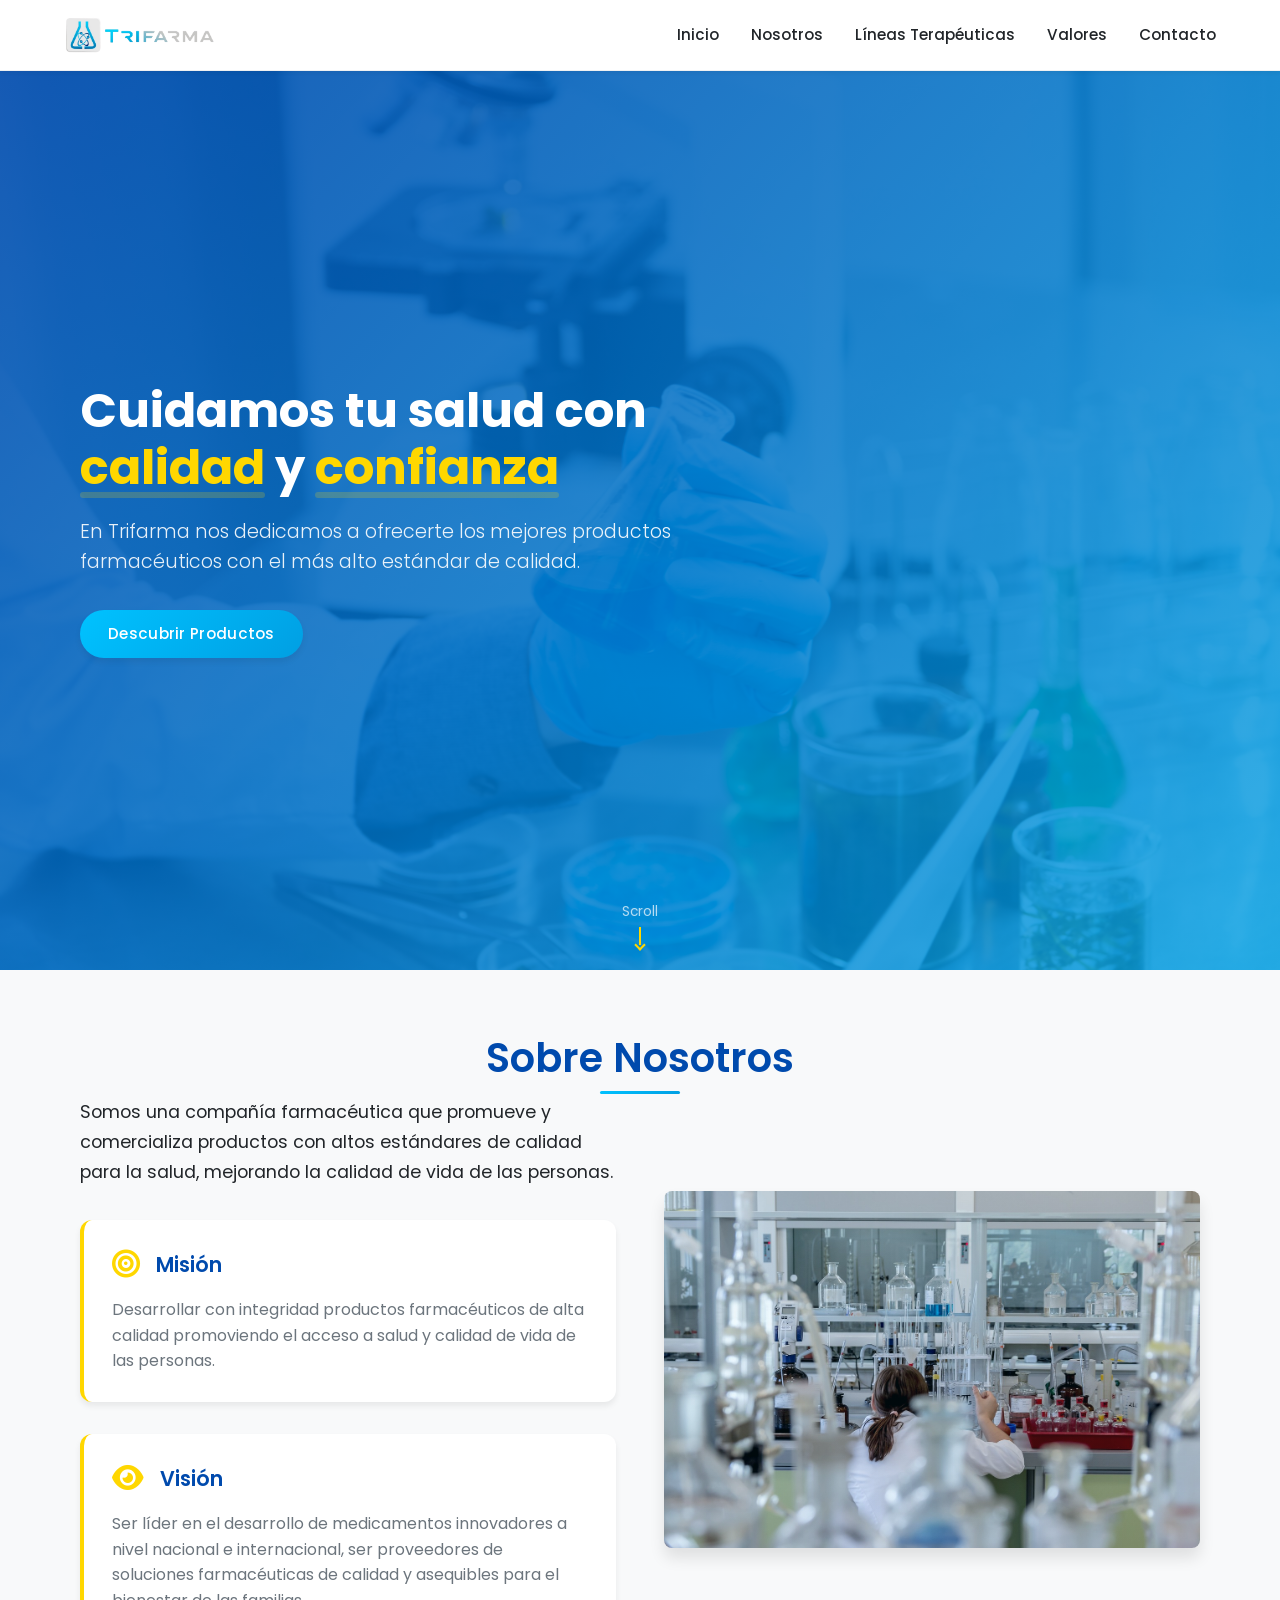
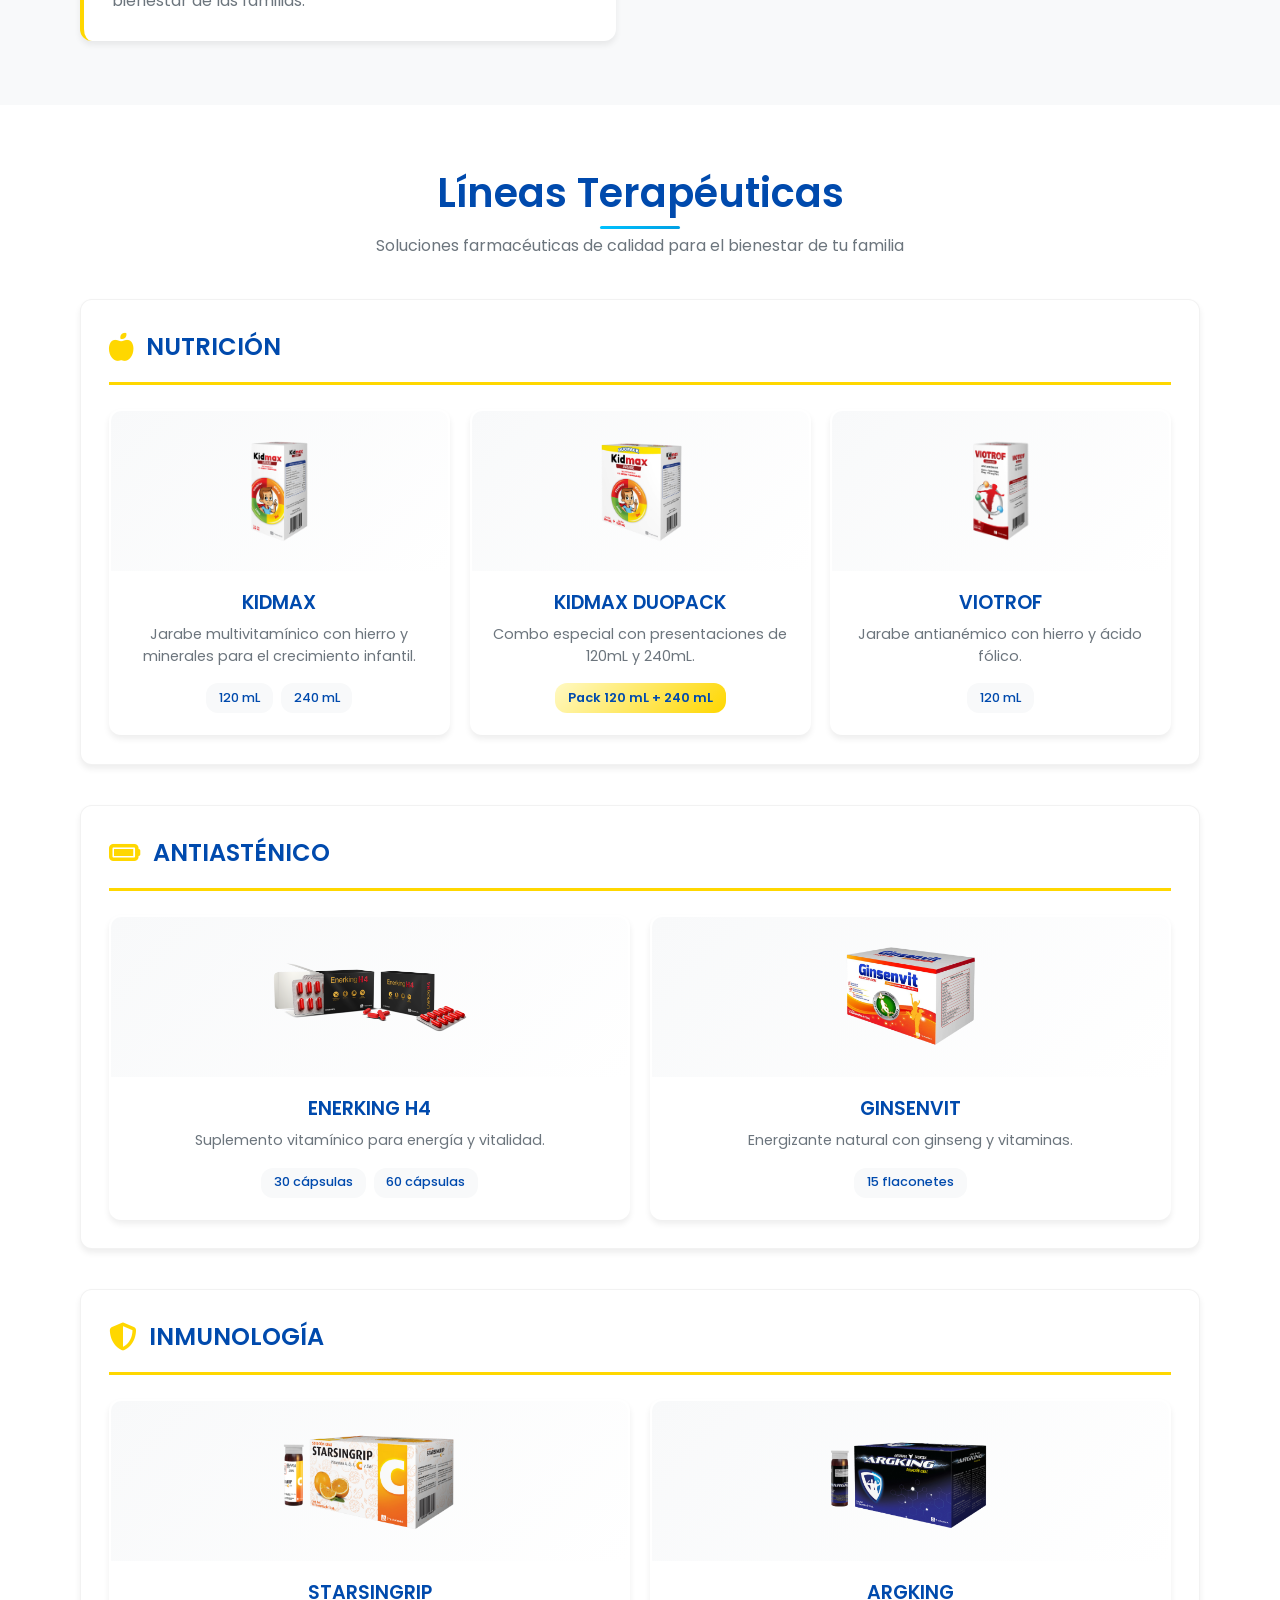
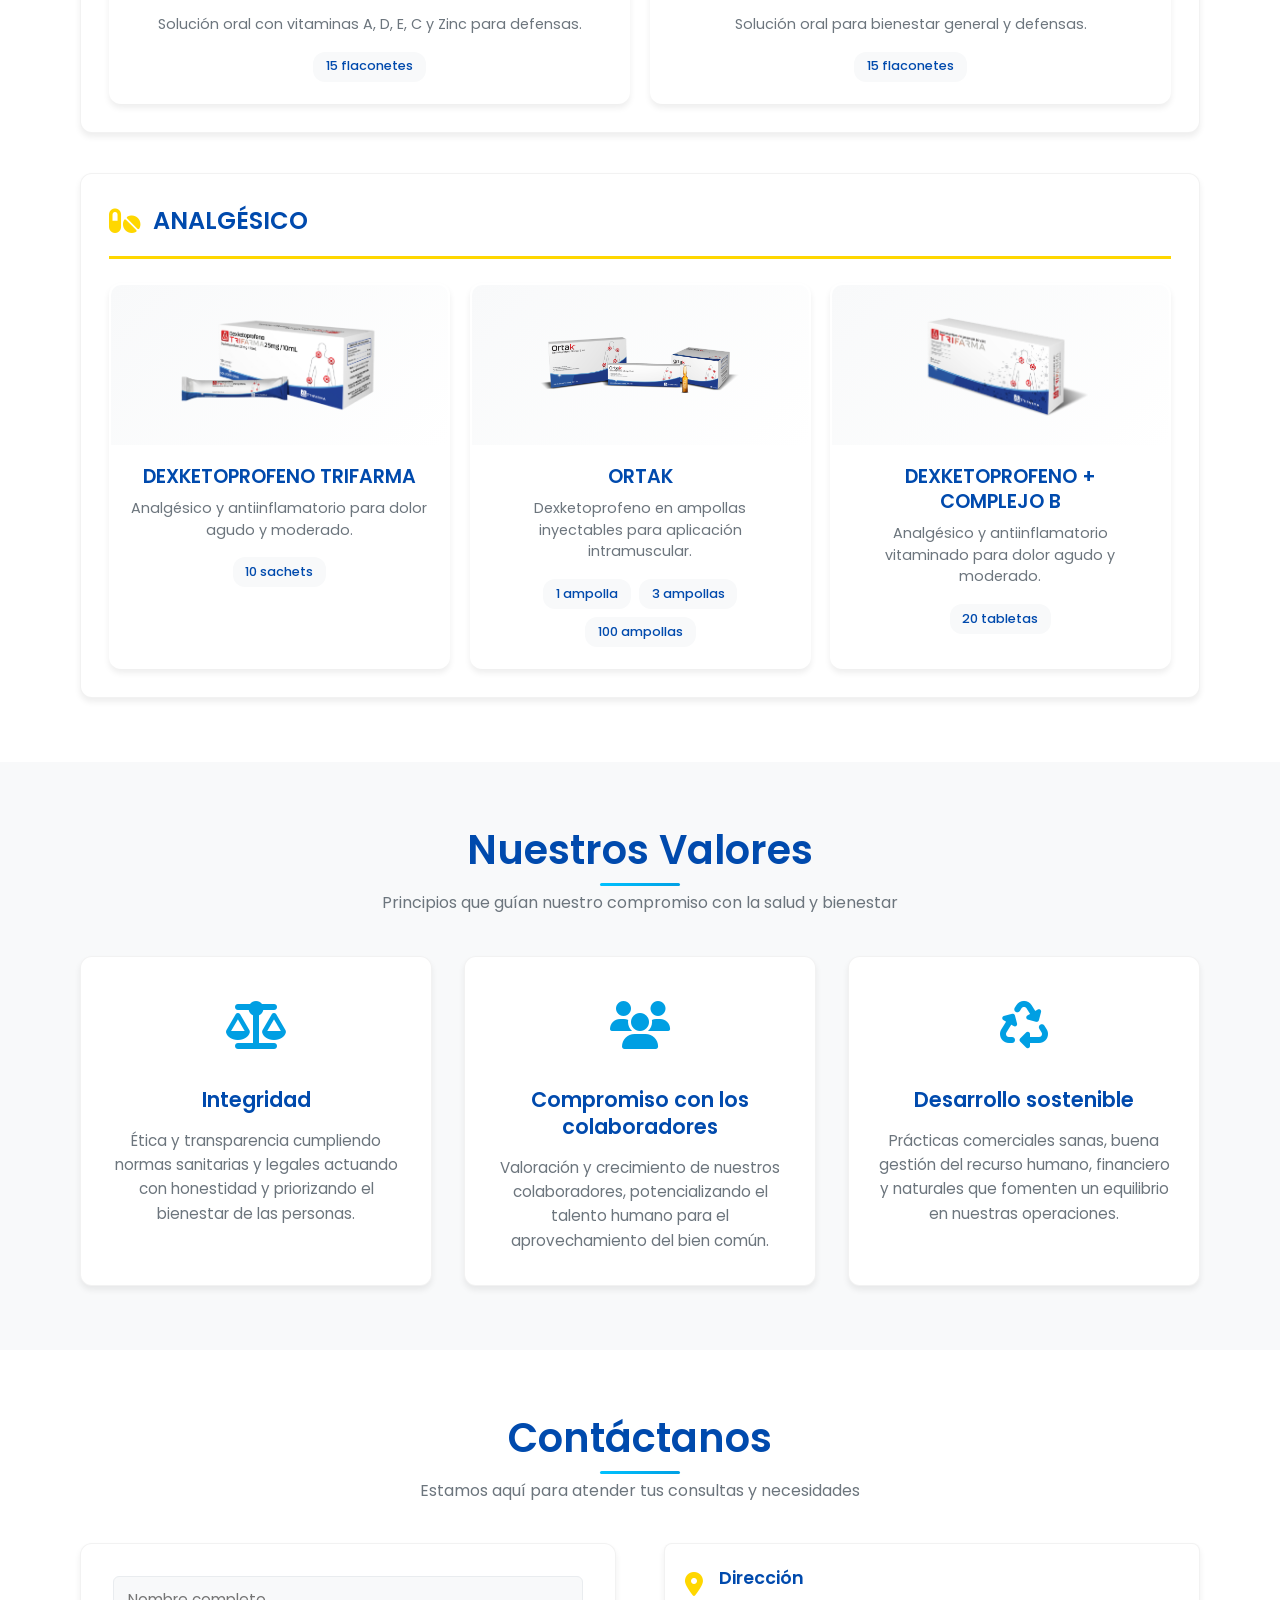
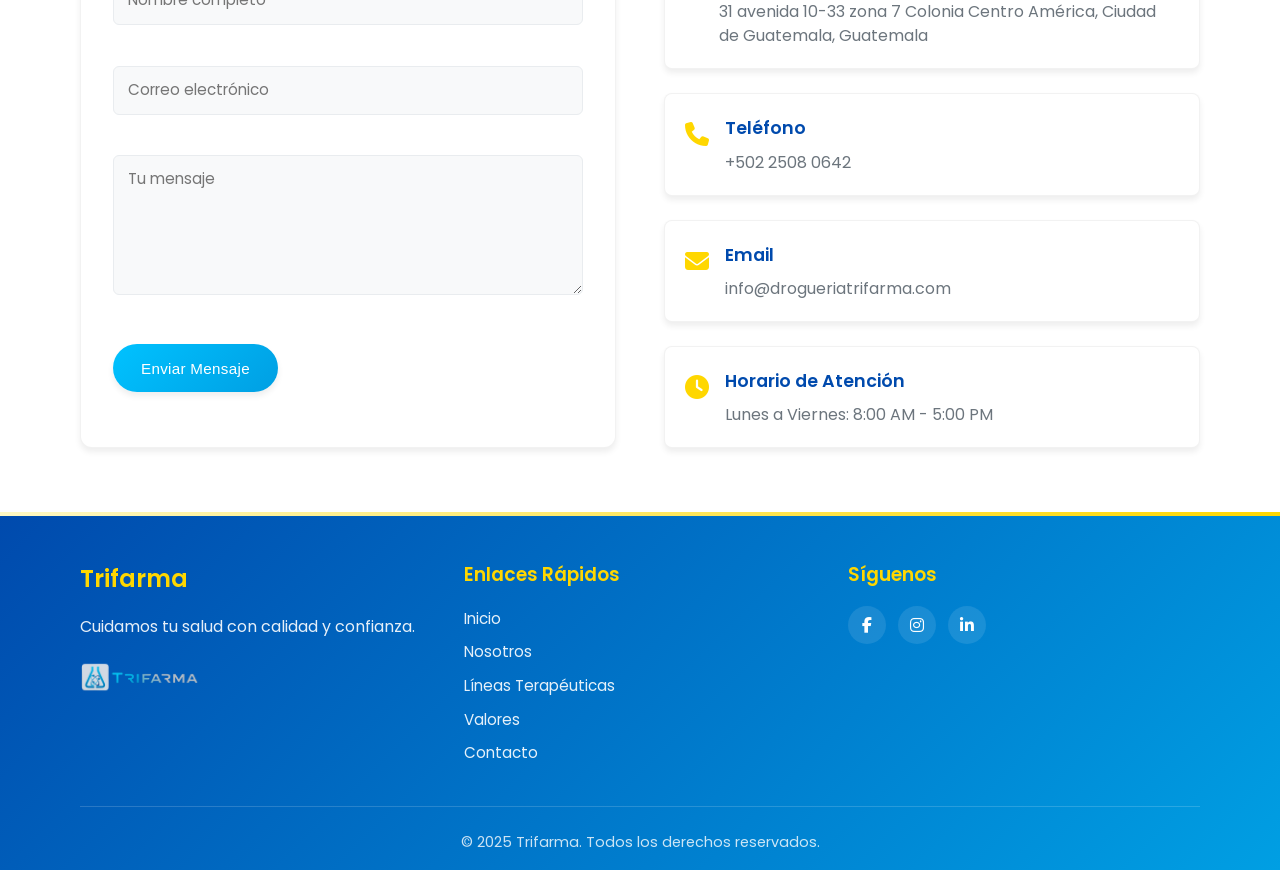
==== commit eab256e0: "[UPDATE] Se actualizaron los nombres de productos a mayusc." ====
--- a/index.html
+++ b/index.html
@@ -176,7 +176,7 @@
                         <div class="categoria-header">
                             <div class="categoria-titulo">
                                 <i class="fas fa-apple-alt categoria-icono" aria-hidden="true"></i>
-                                Nutrición
+                                NUTRICIÓN
                             </div>
                         </div>
                         <div class="productos-grid">
@@ -185,7 +185,7 @@
                                     <img src="./img/kidmax.png" alt="Kidmax - Jarabe multivitamínico infantil" loading="lazy" width="200" height="200">
                                 </div>
                                 <div class="producto-info">
-                                    <h3 class="producto-nombre">Kidmax</h3>
+                                    <h3 class="producto-nombre">KIDMAX</h3>
                                     <p class="producto-descripcion">Jarabe multivitamínico con hierro y minerales para el
                                         crecimiento infantil.</p>
                                     <div class="producto-presentaciones">
@@ -200,7 +200,7 @@
                                     <img src="./img/duopack.png" alt="Kidmax Duopack - Combo especial" loading="lazy" width="200" height="200">
                                 </div>
                                 <div class="producto-info">
-                                    <h3 class="producto-nombre">Kidmax Duopack</h3>
+                                    <h3 class="producto-nombre">KIDMAX DUOPACK</h3>
                                     <p class="producto-descripcion">Combo especial con presentaciones de 120mL y 240mL.</p>
                                     <div class="producto-presentaciones">
                                         <span class="presentacion destacada">Pack 120 mL + 240 mL</span>
@@ -213,7 +213,7 @@
                                     <img src="./img/viotrof.png" alt="Viotrof - Jarabe antianémico" loading="lazy" width="200" height="200">
                                 </div>
                                 <div class="producto-info">
-                                    <h3 class="producto-nombre">Viotrof</h3>
+                                    <h3 class="producto-nombre">VIOTROF</h3>
                                     <p class="producto-descripcion">Jarabe antianémico con hierro y ácido fólico.</p>
                                     <div class="producto-presentaciones">
                                         <span class="presentacion">120 mL</span>
@@ -228,7 +228,7 @@
                         <div class="categoria-header">
                             <div class="categoria-titulo">
                                 <i class="fas fa-battery-full categoria-icono" aria-hidden="true"></i>
-                                Antiasténico
+                                ANTIASTÉNICO
                             </div>
                         </div>
                         <div class="productos-grid">
@@ -237,7 +237,7 @@
                                     <img src="./img/enerking.png" alt="Enerking - Suplemento vitamínico" loading="lazy" width="200" height="200">
                                 </div>
                                 <div class="producto-info">
-                                    <h3 class="producto-nombre">Enerking</h3>
+                                    <h3 class="producto-nombre">ENERKING H4</h3>
                                     <p class="producto-descripcion">Suplemento vitamínico para energía y vitalidad.</p>
                                     <div class="producto-presentaciones">
                                         <span class="presentacion">30 cápsulas</span>
@@ -251,7 +251,7 @@
                                     <img src="./img/ginsenvit.png" alt="Ginsenvit - Energizante natural" loading="lazy" width="200" height="200">
                                 </div>
                                 <div class="producto-info">
-                                    <h3 class="producto-nombre">Ginsenvit</h3>
+                                    <h3 class="producto-nombre">GINSENVIT</h3>
                                     <p class="producto-descripcion">Energizante natural con ginseng y vitaminas.</p>
                                     <div class="producto-presentaciones">
                                         <span class="presentacion">15 flaconetes</span>
@@ -266,7 +266,7 @@
                         <div class="categoria-header">
                             <div class="categoria-titulo">
                                 <i class="fas fa-shield-alt categoria-icono" aria-hidden="true"></i>
-                                Inmunología
+                                INMUNOLOGÍA
                             </div>
                         </div>
                         <div class="productos-grid">
@@ -275,7 +275,7 @@
                                     <img src="./img/starsingrip.png" alt="Starsingrip - Solución inmunológica" loading="lazy" width="200" height="200">
                                 </div>
                                 <div class="producto-info">
-                                    <h3 class="producto-nombre">Starsingrip</h3>
+                                    <h3 class="producto-nombre">STARSINGRIP</h3>
                                     <p class="producto-descripcion">Solución oral con vitaminas A, D, E, C y Zinc para
                                         defensas.</p>
                                     <div class="producto-presentaciones">
@@ -289,7 +289,7 @@
                                     <img src="./img/argking.png" alt="Argking - Solución para bienestar" loading="lazy" width="200" height="200">
                                 </div>
                                 <div class="producto-info">
-                                    <h3 class="producto-nombre">Argking</h3>
+                                    <h3 class="producto-nombre">ARGKING</h3>
                                     <p class="producto-descripcion">Solución oral para bienestar general y defensas.</p>
                                     <div class="producto-presentaciones">
                                         <span class="presentacion">15 flaconetes</span>
@@ -304,7 +304,7 @@
                         <div class="categoria-header">
                             <div class="categoria-titulo">
                                 <i class="fas fa-pills categoria-icono" aria-hidden="true"></i>
-                                Analgésico
+                                ANALGÉSICO
                             </div>
                         </div>
                         <div class="productos-grid">
@@ -313,7 +313,7 @@
                                     <img src="./img/dexketoprofeno.png" alt="Dexketoprofeno - Analgésico y antiinflamatorio" loading="lazy" width="200" height="200">
                                 </div>
                                 <div class="producto-info">
-                                    <h3 class="producto-nombre">Dexketoprofeno</h3>
+                                    <h3 class="producto-nombre">DEXKETOPROFENO TRIFARMA</h3>
                                     <p class="producto-descripcion">Analgésico y antiinflamatorio para dolor agudo y
                                         moderado.</p>
                                     <div class="producto-presentaciones">
@@ -327,7 +327,7 @@
                                     <img src="./img/ortak.png" alt="Ortak - Inyectable analgésico" loading="lazy" width="200" height="200">
                                 </div>
                                 <div class="producto-info">
-                                    <h3 class="producto-nombre">Ortak</h3>
+                                    <h3 class="producto-nombre">ORTAK</h3>
                                     <p class="producto-descripcion">Dexketoprofeno en ampollas inyectables para aplicación
                                         intramuscular.</p>
                                     <div class="producto-presentaciones">
@@ -343,7 +343,7 @@
                                     <img src="./img/dexketoprofeno-vitaminado.png" alt="Dexketoprofeno + Complejo B - Analgésico vitaminado" loading="lazy" width="200" height="200">
                                 </div>
                                 <div class="producto-info">
-                                    <h3 class="producto-nombre">Dexketoprofeno + Complejo B</h3>
+                                    <h3 class="producto-nombre">DEXKETOPROFENO + COMPLEJO B</h3>
                                     <p class="producto-descripcion">Analgésico y antiinflamatorio vitaminado para dolor
                                         agudo y moderado.</p>
                                     <div class="producto-presentaciones">
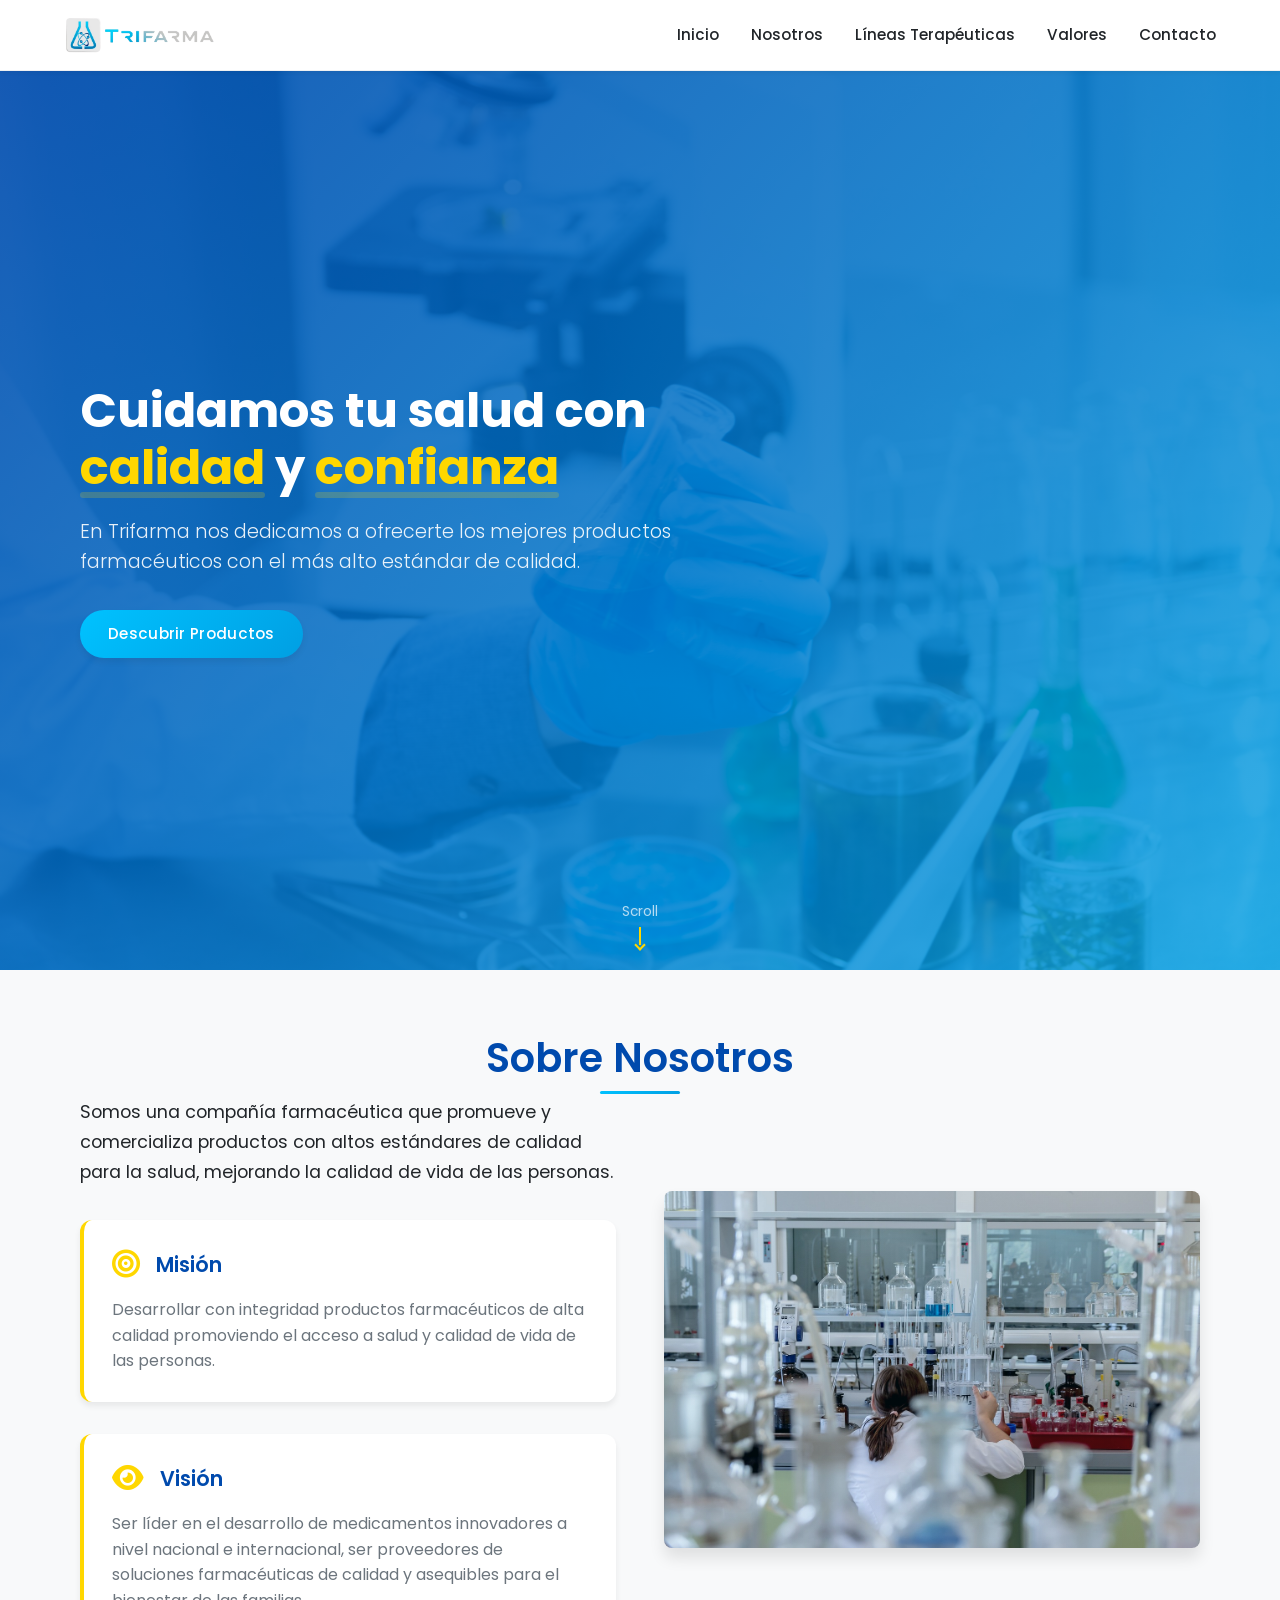
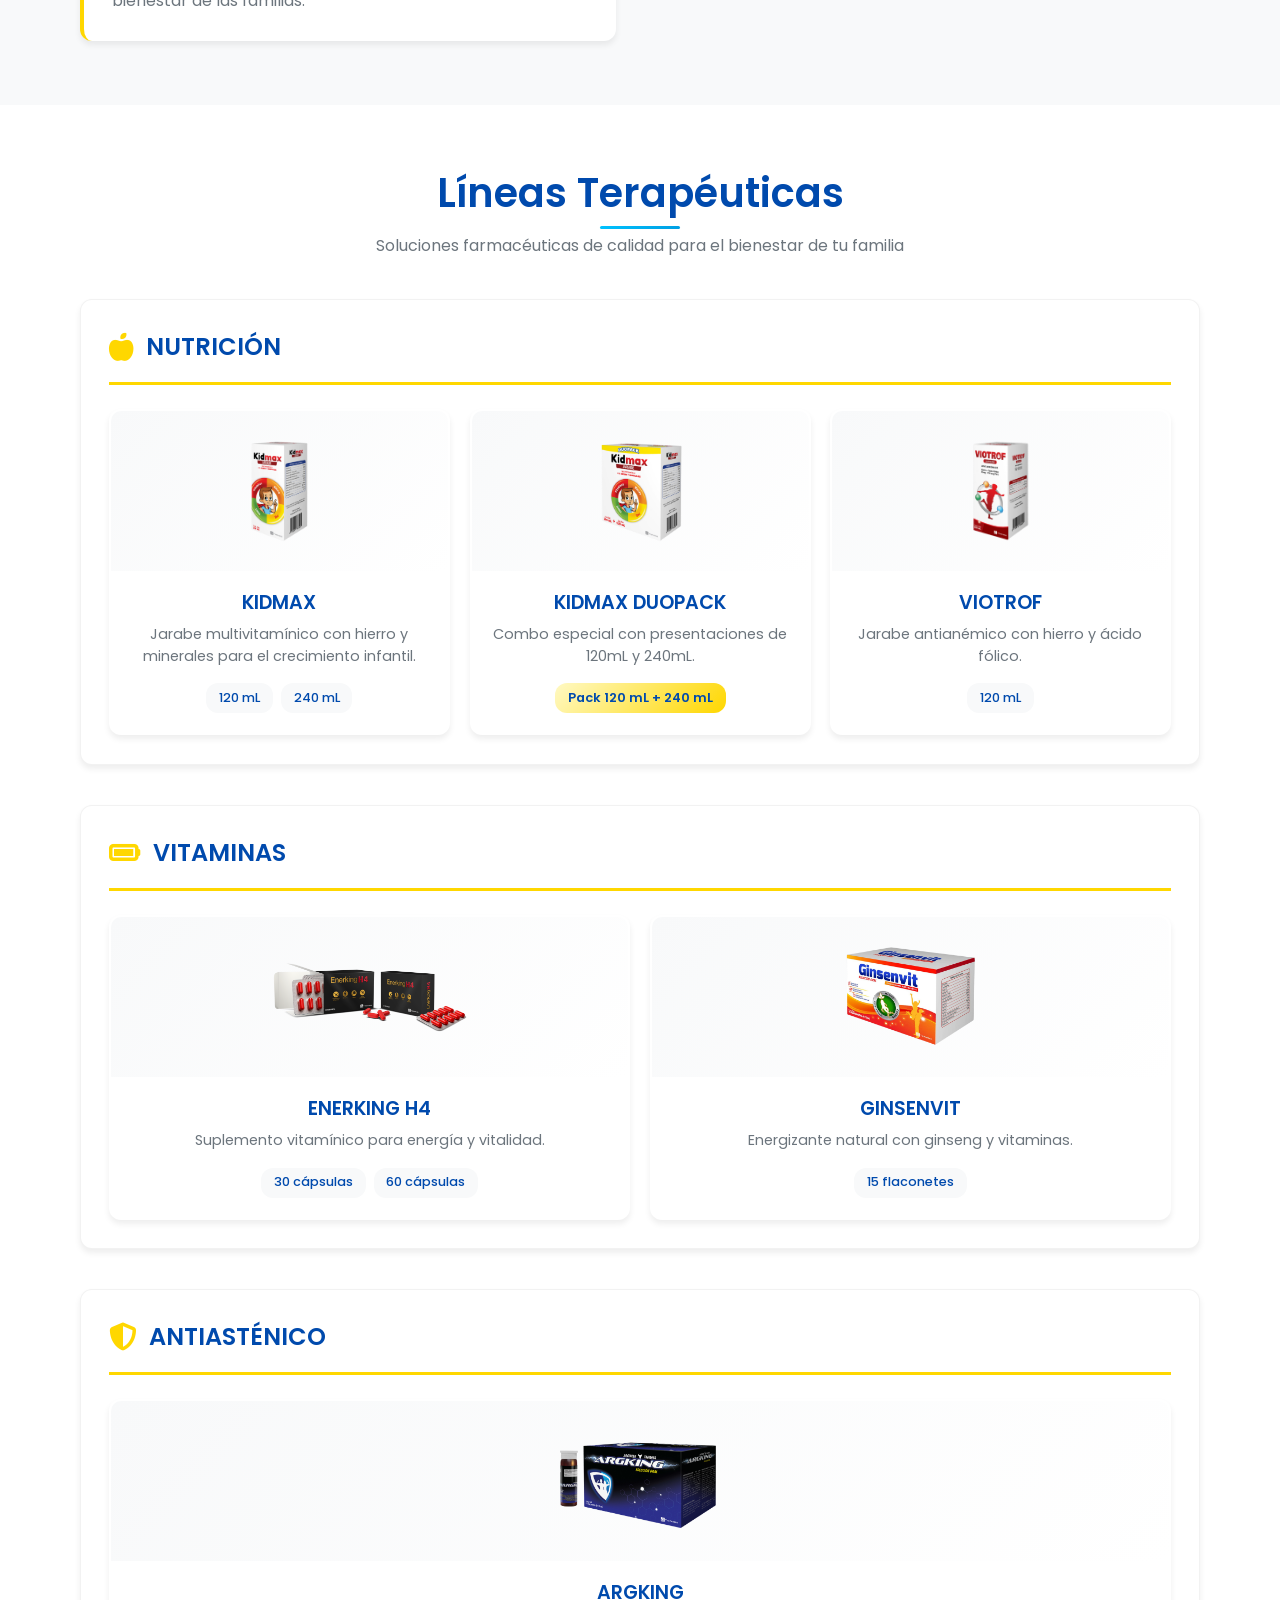
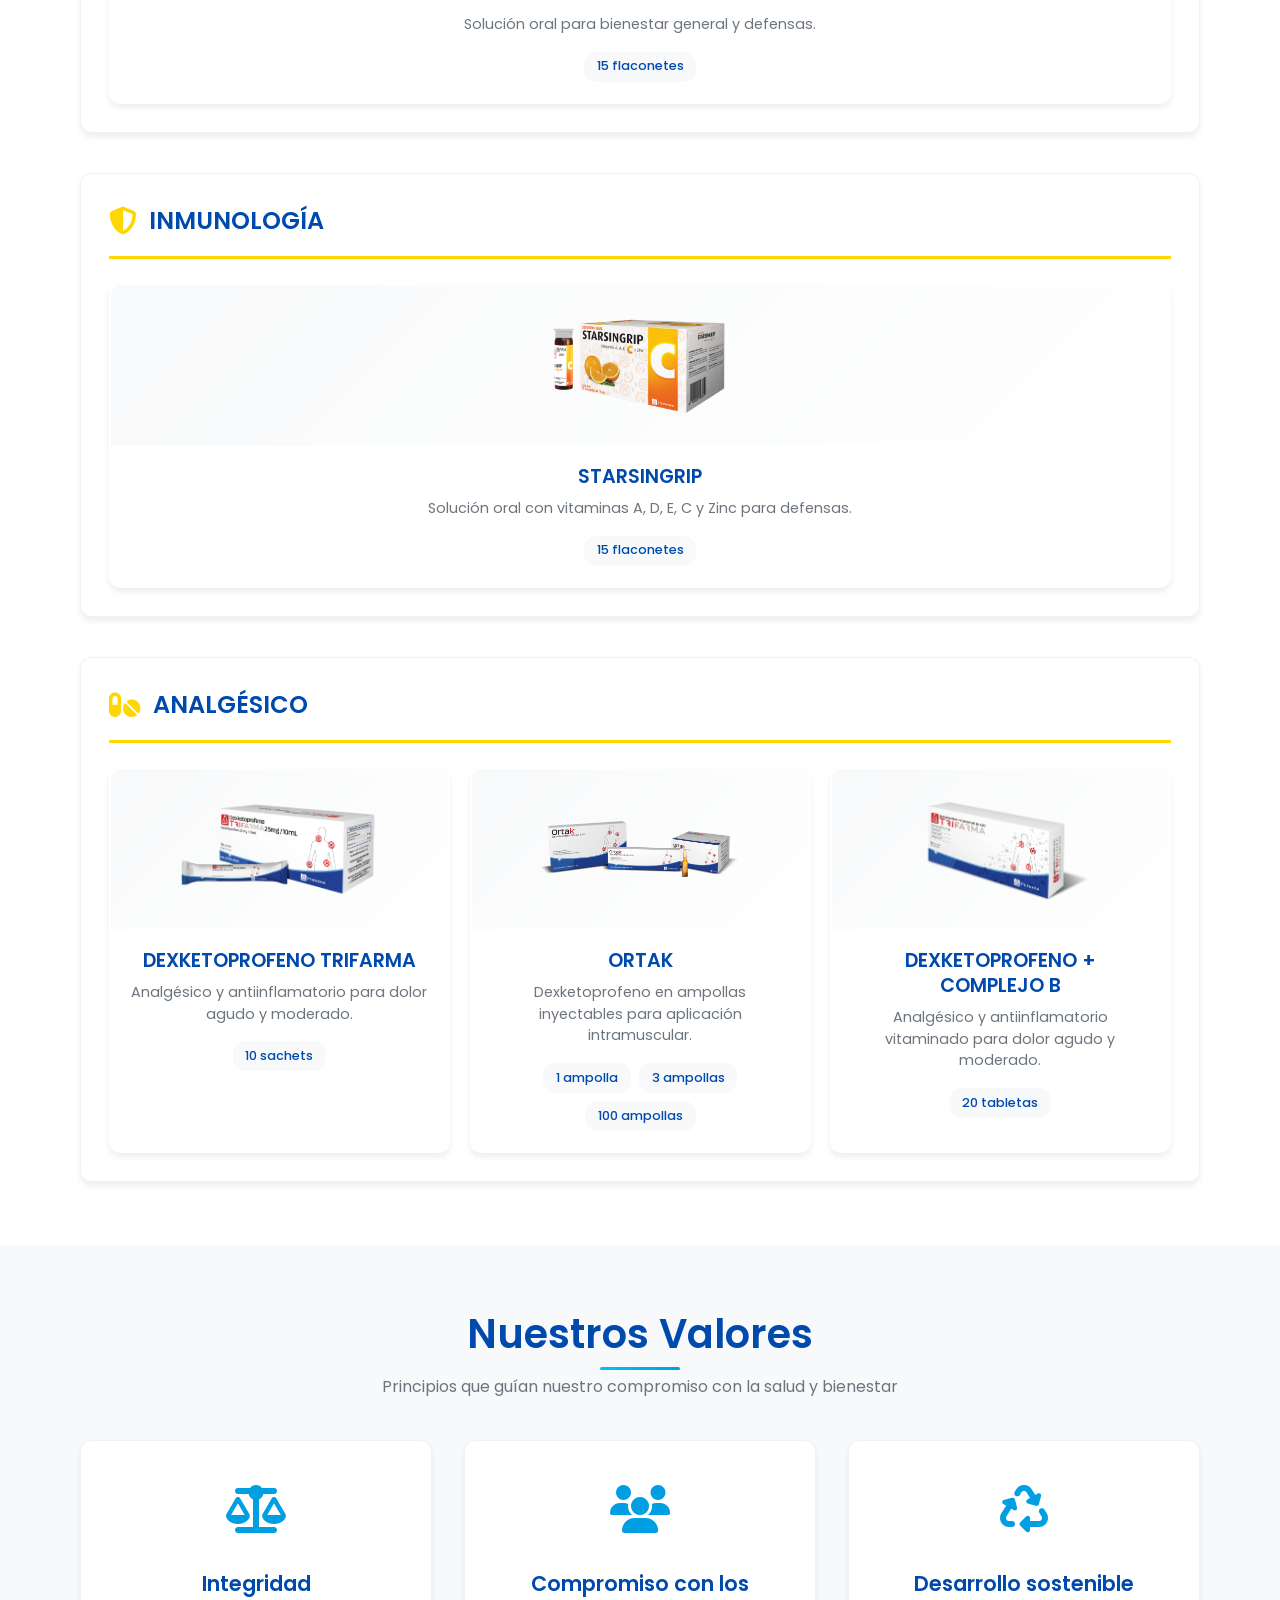
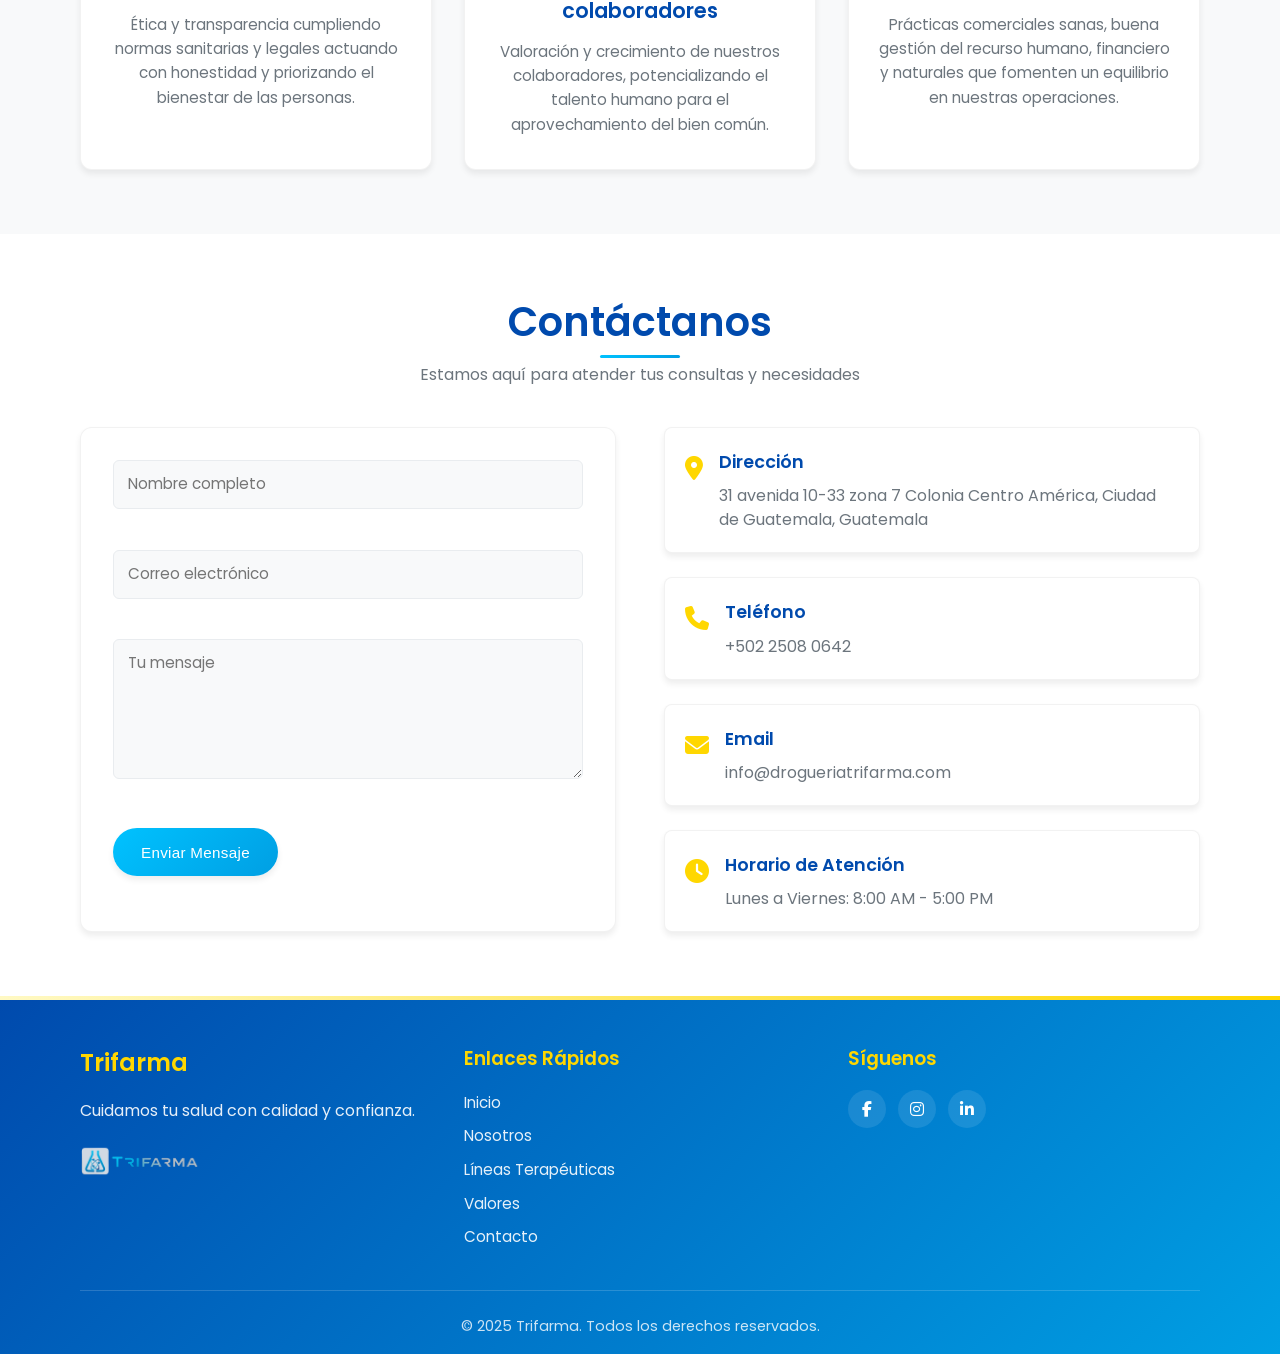
==== commit dc812740: "ADD: Se agregaron cambios a descripción de productos" ====
--- a/index.html
+++ b/index.html
@@ -228,7 +228,7 @@
                         <div class="categoria-header">
                             <div class="categoria-titulo">
                                 <i class="fas fa-battery-full categoria-icono" aria-hidden="true"></i>
-                                ANTIASTÉNICO
+                                VITAMINAS
                             </div>
                         </div>
                         <div class="productos-grid">
@@ -253,6 +253,30 @@
                                 <div class="producto-info">
                                     <h3 class="producto-nombre">GINSENVIT</h3>
                                     <p class="producto-descripcion">Energizante natural con ginseng y vitaminas.</p>
+                                    <div class="producto-presentaciones">
+                                        <span class="presentacion">15 flaconetes</span>
+                                    </div>
+                                </div>
+                            </div>
+                        </div>
+                    </div>
+
+                    <!-- Línea: Vitaminas -->
+                    <div class="categoria">
+                        <div class="categoria-header">
+                            <div class="categoria-titulo">
+                                <i class="fas fa-shield-alt categoria-icono" aria-hidden="true"></i>
+                                ANTIASTÉNICO
+                            </div>
+                        </div>
+                        <div class="productos-grid">
+                            <div class="producto-card" data-producto="argking" tabindex="0">
+                                <div class="producto-imagen">
+                                    <img src="./img/argking.png" alt="Argking - Solución para bienestar" loading="lazy" width="200" height="200">
+                                </div>
+                                <div class="producto-info">
+                                    <h3 class="producto-nombre">ARGKING</h3>
+                                    <p class="producto-descripcion">Solución oral para bienestar general y defensas.</p>
                                     <div class="producto-presentaciones">
                                         <span class="presentacion">15 flaconetes</span>
                                     </div>
@@ -284,18 +308,6 @@
                                 </div>
                             </div>
 
-                            <div class="producto-card" data-producto="argking" tabindex="0">
-                                <div class="producto-imagen">
-                                    <img src="./img/argking.png" alt="Argking - Solución para bienestar" loading="lazy" width="200" height="200">
-                                </div>
-                                <div class="producto-info">
-                                    <h3 class="producto-nombre">ARGKING</h3>
-                                    <p class="producto-descripcion">Solución oral para bienestar general y defensas.</p>
-                                    <div class="producto-presentaciones">
-                                        <span class="presentacion">15 flaconetes</span>
-                                    </div>
-                                </div>
-                            </div>
                         </div>
                     </div>
 
--- a/styles.css
+++ b/styles.css
@@ -1359,4 +1359,147 @@
     color: #fff !important;
     box-shadow: none !important;
   }
+}
+
+/* ===== OPTIMIZACIÓN ESPECÍFICA PARA MODAL EN MÓVILES ===== */
+@media (max-width: 768px) {
+  .modal {
+    padding: 0;
+    align-items: flex-end;
+    background: rgba(0, 0, 0, 0);
+    transition: background-color 0.3s ease;
+  }
+  
+  .modal.active {
+    background: rgba(0, 0, 0, 0.7);
+  }
+  
+  .modal-content {
+    width: 100%;
+    max-width: 100%;
+    max-height: 90vh;
+    border-radius: 20px 20px 0 0;
+    grid-template-columns: 1fr;
+    grid-template-rows: auto 1fr;
+    transform: translateY(100%);
+    transition: transform 0.4s cubic-bezier(0.25, 0.46, 0.45, 0.94);
+  }
+  
+  .modal.active .modal-content {
+    transform: translateY(0);
+  }
+  
+  .modal-imagen {
+    padding: 1.5rem;
+    max-height: 200px;
+    min-height: 150px;
+    order: 1;
+    background: linear-gradient(135deg, var(--color-gris-claro), var(--color-blanco));
+  }
+  
+  .modal-imagen img {
+    max-height: 120px;
+    max-width: 80%;
+    transform: scale(0.9);
+    transition: transform 0.3s ease 0.1s;
+  }
+  
+  .modal.active .modal-imagen img {
+    transform: scale(1);
+  }
+  
+  .modal-info {
+    padding: 1.5rem;
+    order: 2;
+    max-height: calc(90vh - 200px);
+    overflow-y: auto;
+    -webkit-overflow-scrolling: touch;
+    position: relative;
+  }
+  
+  .modal-close {
+    top: 0.75rem;
+    right: 0.75rem;
+    background: rgba(0, 0, 0, 0.7);
+    color: white;
+    width: 32px;
+    height: 32px;
+    font-size: 1rem;
+    border: 2px solid white;
+  }
+  
+  .modal-close:hover {
+    background: var(--color-error);
+    transform: scale(1.05) rotate(90deg);
+  }
+  
+  .modal-nombre {
+    font-size: 1.4rem;
+    margin-bottom: 0.5rem;
+    padding-right: 40px;
+    line-height: 1.3;
+  }
+  
+  .modal-tipo {
+    font-size: 0.85rem;
+    margin-bottom: 1rem;
+    letter-spacing: 0.5px;
+  }
+  
+  .modal-descripcion {
+    font-size: 0.9rem;
+    margin-bottom: 1rem;
+    line-height: 1.5;
+  }
+  
+  .modal-presentaciones {
+    gap: 0.5rem;
+    margin-bottom: 1rem;
+  }
+  
+  .modal-presentacion {
+    padding: 0.5rem 1rem;
+    font-size: 0.8rem;
+  }
+  
+  .modal-beneficios {
+    padding: 1rem;
+    margin-top: 0.5rem;
+  }
+  
+  .beneficios-titulo {
+    font-size: 1rem;
+    margin-bottom: 0.5rem;
+  }
+  
+  .beneficios-lista li {
+    font-size: 0.85rem;
+    padding: 0.3rem 0;
+    padding-left: 1.25rem;
+    line-height: 1.4;
+  }
+}
+
+/* Mejoras adicionales para móviles muy pequeños */
+@media (max-width: 360px) {
+  .modal-info {
+    padding: 1.25rem;
+  }
+  
+  .modal-nombre {
+    font-size: 1.3rem;
+  }
+  
+  .modal-imagen {
+    max-height: 180px;
+    padding: 1rem;
+  }
+  
+  .modal-imagen img {
+    max-height: 100px;
+  }
+  
+  .modal-beneficios {
+    padding: 0.75rem;
+  }
 }
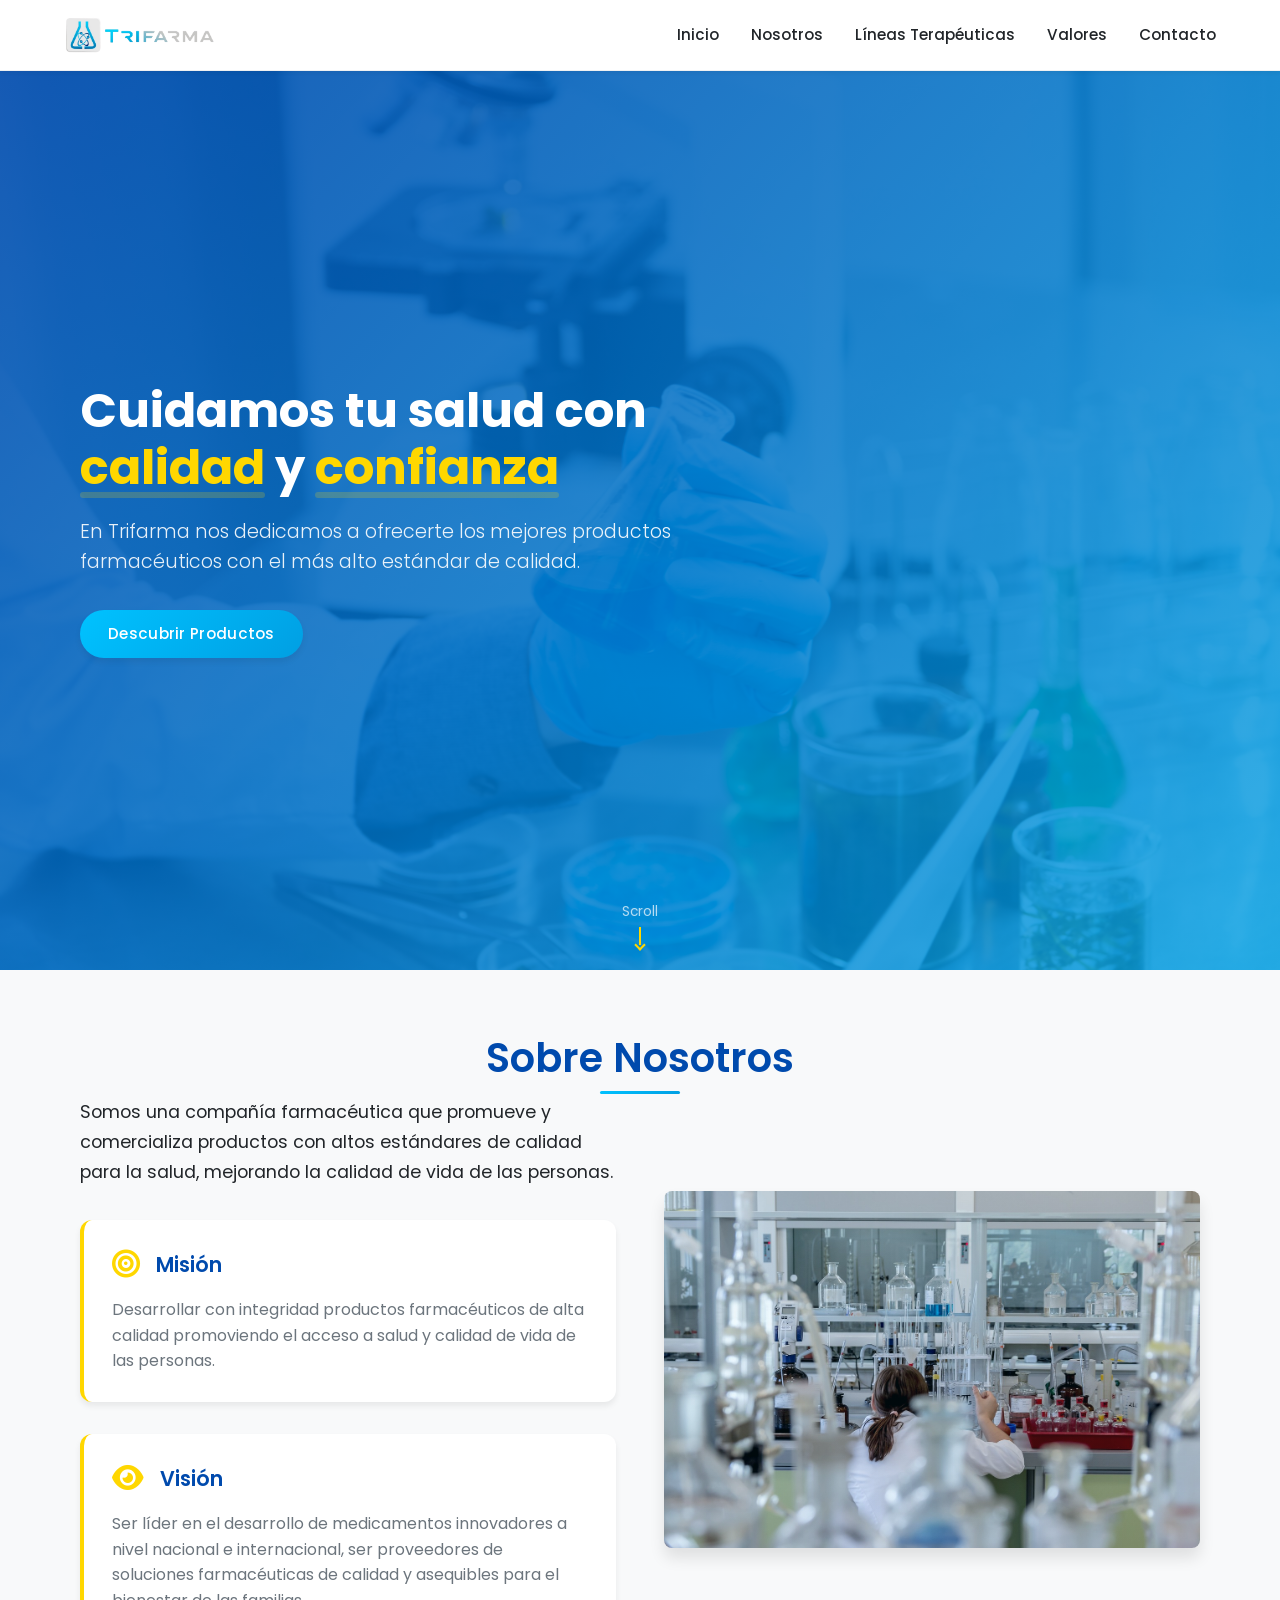
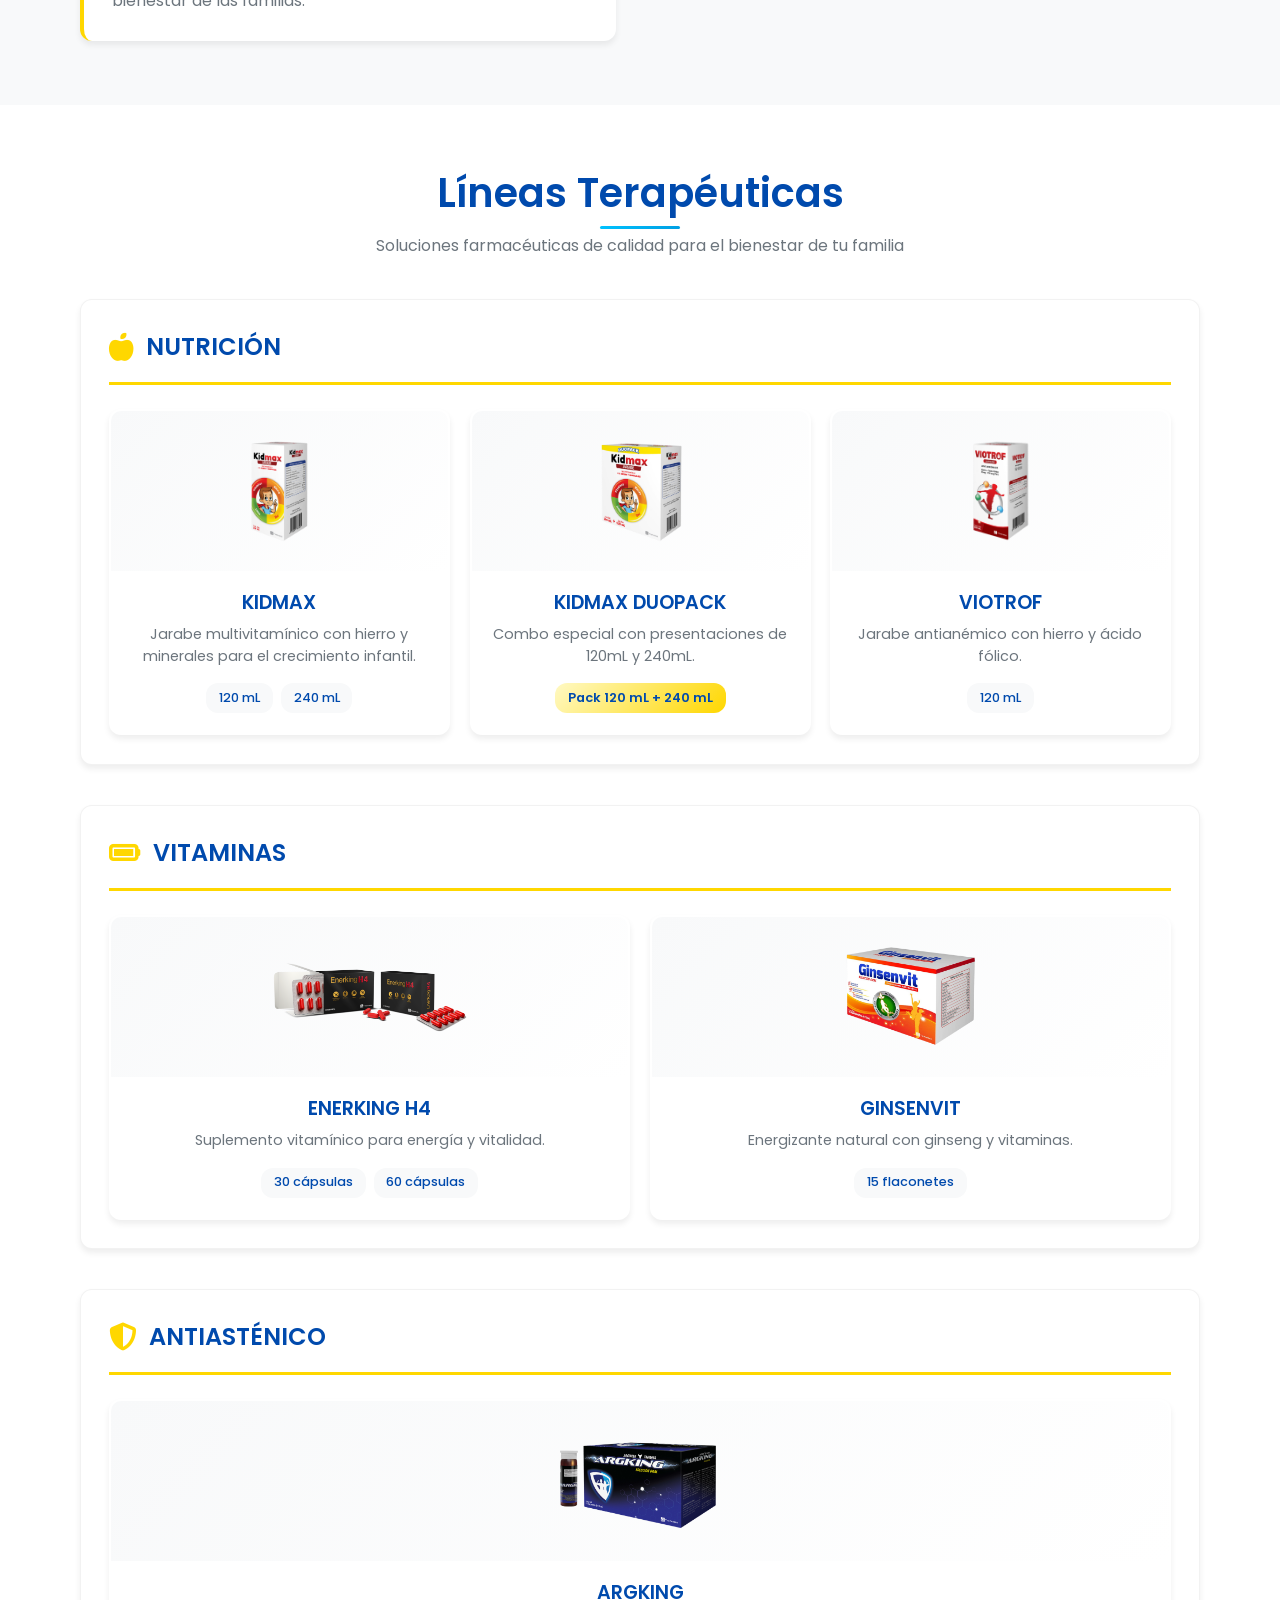
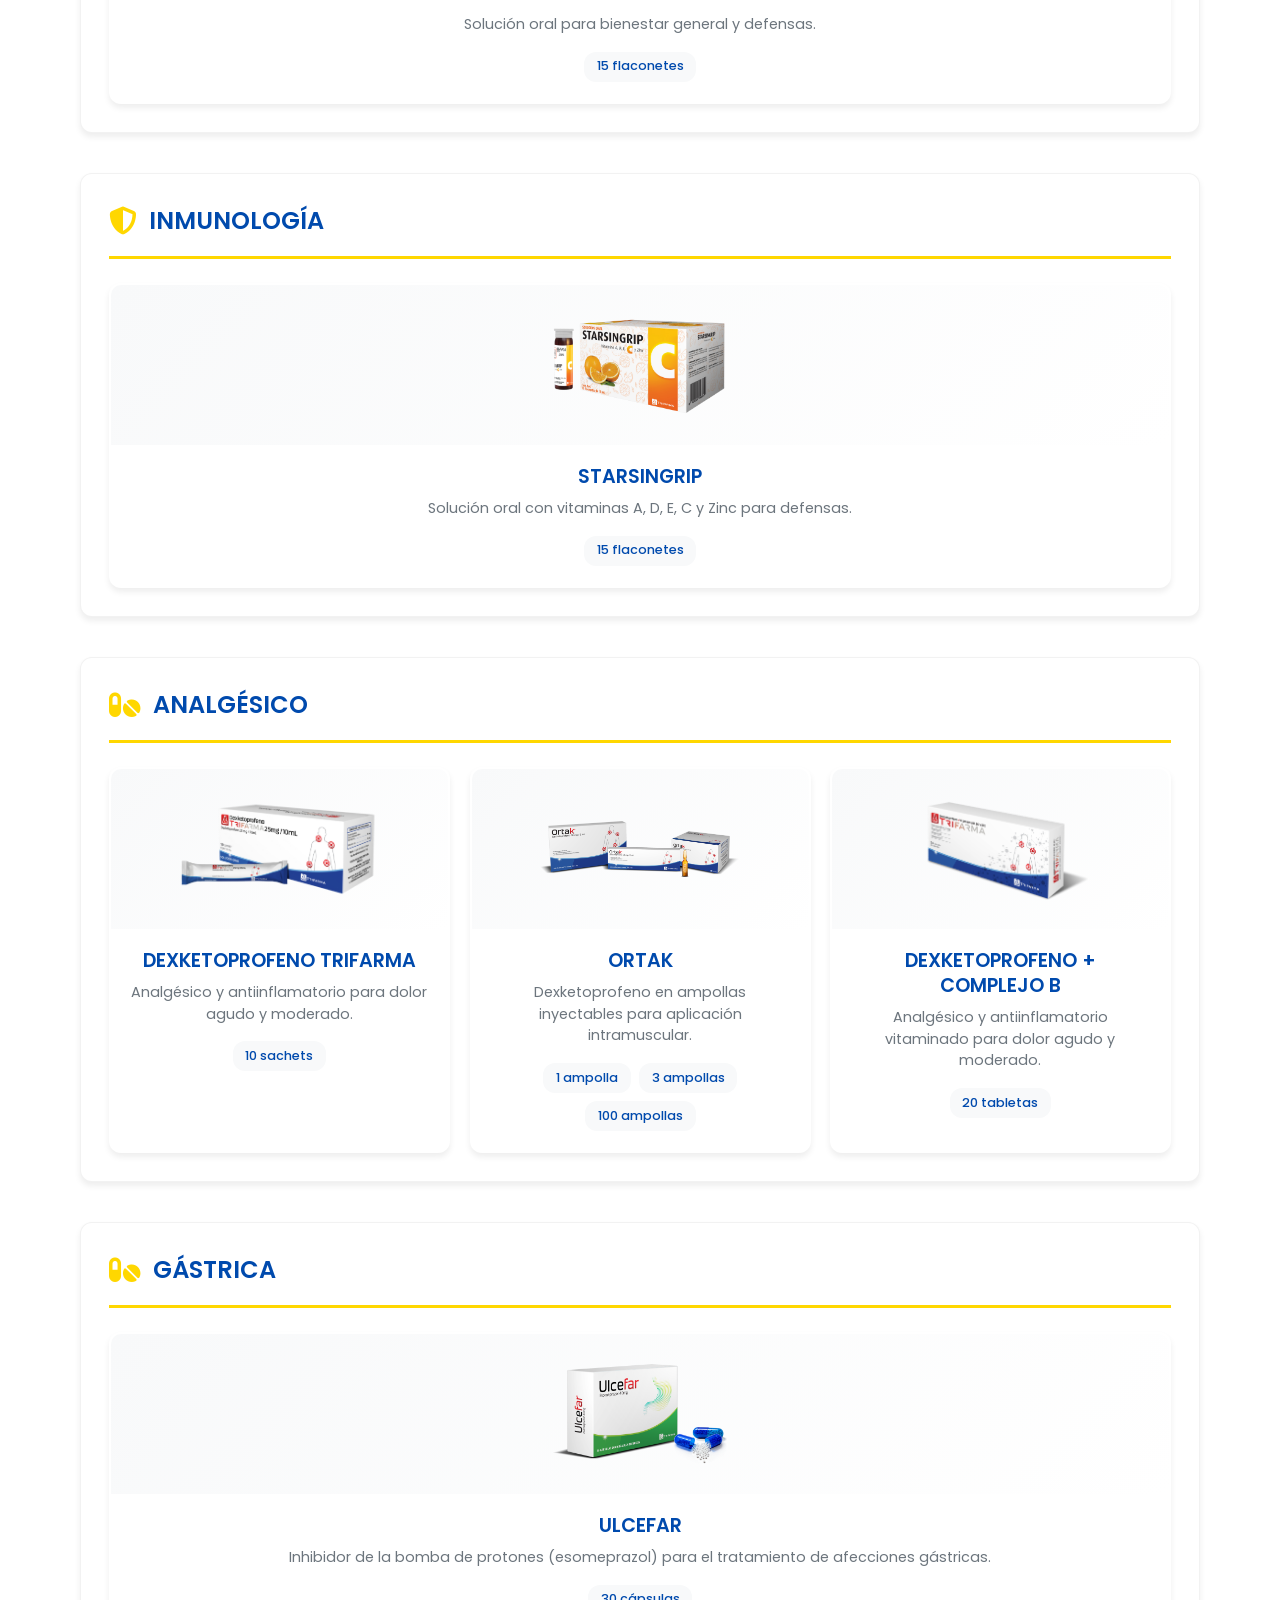
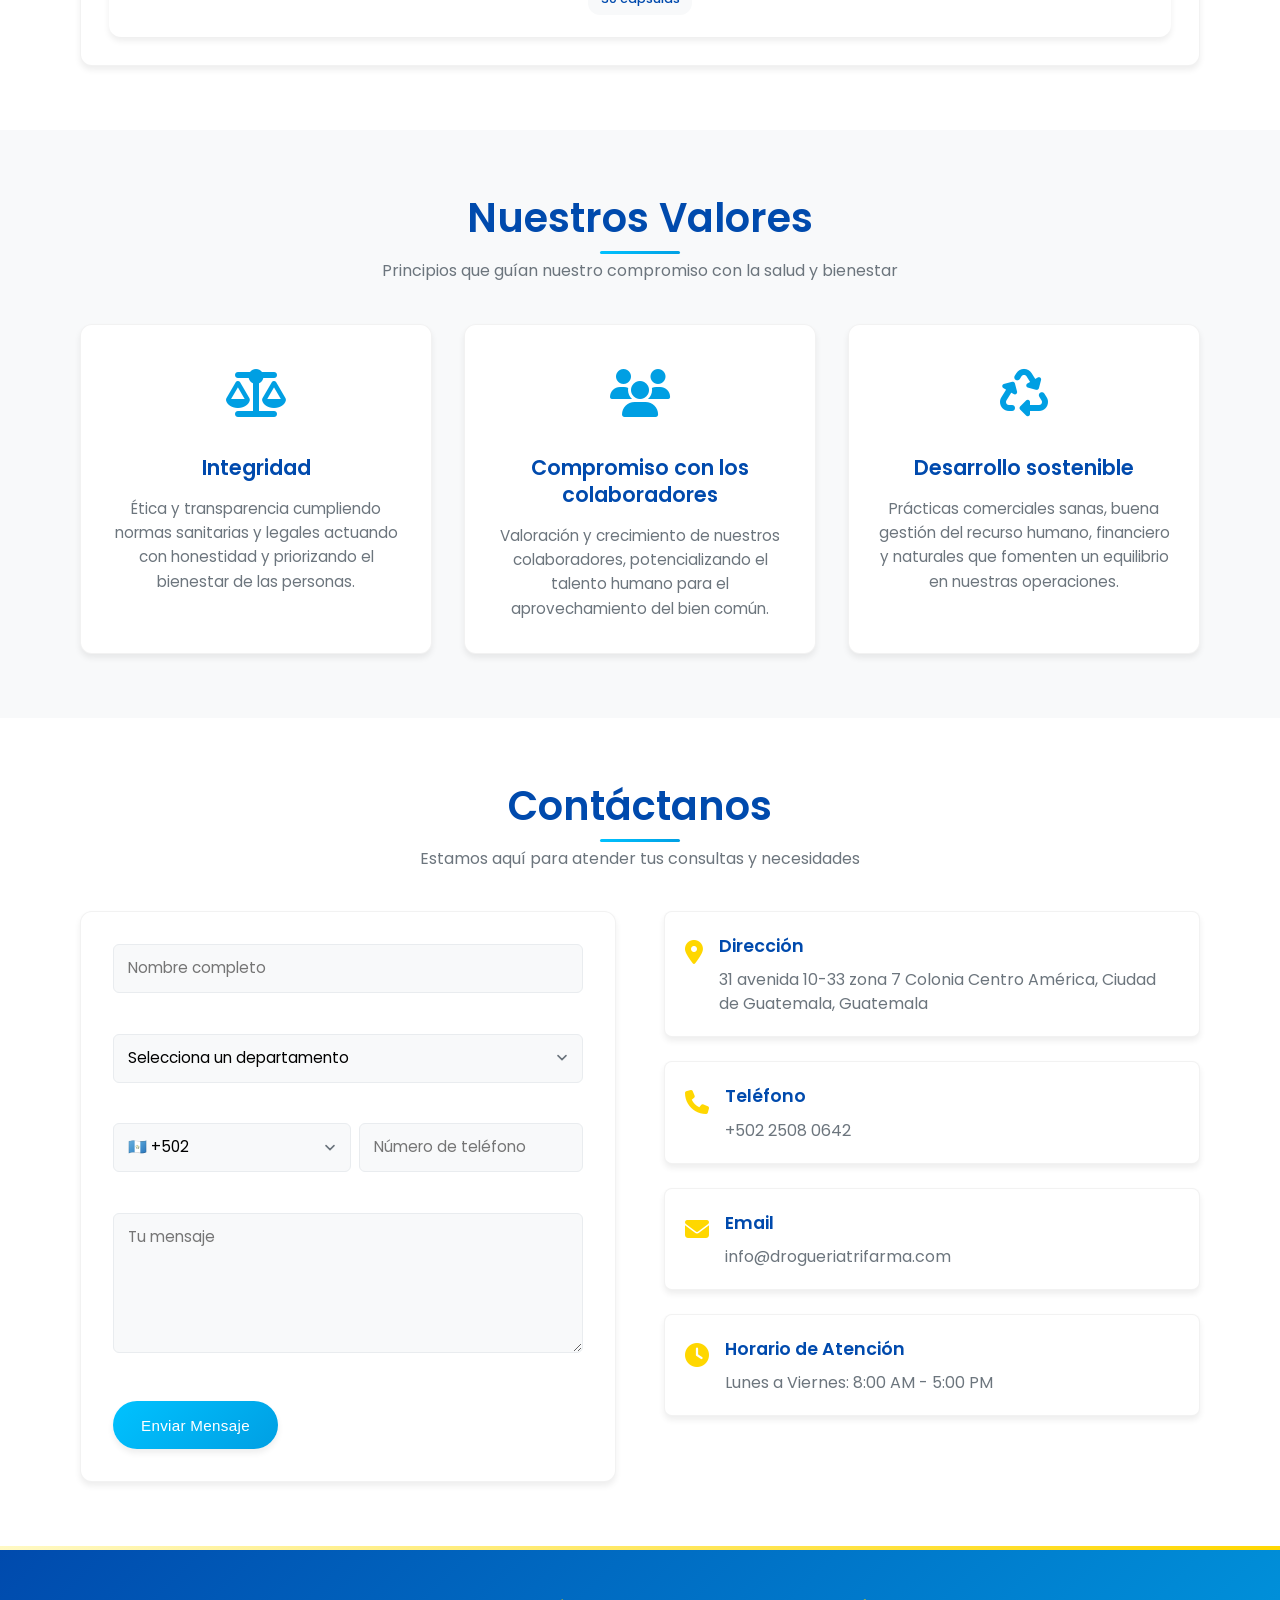
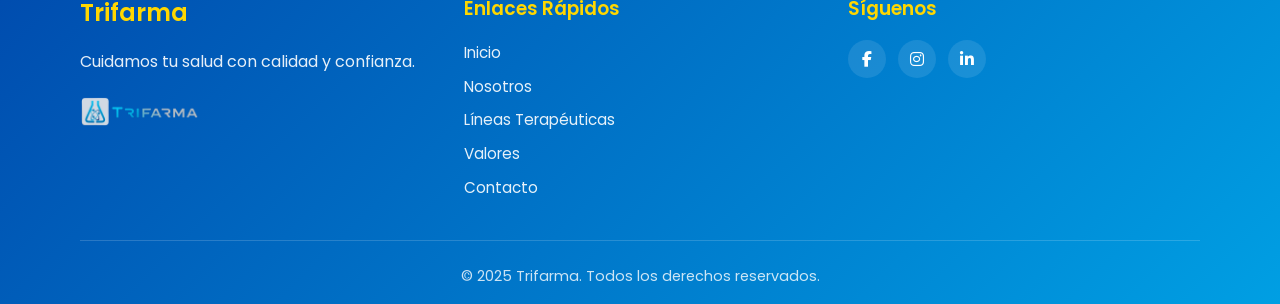
==== commit 2362971d: "ADD: Se agregó campo de teléfono y producto ULCEFAR" ====
--- a/index.html
+++ b/index.html
@@ -5,11 +5,16 @@
     <meta charset="UTF-8">
     <meta name="viewport" content="width=device-width, initial-scale=1.0, maximum-scale=5.0, viewport-fit=cover">
     <meta name="description"
-        content="Droguería Trifarma Guatemala - Productos farmacéuticos de calidad: Kidmax, Enerking, Dexketoprofeno. Vitaminas, suplementos y medicamentos para toda la familia.">
+        content="Droguería Trifarma Guatemala - Productos farmacéuticos de calidad: Kidmax, Enerking H4, dexketoprofeno, ortak, viotrof, starsingrip, argking, ginsenvit. Vitaminas, suplementos y medicamentos para toda la familia.">
     <meta name="keywords"
-        content="droguería Guatemala, farmacia, medicamentos Guatemala, vitaminas, suplementos, Kidmax, Enerking, Dexketoprofeno, salud familiar, productos farmacéuticos">
+        content="droguería Guatemala, farmacia, medicamentos Guatemala, vitaminas, suplementos, Kidmax, Enerking, h4, argking, Dexketoprofeno, ortak, ginsenvit, viotrof, starsingrip, salud familiar, productos farmacéuticos">
     <meta name="author" content="Trifarma">
     <meta name="robots" content="index, follow">
+
+    <meta name="geo.region" content="GT-GU" />
+    <meta name="geo.placename" content="Guatemala" />
+    <meta name="geo.position" content="14.634915;-90.506882" />
+    <meta name="ICBM" content="14.634915, -90.506882" />
     
     <!-- Preconexión para recursos externos -->
     <link rel="preconnect" href="https://fonts.googleapis.com">
@@ -39,7 +44,7 @@
     <link rel="icon" type="image/x-icon" href="./img/favicon.ico">
     <meta name="theme-color" content="#004AAD">
 
-    <title>Droguería Trifarma - Productos Farmacéuticos de Calidad en Guatemala</title>
+    <title>Droguería Trifarma</title>
 
     <!-- Estilos -->
     <link rel="stylesheet" href="styles.css">
@@ -365,6 +370,34 @@
                             </div>
                         </div>
                     </div>
+
+                    <!-- Línea: Gástrica -->
+                    <div class="categoria">
+                        <div class="categoria-header">
+                            <div class="categoria-titulo">
+                                <i class="fas fa-pills categoria-icono" aria-hidden="true"></i>
+                                GÁSTRICA
+                            </div>
+                        </div>
+                        <div class="productos-grid">
+                            <div class="producto-card" data-producto="ulcefar" tabindex="0">
+                                <div class="producto-imagen">
+                                    <img src="./img/ulcefar.png" alt="Ulcefar - Protector gástrico" loading="lazy" width="200" height="200">
+                                </div>
+                                <div class="producto-info">
+                                    <h3 class="producto-nombre">ULCEFAR</h3>
+                                    <p class="producto-descripcion">
+                                        <!-- Descripción del producto -->
+                                        Inhibidor de la bomba de protones (esomeprazol) para el tratamiento de afecciones gástricas.
+                                    </p>
+                                    <div class="producto-presentaciones">
+                                        <!-- Presentaciones -->
+                                        <span class="presentacion">30 cápsulas</span>
+                                    </div>
+                                </div>
+                            </div>
+                        </div>
+                    </div>
                 </div>
             </div>
         </section>
@@ -413,36 +446,83 @@
                 <div class="contacto-content">
                     <div class="contacto-form">
                         <form id="formulario-contacto" action="send.php" method="POST" novalidate>
-                            <!-- Campo honeypot para bots -->
+                            
+                            <!-- Honeypot -->
                             <div class="sr-only" aria-hidden="true">
                                 <label for="url">Dejar este campo vacío</label>
                                 <input type="text" id="url" name="url" tabindex="-1" autocomplete="off">
                             </div>
 
+                            <!-- Nombre -->
                             <div class="form-group">
                                 <label for="nombre" class="sr-only">Nombre completo</label>
-                                <input type="text" id="nombre" name="nombre" placeholder="Nombre completo" required
-                                    minlength="2" maxlength="100" aria-required="true">
-                                <span class="error-message" aria-live="polite"></span>
-                            </div>
+                                <input 
+                                    type="text" 
+                                    id="nombre" 
+                                    name="nombre" 
+                                    placeholder="Nombre completo" 
+                                    required
+                                    minlength="2" 
+                                    maxlength="100">
+                                <span class="error-message"></span>
+                            </div>
+
+                            <!-- Departamento -->
                             <div class="form-group">
-                                <label for="email" class="sr-only">Correo electrónico</label>
-                                <input type="email" id="email" name="email" placeholder="Correo electrónico" required
-                                    maxlength="150" aria-required="true">
-                                <span class="error-message" aria-live="polite"></span>
-                            </div>
+                                <label for="departamento" class="sr-only">Departamento</label>
+                                <select id="departamento" name="departamento" required>
+                                    <option value="">Selecciona un departamento</option>
+                                </select>
+                                <span class="error-message"></span>
+                            </div>
+
+                            <!-- Teléfono -->
+                            <div class="form-group">
+                                <label for="telefono" class="sr-only">Número de teléfono</label>
+
+                                <div style="display: flex; gap: 8px;">
+                                    
+                                    <!-- Código de país -->
+                                    <select id="codigo_pais" name="codigo_pais" required>
+                                        <option value="+502" selected>🇬🇹 +502</option>
+                                    </select>
+
+                                    <!-- Número -->
+                                    <input 
+                                        type="tel" 
+                                        id="telefono" 
+                                        name="telefono" 
+                                        placeholder="Número de teléfono"
+                                        required
+                                        pattern="[0-9]{4}-[0-9]{4}"
+                                        maxlength="9">
+                                </div>
+
+                                <span class="error-message"></span>
+                            </div>
+
+                            <!-- Mensaje -->
                             <div class="form-group">
                                 <label for="mensaje" class="sr-only">Tu mensaje</label>
-                                <textarea id="mensaje" name="mensaje" rows="5" placeholder="Tu mensaje" required
-                                    minlength="10" maxlength="2000" aria-required="true"></textarea>
-                                <span class="error-message" aria-live="polite"></span>
-                            </div>
+                                <textarea 
+                                    id="mensaje" 
+                                    name="mensaje" 
+                                    rows="5" 
+                                    placeholder="Tu mensaje" 
+                                    required
+                                    minlength="10" 
+                                    maxlength="2000"></textarea>
+                                <span class="error-message"></span>
+                            </div>
+
+                            <!-- Botón -->
                             <button type="submit" class="btn">
                                 <span class="btn-text">Enviar Mensaje</span>
                                 <span class="btn-loading" style="display: none;">
-                                    <i class="fas fa-spinner fa-spin" aria-hidden="true"></i> Enviando...
+                                    <i class="fas fa-spinner fa-spin"></i> Enviando...
                                 </span>
                             </button>
+
                         </form>
                     </div>
 
--- a/styles.css
+++ b/styles.css
@@ -942,8 +942,37 @@
   line-height: 1.5;
 }
 
+.form-group select {
+  width: 100%;
+  padding: 12px 14px;
+  border: 1px solid var(--color-gris-medio);
+  border-radius: 6px;
+  font-family: 'Poppins', sans-serif;
+  background-color: var(--color-gris-claro);
+  font-size: 0.95rem;
+  line-height: 1.5;
+  transition: var(--transition);
+  appearance: none; /* Quita estilo feo nativo */
+  cursor: pointer;
+
+  /* Flecha personalizada */
+  background-image: url("data:image/svg+xml;charset=UTF-8,%3Csvg width='20' height='20' viewBox='0 0 20 20' fill='none' xmlns='http://www.w3.org/2000/svg'%3E%3Cpath d='M5 7L10 12L15 7' stroke='%236C757D' stroke-width='2' stroke-linecap='round'/%3E%3C/svg%3E");
+  background-repeat: no-repeat;
+  background-position: right 12px center;
+  background-size: 16px;
+
+  padding-right: 40px;
+}
+
 .form-group input:focus,
 .form-group textarea:focus {
+  outline: none;
+  border-color: var(--color-azul-intermedio);
+  box-shadow: 0 0 0 2px rgba(0, 159, 227, 0.1);
+  background-color: var(--color-blanco);
+}
+
+.form-group select:focus {
   outline: none;
   border-color: var(--color-azul-intermedio);
   box-shadow: 0 0 0 2px rgba(0, 159, 227, 0.1);
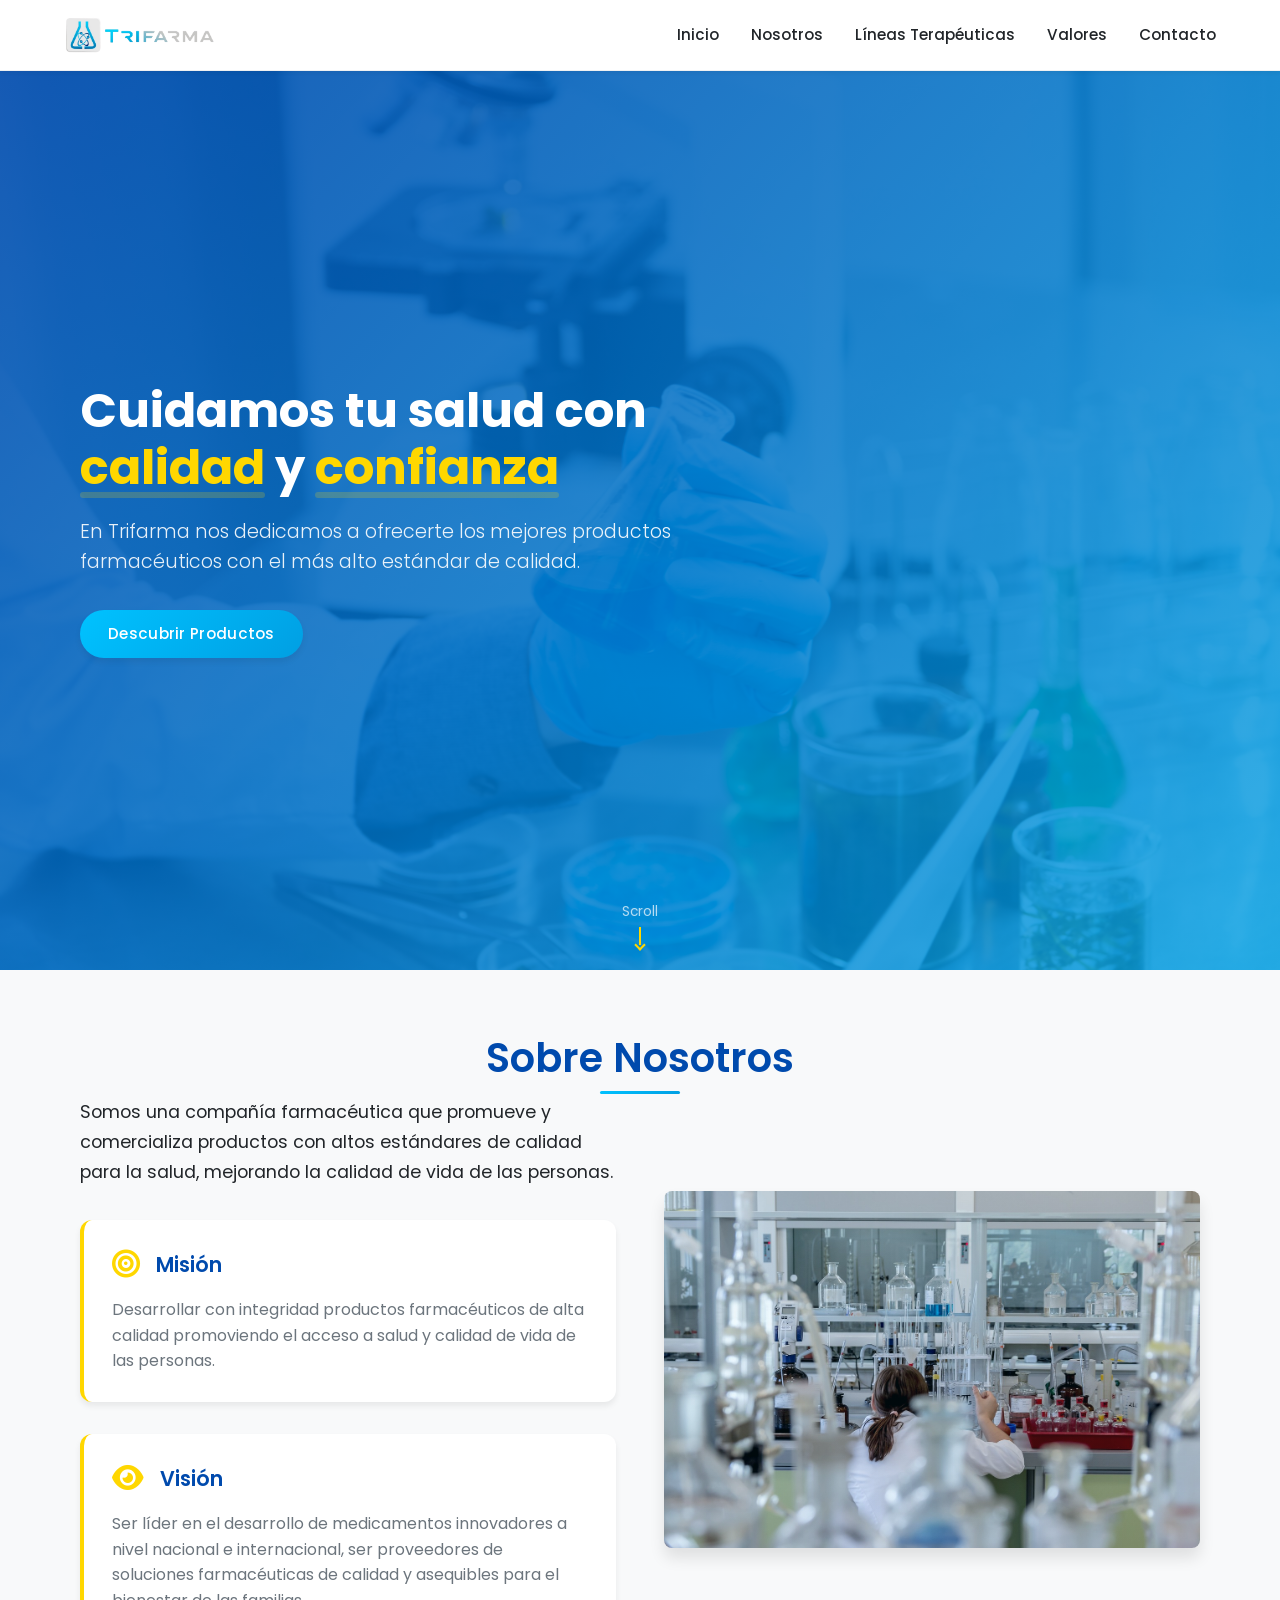
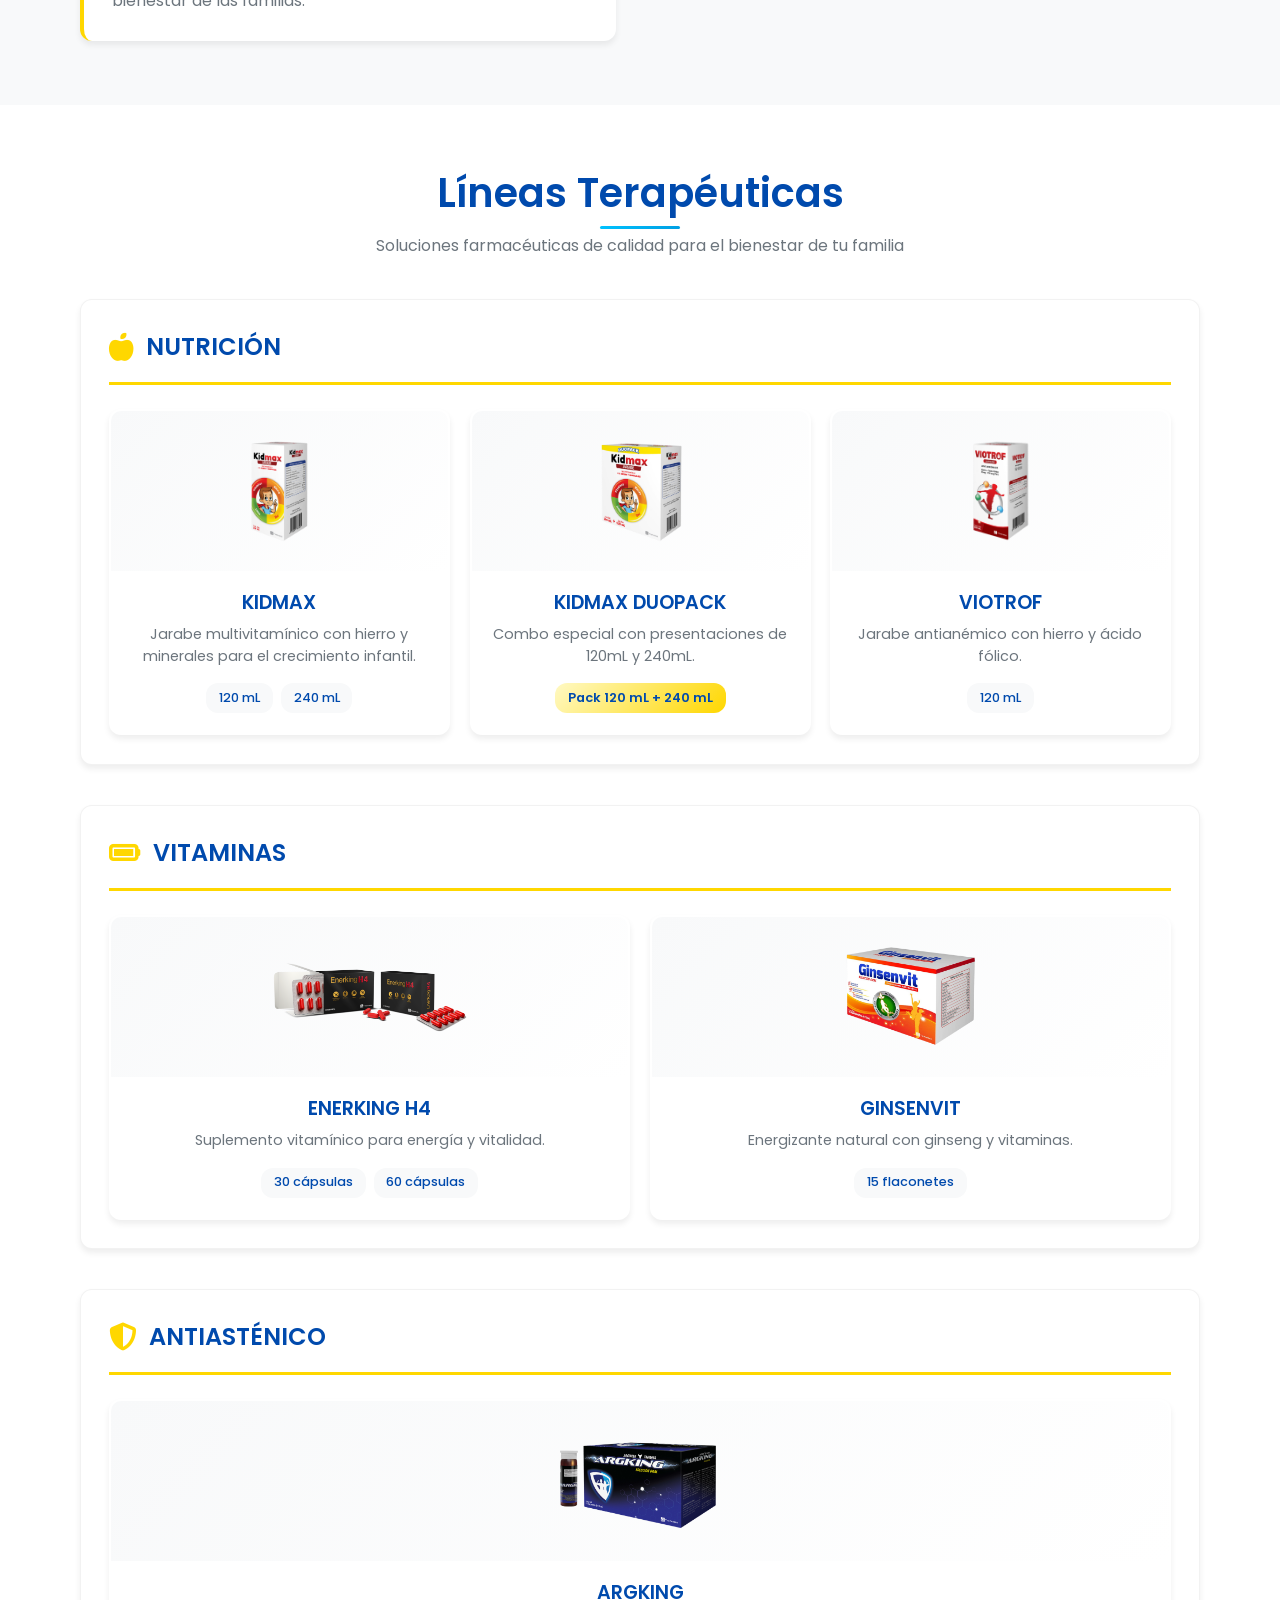
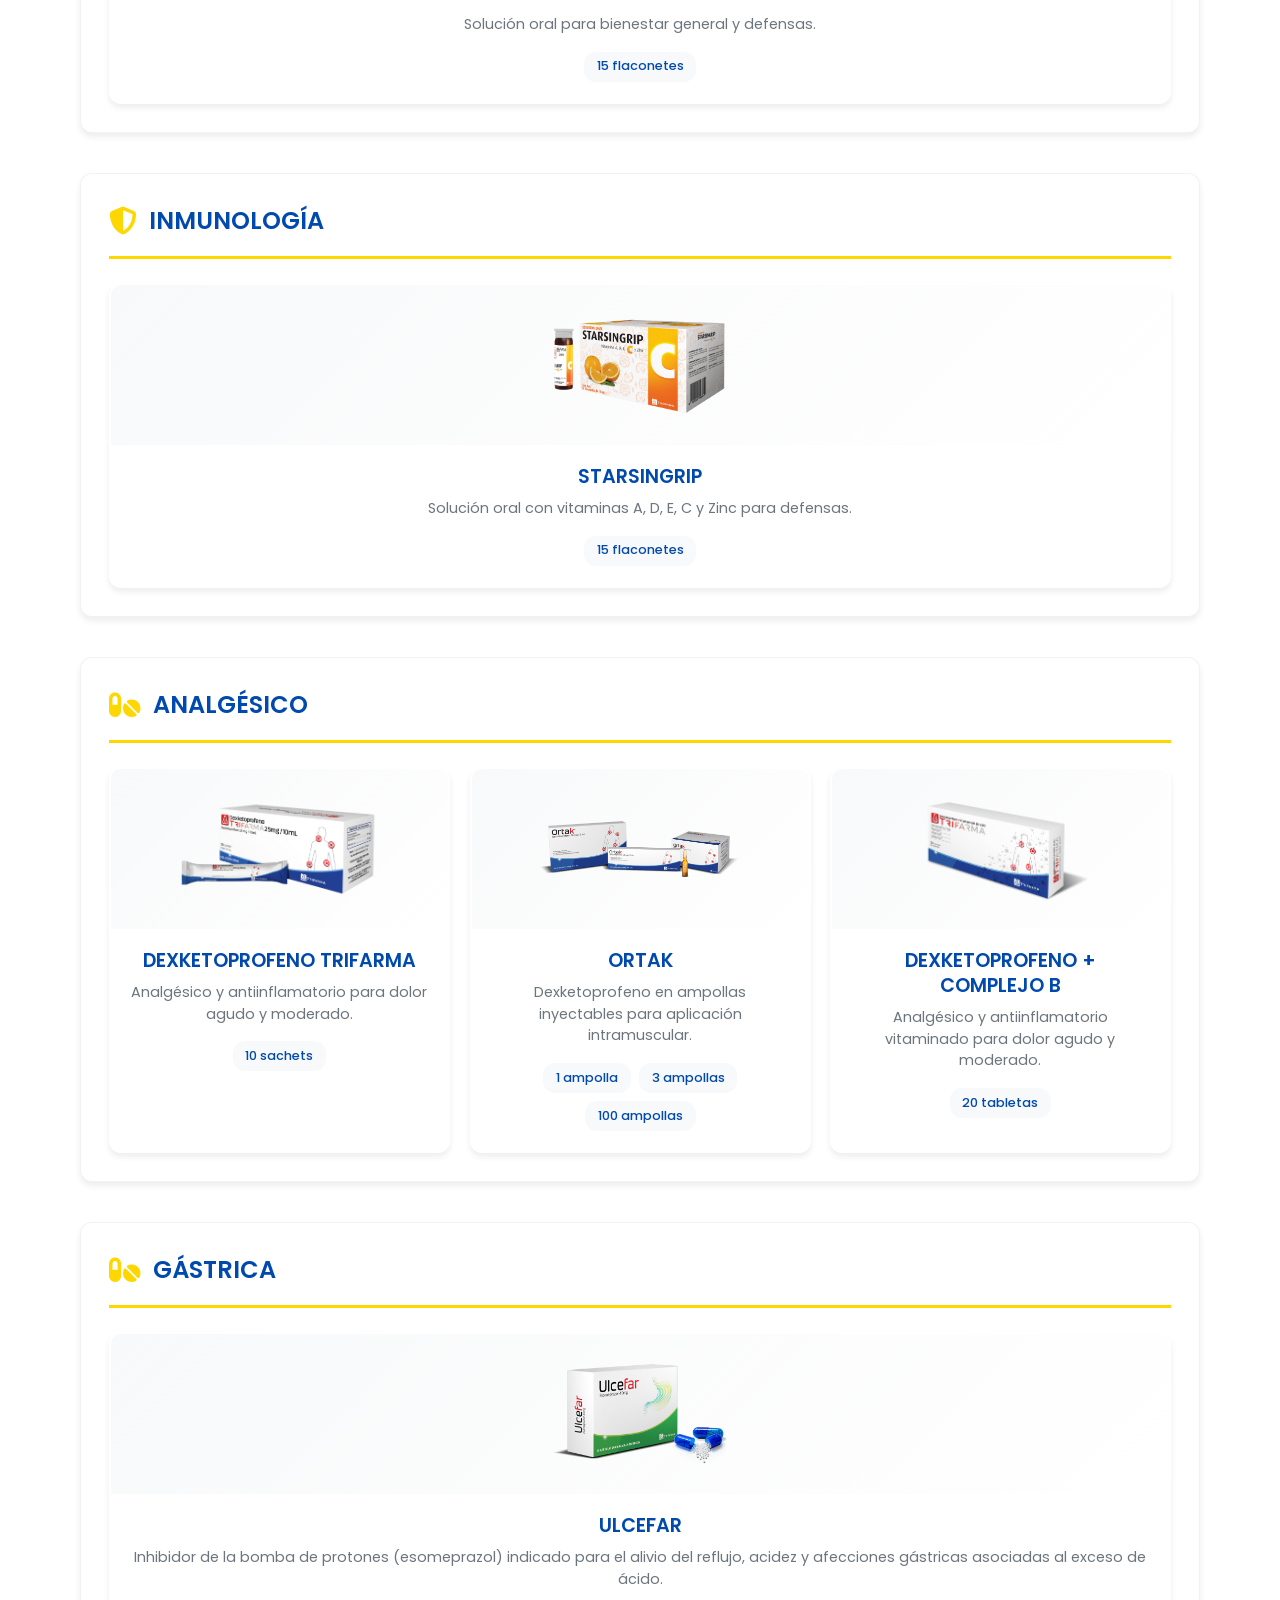
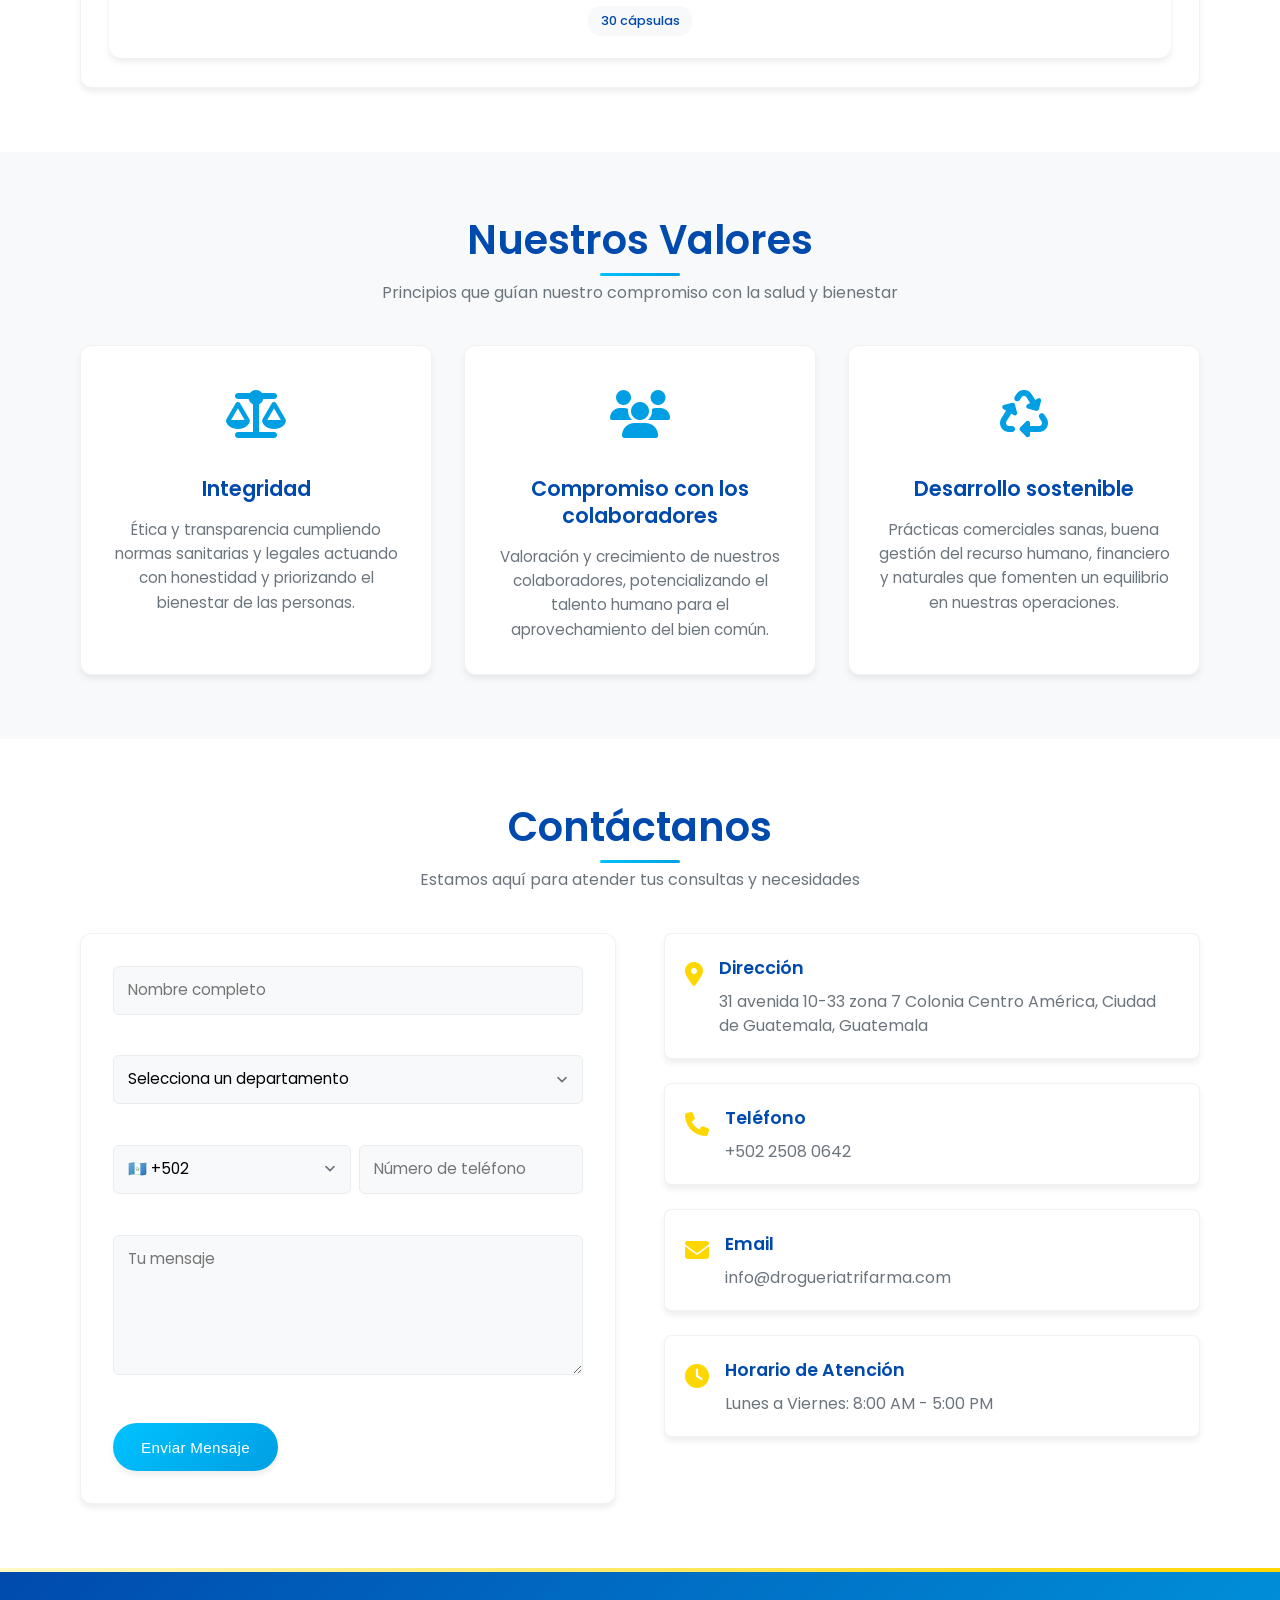
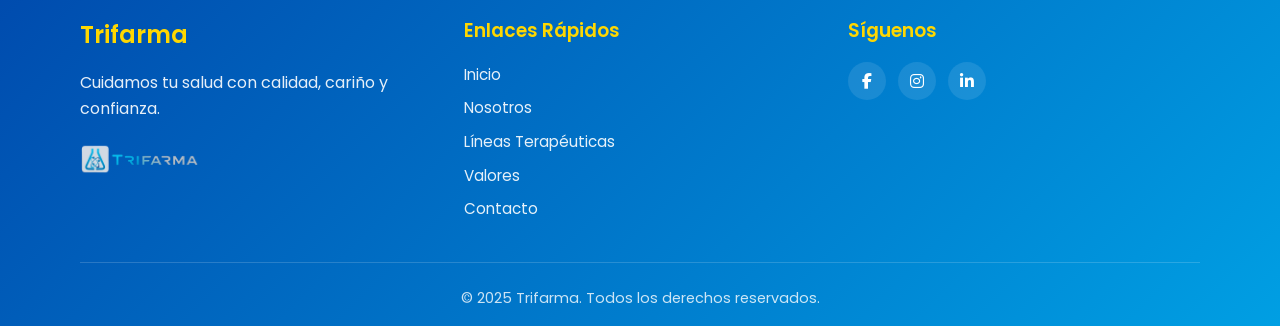
==== commit a4286e98: "ADD: Actualizaciones a ULCEFAR" ====
--- a/index.html
+++ b/index.html
@@ -387,12 +387,10 @@
                                 <div class="producto-info">
                                     <h3 class="producto-nombre">ULCEFAR</h3>
                                     <p class="producto-descripcion">
-                                        <!-- Descripción del producto -->
-                                        Inhibidor de la bomba de protones (esomeprazol) para el tratamiento de afecciones gástricas.
+                                        Inhibidor de la bomba de protones (esomeprazol) indicado para el alivio del reflujo, acidez y afecciones gástricas asociadas al exceso de ácido.
                                     </p>
                                     <div class="producto-presentaciones">
-                                        <!-- Presentaciones -->
-                                        <span class="presentacion">30 cápsulas</span>
+                                         <span class="presentacion">30 cápsulas</span>
                                     </div>
                                 </div>
                             </div>
@@ -575,7 +573,7 @@
             <div class="footer-content">
                 <div class="footer-section">
                     <h2>Trifarma</h2>
-                    <p>Cuidamos tu salud con calidad y confianza.</p>
+                    <p>Cuidamos tu salud con calidad, cariño y confianza.</p>
                     <div class="footer-logo">
                         <img src="./img/logo.png" alt="Trifarma" width="120" loading="lazy">
                     </div>
